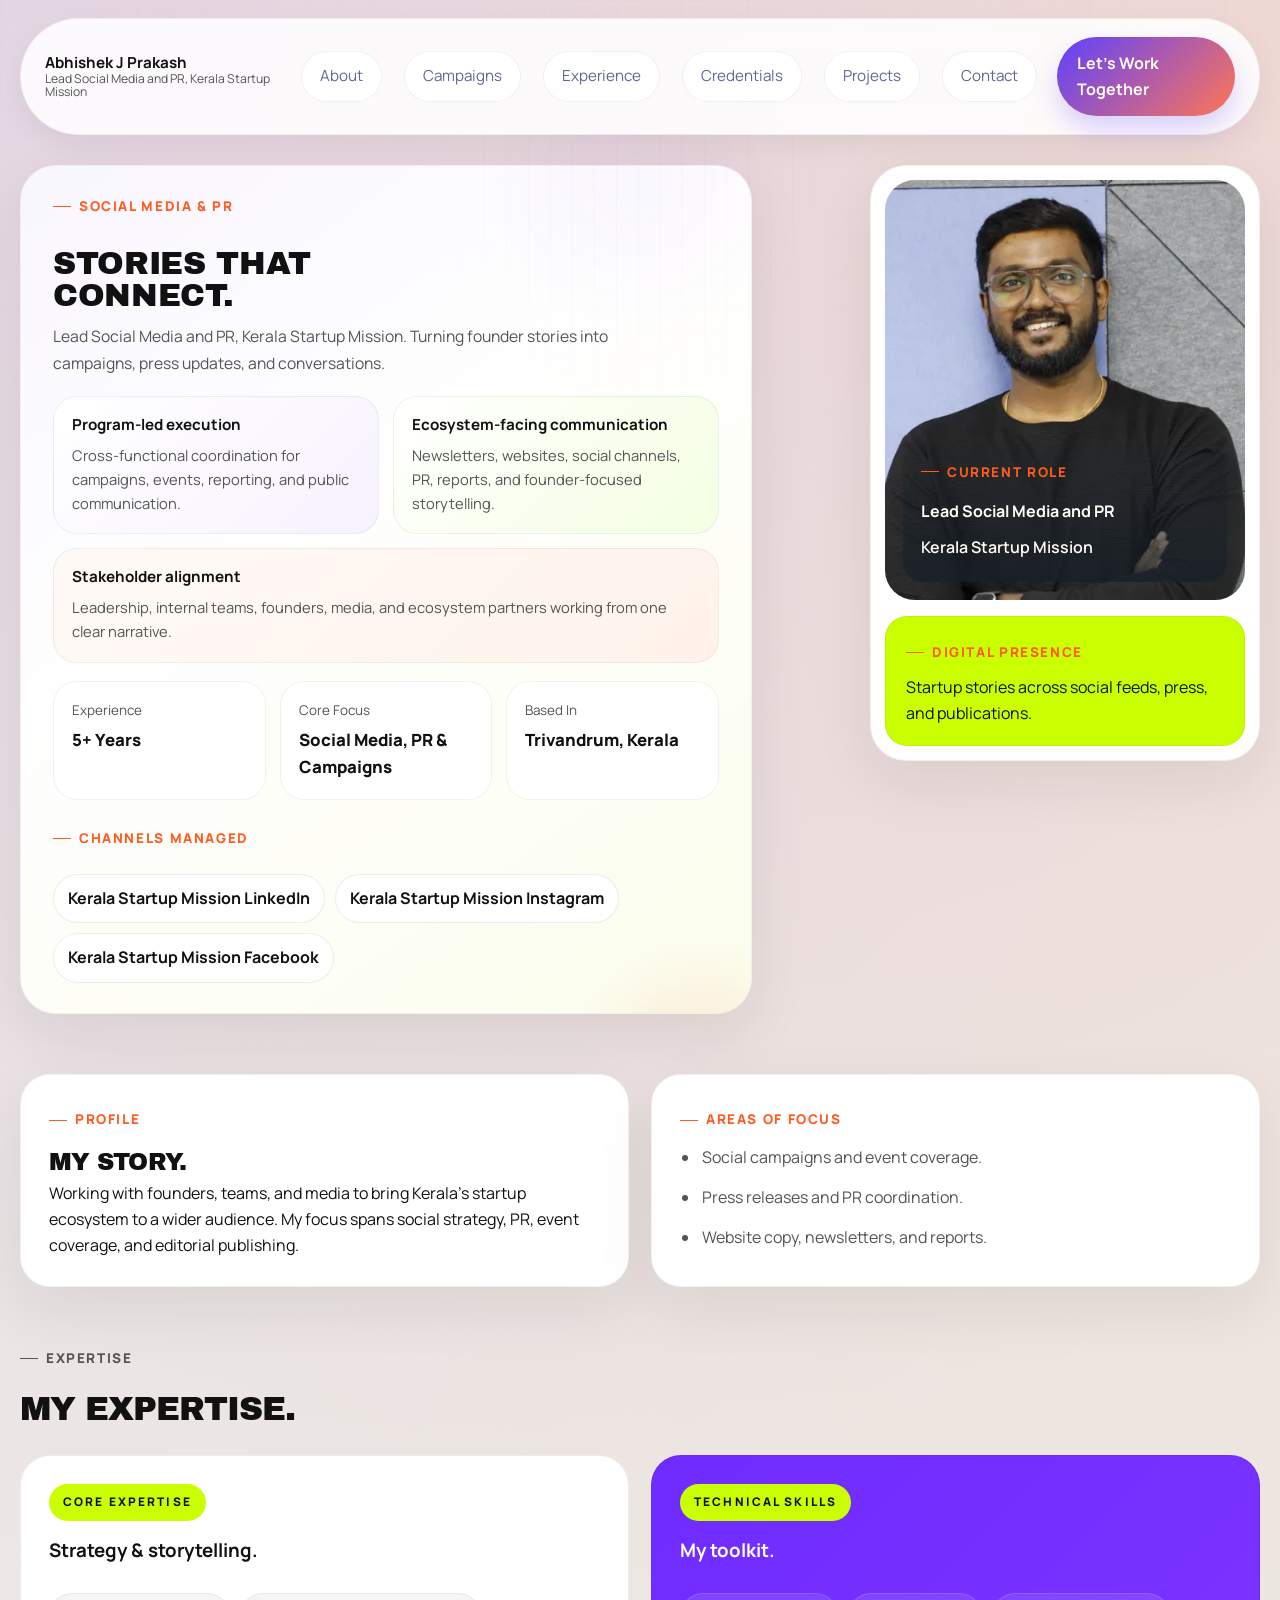
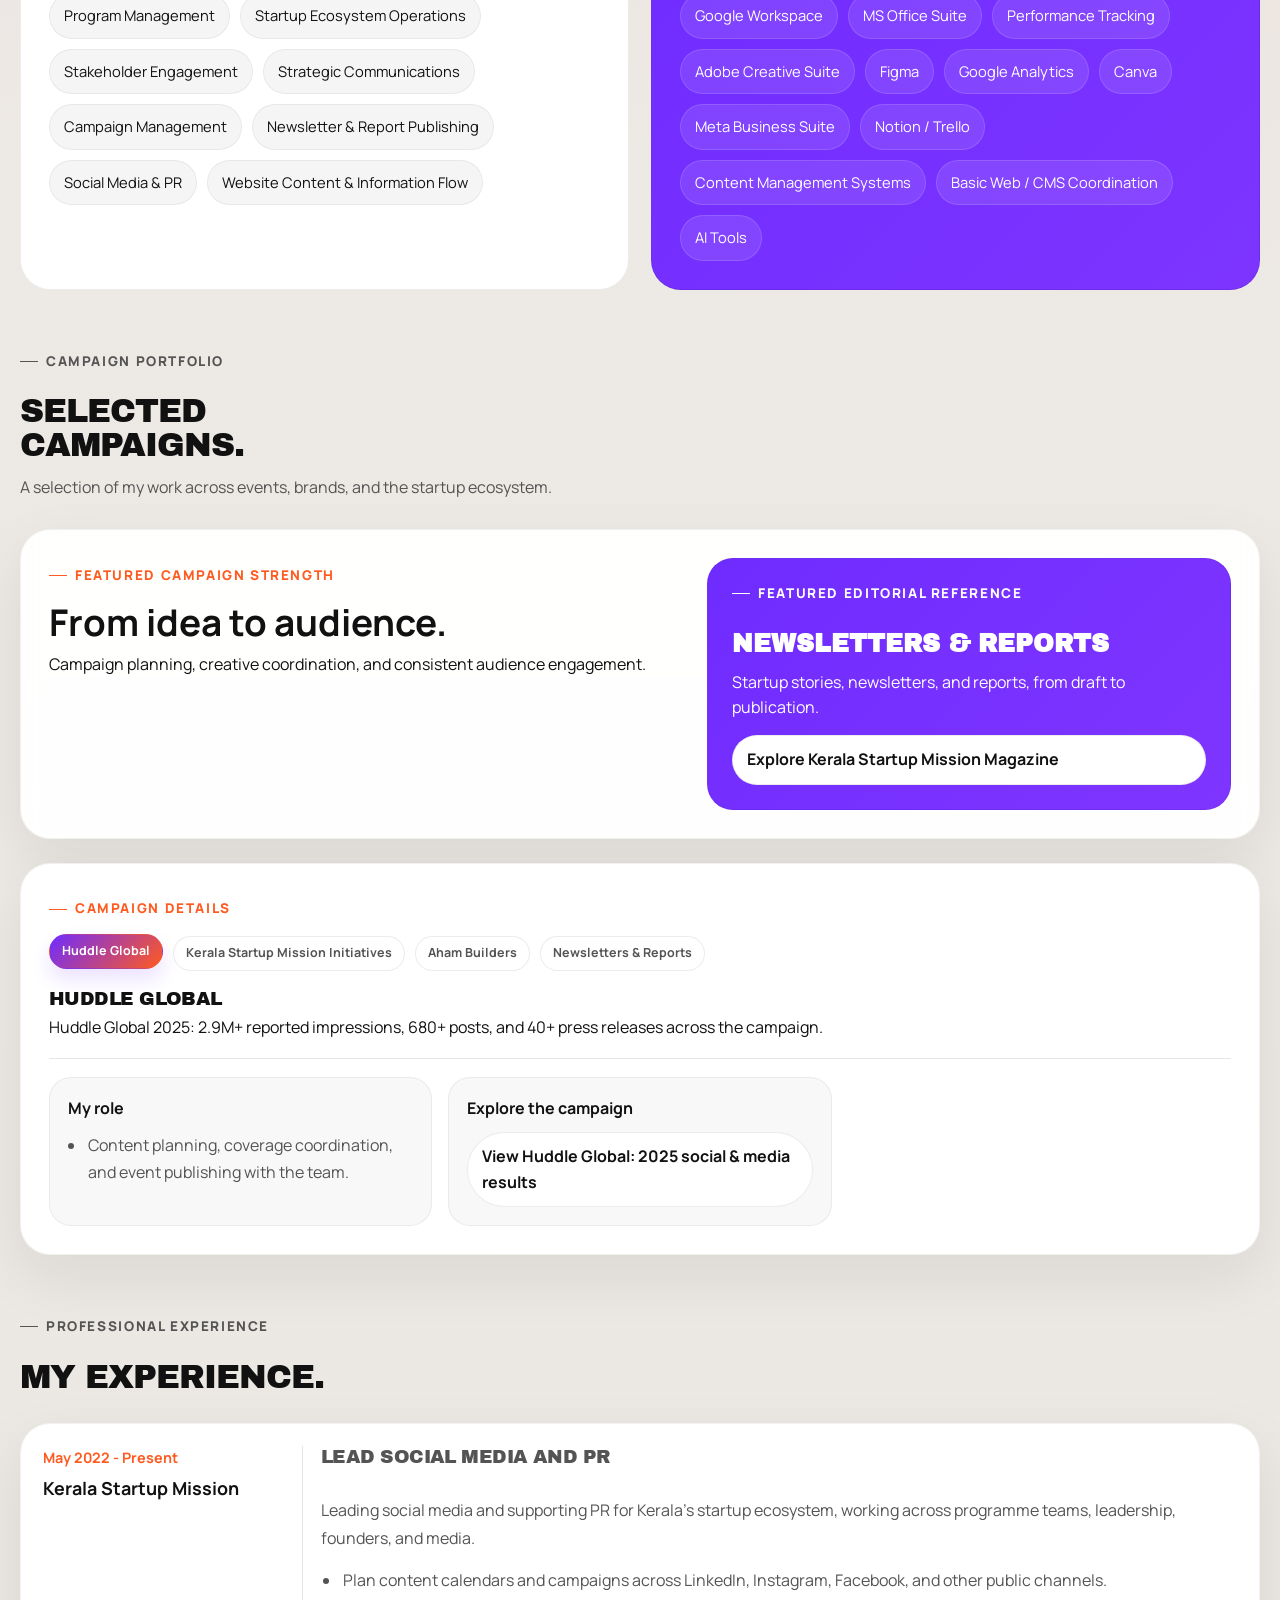
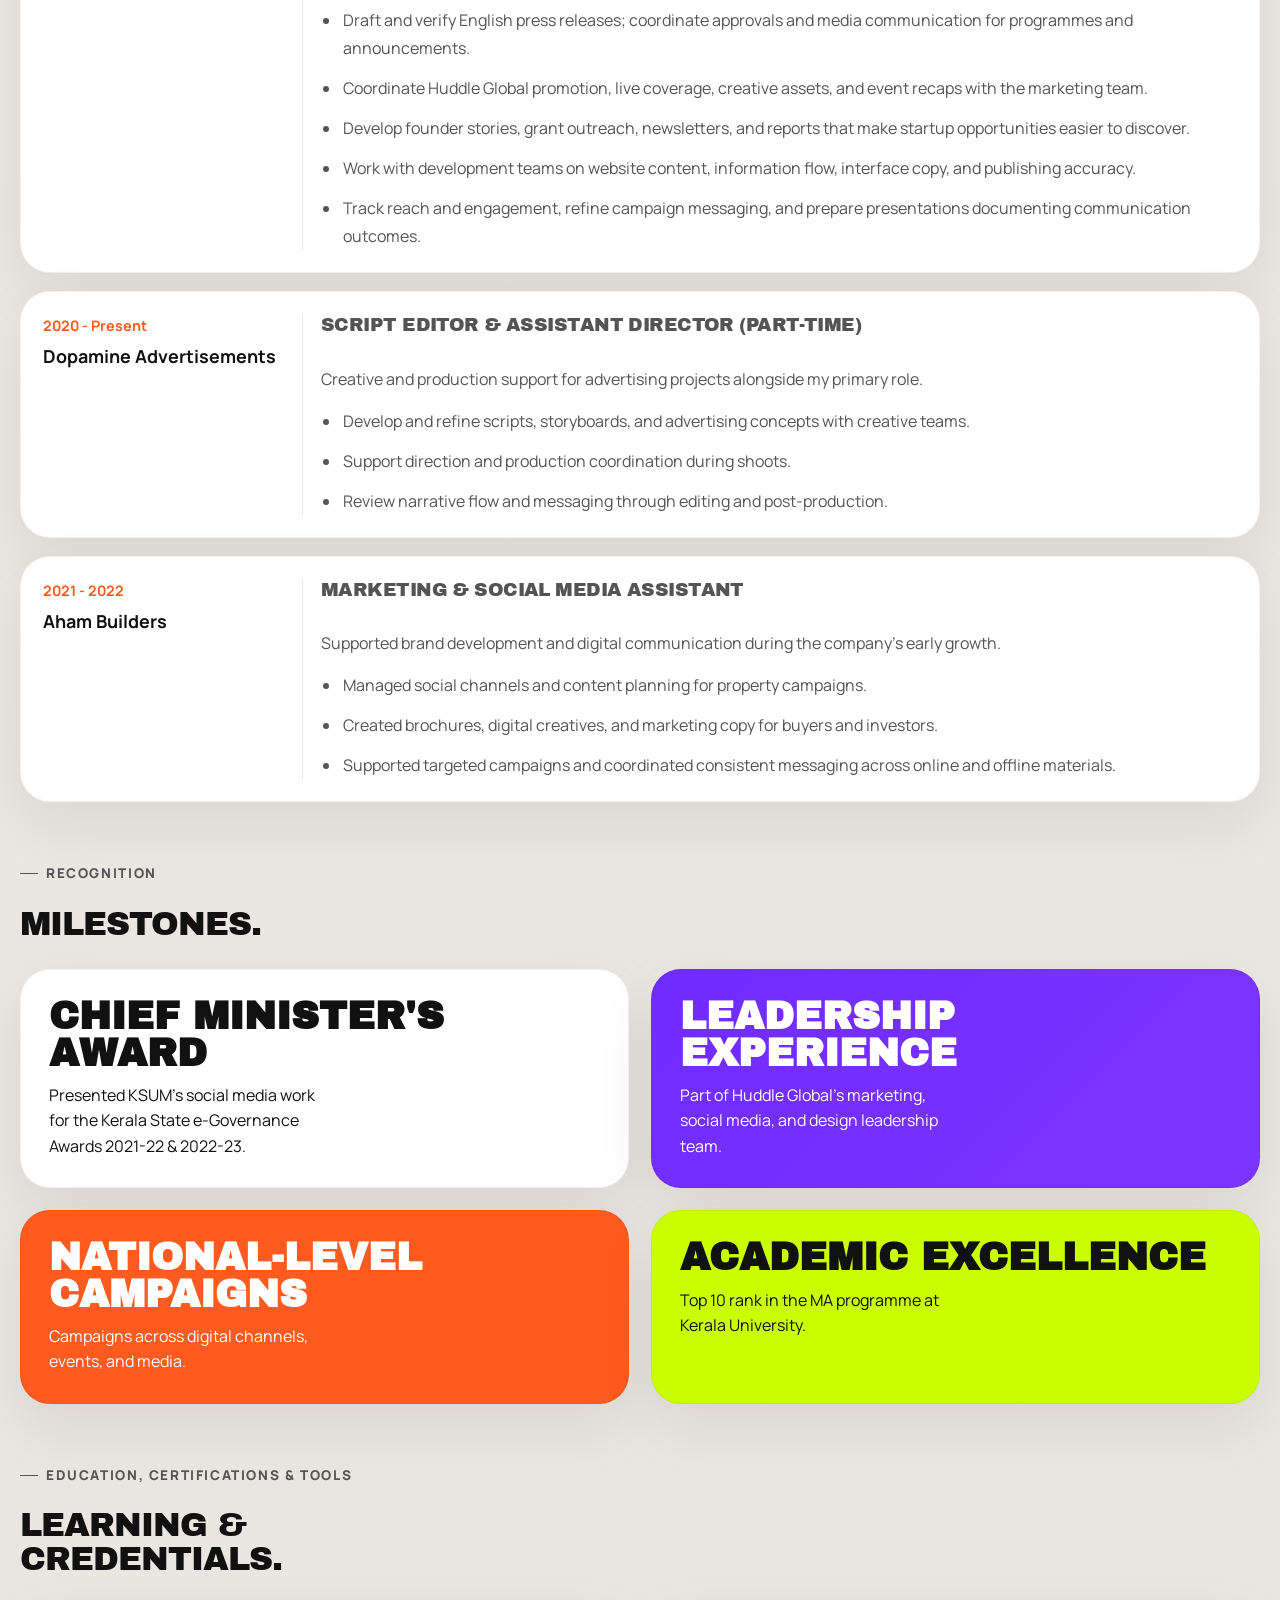
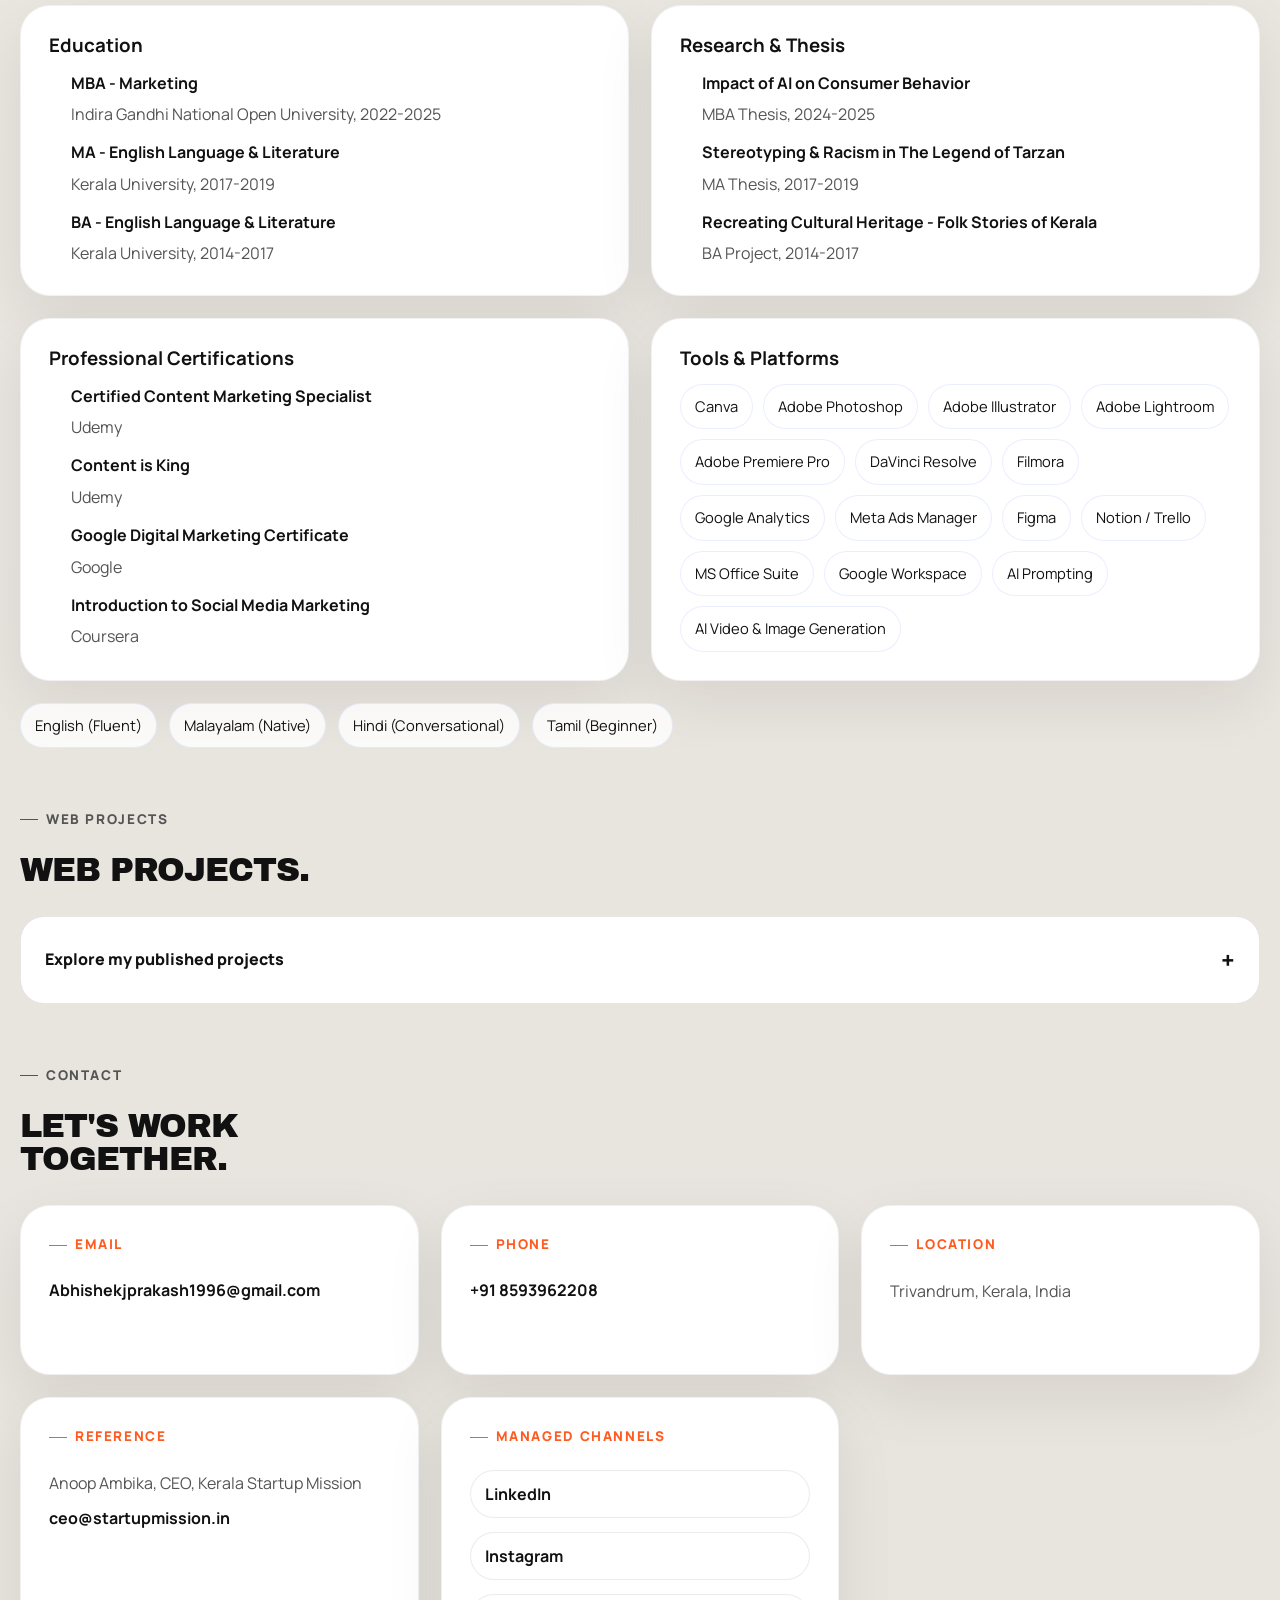
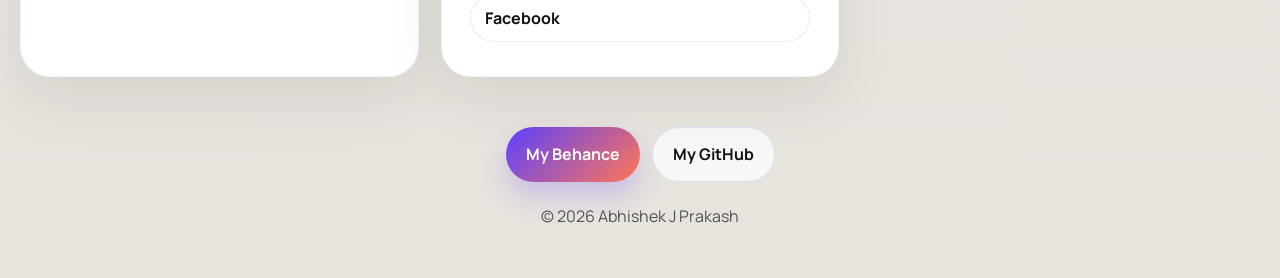
==== index.html @ e7fb078f "Update role to Lead Social Media and PR" ====
<!DOCTYPE html>
<html lang="en">
<head>
  <meta charset="UTF-8">
  <meta name="viewport" content="width=device-width, initial-scale=1.0">
  <title>Abhishek J Prakash | Social Media & PR</title>
  <meta
    name="description"
    content="Lead Social Media and PR, Kerala Startup Mission. Campaigns and editorial communication. Explore selected campaigns and web projects."
  >
  <link rel="preconnect" href="https://fonts.googleapis.com">
  <link rel="preconnect" href="https://fonts.gstatic.com" crossorigin>
  <link href="https://fonts.googleapis.com/css2?family=Archivo+Black&amp;family=Manrope:wght@400;600;700;800&amp;display=swap" rel="stylesheet">
  <link rel="stylesheet" href="styles.css?v=20261002a">
</head>
<body>
  <div class="page-shell">
    <header class="site-header">
      <a class="brand" href="#top">
        <span class="brand-copy">
          <strong>Abhishek J Prakash</strong>
          <span>Lead Social Media and PR, Kerala Startup Mission</span>
        </span>
      </a>

      <button class="menu-toggle" type="button" aria-expanded="false" aria-controls="primary-navigation">Menu <span aria-hidden="true">+</span></button>
      <nav id="primary-navigation" class="site-nav" aria-label="Primary">
        <a href="#about">About</a>
        <a href="#campaigns">Campaigns</a>
        <a href="#experience">Experience</a>
        <a href="#credentials">Credentials</a>
        <a href="#web-projects">Projects</a>
        <a href="#contact">Contact</a>
      </nav>

      <a class="header-cta" href="#contact">Let's Work Together</a>
    </header>

    <main id="top">
      <section class="hero section">
        <div class="hero-copy reveal">
          <div class="hero-badge-row">
            <p class="eyebrow">Social Media & PR</p>
          </div>

          <div class="hero-heading-block">
            <h1>Stories that connect.</h1>
            <p class="hero-text hero-lead">
              Lead Social Media and PR, Kerala Startup Mission.
              Turning founder stories into campaigns, press updates, and conversations.
            </p>
          </div>

          <div class="hero-points">
            <div>
              <strong>Program-led execution</strong>
              <span>Cross-functional coordination for campaigns, events, reporting, and public communication.</span>
            </div>
            <div>
              <strong>Ecosystem-facing communication</strong>
              <span>Newsletters, websites, social channels, PR, reports, and founder-focused storytelling.</span>
            </div>
            <div>
              <strong>Stakeholder alignment</strong>
              <span>Leadership, internal teams, founders, media, and ecosystem partners working from one clear narrative.</span>
            </div>
          </div>

          <dl class="hero-stats">
            <div>
              <dt>Experience</dt>
              <dd>5+ Years</dd>
            </div>
            <div>
              <dt>Core Focus</dt>
              <dd>Social Media, PR & Campaigns</dd>
            </div>
            <div>
              <dt>Based In</dt>
              <dd>Trivandrum, Kerala</dd>
            </div>
          </dl>

          <div class="hero-socials hero-socials-grid">
            <span class="mini-label">Channels Managed</span>
            <div class="social-pills">
              <a href="https://in.linkedin.com/company/kerala-startup-mission" target="_blank" rel="noreferrer">Kerala Startup Mission LinkedIn</a>
              <a href="https://www.instagram.com/keralastartupmission/" target="_blank" rel="noreferrer">Kerala Startup Mission Instagram</a>
              <a href="https://www.facebook.com/keralastartupmission/" target="_blank" rel="noreferrer">Kerala Startup Mission Facebook</a>
            </div>
          </div>
        </div>

        <div class="hero-visual reveal">
          <div class="portrait-panel">
            <div class="portrait-copy">
              <span class="mini-label">Current Role</span>
              <strong>Lead Social Media and PR</strong>
              <span class="portrait-summary">Kerala Startup Mission</span>
              <span class="portrait-detail">Leading social media, PR activities, campaigns, and editorial communication.</span>
            </div>
            <img src="assets/abhishek-hero.webp" width="480" height="502" decoding="async" fetchpriority="high" alt="Portrait of Abhishek J Prakash">
          </div>
          <div class="hero-side-note">
            <span class="mini-label">Digital Presence</span>
            <p>Startup stories across social feeds, press, and publications.</p>
          </div>
        </div>
      </section>

      <section id="about" class="section intro-grid">
        <article class="info-card reveal">
          <p class="eyebrow">Profile</p>
          <h2>My story.</h2>
          <p>
            Working with founders, teams, and media to bring Kerala's startup ecosystem to a wider audience.
            My focus spans social strategy, PR, event coverage, and editorial publishing.
          </p>
        </article>

        <article class="info-card reveal">
          <p class="eyebrow">Areas of Focus</p>
          <ul class="feature-list"><li>Social campaigns and event coverage.</li><li>Press releases and PR coordination.</li><li>Website copy, newsletters, and reports.</li></ul>
        </article>
      </section>

      <section class="section expertise">
        <div class="section-heading reveal">
          <p class="eyebrow">Expertise</p>
          <h2>My expertise.</h2>
        </div>

        <div class="tag-layout reveal">
          <article class="tag-card expertise-card expertise-card-primary">
            <span class="card-kicker">Core Expertise</span>
            <h3>Strategy & storytelling.</h3>
            <div class="tag-wrap">
              <span>Program Management</span>
              <span>Startup Ecosystem Operations</span>
              <span>Stakeholder Engagement</span>
              <span>Strategic Communications</span>
              <span>Campaign Management</span>
              <span>Newsletter & Report Publishing</span>
              <span>Social Media & PR</span>
              <span>Website Content & Information Flow</span>
            </div>
          </article>

          <article class="tag-card expertise-card expertise-card-secondary">
            <span class="card-kicker">Technical Skills</span>
            <h3>My toolkit.</h3>
            <div class="tag-wrap">
              <span>Google Workspace</span>
              <span>MS Office Suite</span>
              <span>Performance Tracking</span>
              <span>Adobe Creative Suite</span>
              <span>Figma</span>
              <span>Google Analytics</span>
              <span>Canva</span>
              <span>Meta Business Suite</span>
              <span>Notion / Trello</span>
              <span>Content Management Systems</span>
              <span>Basic Web / CMS Coordination</span>
              <span>AI Tools</span>
            </div>
          </article>
        </div>
      </section>

      <section id="campaigns" class="section campaigns">
        <div class="section-heading reveal">
          <p class="eyebrow">Campaign Portfolio</p>
          <h2>Selected campaigns.</h2>
          <p>
            A selection of my work across events, brands, and the startup ecosystem.
          </p>
        </div>

        <div class="campaign-spotlight reveal">
          <div class="spotlight-copy">
            <span class="mini-label">Featured Campaign Strength</span>
            <h3>From idea to audience.</h3>
            <p>
              Campaign planning, creative coordination, and consistent audience engagement.
            </p>
          </div>
          <div class="spotlight-panel">
            <span class="mini-label">Featured Editorial Reference</span>
            <h3>Newsletters & Reports</h3>
            <p>Startup stories, newsletters, and reports, from draft to publication.</p>
            <a class="inline-link" href="https://magazine.startupmission.in/" target="_blank" rel="noreferrer">Explore Kerala Startup Mission Magazine</a>
          </div>
        </div>

        <aside id="campaign-detail" class="campaign-detail reveal">
          <div class="campaign-detail-header">
            <p class="eyebrow">Campaign Details</p>
            <div id="campaign-detail-tabs" class="campaign-detail-tabs" aria-label="Campaign detail tabs"></div>
            <h3 id="campaign-title">Huddle Global 2022-2025</h3>
            <p id="campaign-summary"></p>
          </div>
          <div id="campaign-sections" class="campaign-sections"></div>
        </aside>
      </section>

      <section id="experience" class="section experience">
        <div class="section-heading reveal">
          <p class="eyebrow">Professional Experience</p>
          <h2>My experience.</h2>
        </div>

        <div class="timeline">
          <article class="timeline-item reveal">
            <div class="timeline-meta">
              <span>May 2022 - Present</span>
              <strong>Kerala Startup Mission</strong>
            </div>
            <div class="timeline-body">
              <h3>Lead Social Media and PR</h3>
              <p>Leading social media and supporting PR for Kerala's startup ecosystem, working across programme teams, leadership, founders, and media.</p>
              <ul class="feature-list">
                <li>Plan content calendars and campaigns across LinkedIn, Instagram, Facebook, and other public channels.</li>
                <li>Draft and verify English press releases; coordinate approvals and media communication for programmes and announcements.</li>
                <li>Coordinate Huddle Global promotion, live coverage, creative assets, and event recaps with the marketing team.</li>
                <li>Develop founder stories, grant outreach, newsletters, and reports that make startup opportunities easier to discover.</li>
                <li>Work with development teams on website content, information flow, interface copy, and publishing accuracy.</li>
                <li>Track reach and engagement, refine campaign messaging, and prepare presentations documenting communication outcomes.</li>
              </ul>
            </div>
          </article>

          <article class="timeline-item reveal">
            <div class="timeline-meta">
              <span>2020 - Present</span>
              <strong>Dopamine Advertisements</strong>
            </div>
            <div class="timeline-body">
              <h3>Script Editor & Assistant Director (Part-time)</h3>
              <p>Creative and production support for advertising projects alongside my primary role.</p>
              <ul class="feature-list">
                <li>Develop and refine scripts, storyboards, and advertising concepts with creative teams.</li>
                <li>Support direction and production coordination during shoots.</li>
                <li>Review narrative flow and messaging through editing and post-production.</li>
              </ul>
            </div>
          </article>

          <article class="timeline-item reveal">
            <div class="timeline-meta">
              <span>2021 - 2022</span>
              <strong>Aham Builders</strong>
            </div>
            <div class="timeline-body">
              <h3>Marketing & Social Media Assistant</h3>
              <p>Supported brand development and digital communication during the company's early growth.</p>
              <ul class="feature-list">
                <li>Managed social channels and content planning for property campaigns.</li>
                <li>Created brochures, digital creatives, and marketing copy for buyers and investors.</li>
                <li>Supported targeted campaigns and coordinated consistent messaging across online and offline materials.</li>
              </ul>
            </div>
          </article>
        </div>
      </section>

      <section class="section achievements">
        <div class="section-heading reveal">
          <p class="eyebrow">Recognition</p>
          <h2>Milestones.</h2>
        </div>

        <div class="achievement-grid reveal">
          <article class="achievement-card">
            <h3>Chief Minister's Award</h3>
            <p>Presented KSUM's social media work for the Kerala State e-Governance Awards 2021-22 & 2022-23.</p>
          </article>
          <article class="achievement-card">
            <h3>Leadership Experience</h3>
            <p>Part of Huddle Global's marketing, social media, and design leadership team.</p>
          </article>
          <article class="achievement-card">
            <h3>National-Level Campaigns</h3>
            <p>Campaigns across digital channels, events, and media.</p>
          </article>
          <article class="achievement-card">
            <h3>Academic Excellence</h3>
            <p>Top 10 rank in the MA programme at Kerala University.</p>
          </article>
        </div>
      </section>

      <section id="credentials" class="section credentials">
        <div class="section-heading reveal">
          <p class="eyebrow">Education, Certifications & Tools</p>
          <h2>Learning & credentials.</h2>
        </div>

        <div class="credentials-grid">
          <article class="info-card reveal">
            <h3>Education</h3>
            <ul class="stack-list">
              <li><strong>MBA - Marketing</strong><span>Indira Gandhi National Open University, 2022-2025</span></li>
              <li><strong>MA - English Language & Literature</strong><span>Kerala University, 2017-2019</span></li>
              <li><strong>BA - English Language & Literature</strong><span>Kerala University, 2014-2017</span></li>
            </ul>
          </article>

          <article class="info-card reveal">
            <h3>Research & Thesis</h3>
            <ul class="stack-list">
              <li><strong>Impact of AI on Consumer Behavior</strong><span>MBA Thesis, 2024-2025</span></li>
              <li><strong>Stereotyping & Racism in The Legend of Tarzan</strong><span>MA Thesis, 2017-2019</span></li>
              <li><strong>Recreating Cultural Heritage - Folk Stories of Kerala</strong><span>BA Project, 2014-2017</span></li>
            </ul>
          </article>

          <article class="info-card reveal">
            <h3>Professional Certifications</h3>
            <ul class="stack-list">
              <li><strong>Certified Content Marketing Specialist</strong><span>Udemy</span></li>
              <li><strong>Content is King</strong><span>Udemy</span></li>
              <li><strong>Google Digital Marketing Certificate</strong><span>Google</span></li>
              <li><strong>Introduction to Social Media Marketing</strong><span>Coursera</span></li>
            </ul>
          </article>

          <article class="info-card reveal">
            <h3>Tools & Platforms</h3>
            <div class="tag-wrap">
              <span>Canva</span>
              <span>Adobe Photoshop</span>
              <span>Adobe Illustrator</span>
              <span>Adobe Lightroom</span>
              <span>Adobe Premiere Pro</span>
              <span>DaVinci Resolve</span>
              <span>Filmora</span>
              <span>Google Analytics</span>
              <span>Meta Ads Manager</span>
              <span>Figma</span>
              <span>Notion / Trello</span>
              <span>MS Office Suite</span>
              <span>Google Workspace</span>
              <span>AI Prompting</span>
              <span>AI Video & Image Generation</span>
            </div>
          </article>
        </div>

        <div class="language-strip reveal">
          <span>English (Fluent)</span>
          <span>Malayalam (Native)</span>
          <span>Hindi (Conversational)</span>
          <span>Tamil (Beginner)</span>
        </div>
      </section>

      <section id="web-projects" class="section">
        <div class="section-heading"><p class="eyebrow">Web projects</p><h2>Web projects.</h2></div>
        <details class="project-dropdown"><summary>Explore my published projects <span aria-hidden="true">+</span></summary>
          <div class="project-list"><a href="https://abhiz1996.github.io/KSUM-LINKHUB/" target="_blank" rel="noreferrer">KSUM LinkHub<span aria-hidden="true">↗</span></a>
<a href="https://ksum-qr-creator.vercel.app" target="_blank" rel="noreferrer">KSUM QR Creator<span aria-hidden="true">↗</span></a>
<a href="https://abhiz1996.github.io/Media-box/" target="_blank" rel="noreferrer">Media Box<span aria-hidden="true">↗</span></a>
<a href="https://abhiz1996.github.io/Media-Hub/" target="_blank" rel="noreferrer">Media Hub<span aria-hidden="true">↗</span></a>
</div>
        </details>
      </section>
      <section id="contact" class="section contact">
        <div class="section-heading reveal">
          <p class="eyebrow">Contact</p>
          <h2>Let's work together.</h2>
        </div>

        <div class="contact-grid reveal">
          <article class="contact-card">
            <span class="mini-label">Email</span>
            <a href="mailto:Abhishekjprakash1996@gmail.com">Abhishekjprakash1996@gmail.com</a>
          </article>
          <article class="contact-card">
            <span class="mini-label">Phone</span>
            <a href="tel:+918593962208">+91 8593962208</a>
          </article>
          <article class="contact-card">
            <span class="mini-label">Location</span>
            <p>Trivandrum, Kerala, India</p>
          </article>
          <article class="contact-card">
            <span class="mini-label">Reference</span>
            <p>Anoop Ambika, CEO, Kerala Startup Mission</p>
            <a href="mailto:ceo@startupmission.in">ceo@startupmission.in</a>
          </article>
          <article class="contact-card">
            <span class="mini-label">Managed Channels</span>
            <div class="social-pills social-pills-stacked">
              <a href="https://in.linkedin.com/company/kerala-startup-mission" target="_blank" rel="noreferrer">LinkedIn</a>
              <a href="https://www.instagram.com/keralastartupmission/" target="_blank" rel="noreferrer">Instagram</a>
              <a href="https://www.facebook.com/keralastartupmission/" target="_blank" rel="noreferrer">Facebook</a>
            </div>
          </article>
        </div>
      </section>
    </main>

    <footer class="site-footer">
      <div class="footer-links"><a class="button button-primary" href="https://www.behance.net/abhishejprakas" target="_blank" rel="noreferrer">My Behance</a><a class="button button-secondary" href="https://github.com/Abhiz1996" target="_blank" rel="noreferrer">My GitHub</a></div>
      <p>&copy; 2026 Abhishek J Prakash</p>
    </footer>
  </div>

  <script src="script.js?v=20261002a"></script>
</body>
</html>
---- styles.css ----
:root {
  --bg: #e9e5e1;
  --paper: rgba(255, 255, 255, 0.96);
  --paper-strong: #ffffff;
  --ink: #111111;
  --muted: #545454;
  --line: rgba(17, 17, 17, 0.1);
  --accent: #6f2cff;
  --accent-deep: #ff5a1f;
  --accent-soft: rgba(111, 44, 255, 0.12);
  --sage: #cbff00;
  --shadow: 0 22px 60px rgba(31, 24, 15, 0.08);
  --radius-xl: 36px;
  --radius-lg: 26px;
  --radius-md: 18px;
  --container: min(1240px, calc(100vw - 40px));
  --pointer-x: 50vw;
  --pointer-y: 20vh;
  --grid-opacity: 0.18;
}

.campaign-page-links { display: grid; grid-template-columns: repeat(2, minmax(0, 1fr)); gap: 22px; margin-bottom: 26px; }
.campaign-page-card { display: flex; flex-direction: column; align-items: flex-start; gap: 16px; background: #fff; padding: clamp(22px, 3vw, 36px); border-radius: 28px; border: 2px solid var(--accent); }
.campaign-page-card:nth-child(2) { border-color: #91b900; background: #f7ffe4; }
.campaign-page-card h3 { font-family: "Archivo Black", sans-serif; font-size: clamp(1.3rem, 2.4vw, 1.9rem); line-height: 1.2; margin: 0; }
.campaign-page-card .button { margin-top: auto; gap: 8px; flex-wrap: wrap; background: #5720c5; color: #fff; }
.new-tab-note { font-size: .75rem; font-weight: 500; }
.initiative-posts { grid-template-columns: repeat(2, minmax(0, 1fr)); }
.case-hero .initiative-cover { height: auto; object-fit: contain; background: #fff; border: 1px solid var(--line); }
.evidence-card { display: grid; align-content: start; gap: 16px; }
.evidence-card img { width: 100%; border-radius: 12px; }
.evidence-card h3 { margin: 0; }
@media (max-width: 760px) { .campaign-page-links, .initiative-posts { grid-template-columns: 1fr; } }
.report-table-wrap { overflow-x: auto; background: #fff; border-radius: 20px; border: 1px solid var(--line); }
.report-table { width: 100%; border-collapse: collapse; text-align: left; min-width: 650px; }
.report-table caption { text-align: left; padding: 20px; font-weight: 800; }
.report-table th, .report-table td { padding: 18px; border-top: 1px solid var(--line); vertical-align: top; }
.report-table thead { background: #5720c5; color: #fff; }
.report-table tbody th { max-width: 220px; }
.report-note { color: var(--muted); font-size: .85rem; margin: 16px 0 24px; max-width: 90ch; }
.media-metrics { grid-template-columns: repeat(auto-fit, minmax(200px, 1fr)); }
.media-metrics article { background: #fff; border: 1px solid var(--line); }
.media-metrics strong { color: #5720c5; }
.footer-links { display: flex; flex-wrap: wrap; justify-content: center; gap: 12px; margin-bottom: 22px; }
.project-dropdown { background: #fff; border: 1px solid var(--line); border-radius: 24px; overflow: hidden; }
.project-dropdown summary { padding: 24px; cursor: pointer; font-weight: 800; display: flex; align-items: center; justify-content: space-between; gap: 16px; list-style: none; }
.project-dropdown summary::-webkit-details-marker { display: none; }
.project-dropdown summary span { font-size: 1.5rem; transition: transform 180ms ease; }
.project-dropdown[open] summary span { transform: rotate(45deg); }
.project-dropdown[open] summary { border-bottom: 1px solid var(--line); }
.project-list { display: grid; grid-template-columns: repeat(2, minmax(0, 1fr)); padding: 14px; gap: 8px; }
.project-list a { display: flex; justify-content: space-between; gap: 14px; padding: 18px; border-radius: 12px; background: #f3f0fa; font-weight: 700; }
.project-list a:hover { background: var(--sage); }
a:focus-visible, button:focus-visible, summary:focus-visible { outline: 3px solid var(--accent); outline-offset: 4px; }
.case-hero { display: grid; grid-template-columns: 1fr 1fr; align-items: center; gap: 40px; }
.case-hero h1 { font-family: "Archivo Black", sans-serif; font-size: clamp(2.2rem, 5vw, 4.5rem); line-height: 1.05; margin: 18px 0; }
.case-hero img { width: 100%; height: 350px; object-fit: cover; border-radius: 28px; }
.case-grid, .case-metrics { display: grid; grid-template-columns: repeat(3, minmax(0, 1fr)); gap: 18px; }
.case-metrics { margin-bottom: 22px; }
.case-metrics article { display: grid; padding: 30px; border-radius: 24px; background: var(--sage); }
.case-metrics strong { font-family: "Archivo Black", sans-serif; font-size: clamp(2rem, 4vw, 3.5rem); }
.case-metrics span { font-weight: 700; }
.slide-preview { width: 100%; }
.source-note { padding: 20px; text-decoration: underline; }
.post-card { display: flex; flex-direction: column; gap: 16px; min-width: 0; }
.post-card .card-kicker { padding: 0; color: #5620bf; font-size: .65rem; }
.post-card .campaign-link { margin-top: auto; }
.post-card small { color: var(--muted); }
.film-link { display: grid; padding: 28px; border-radius: 24px; background: #6020ce; color: #fff; gap: 16px; font-weight: 700; }
.film-link span { font-family: "Archivo Black", sans-serif; font-size: 2.4rem; color: var(--sage); }
@media (max-width: 760px) {
  .case-hero, .case-grid, .case-metrics, .project-list { grid-template-columns: 1fr; }
  .case-hero { gap: 24px; }
  .case-hero img { height: 240px; }
  .site-nav { gap: 8px; }
}
@media (prefers-reduced-motion: reduce) {
  html { scroll-behavior: auto; }
  *, *::before, *::after { transition: none !important; animation: none !important; }
}

* {
  box-sizing: border-box;
}

html {
  scroll-behavior: smooth;
}

body {
  margin: 0;
  color: var(--ink);
  font-family: "Manrope", sans-serif;
  line-height: 1.6;
  -webkit-font-smoothing: antialiased;
  text-rendering: optimizeLegibility;
  background:
    radial-gradient(circle at top left, rgba(111, 44, 255, 0.09), transparent 26%),
    radial-gradient(circle at top right, rgba(255, 90, 31, 0.1), transparent 28%),
    linear-gradient(180deg, #efebe7 0%, #e7e3dd 100%);
}

p,
ul,
ol,
dl {
  margin: 0;
}

img {
  display: block;
  max-width: 100%;
}

a {
  color: inherit;
  text-decoration: none;
}

.page-shell {
  position: relative;
}

.page-shell::before {
  content: "";
  position: fixed;
  inset: 0;
  pointer-events: none;
  background:
    linear-gradient(90deg, rgba(17, 17, 17, 0.03) 1px, transparent 1px),
    linear-gradient(rgba(17, 17, 17, 0.03) 1px, transparent 1px);
  background-size: 34px 34px;
  mask-image: linear-gradient(180deg, rgba(0, 0, 0, 0.22), transparent 84%);
}

.page-shell::after {
  content: "";
  position: fixed;
  inset: 0;
  pointer-events: none;
  background:
    linear-gradient(90deg, rgba(111, 44, 255, 0.16) 1px, transparent 1px),
    linear-gradient(rgba(203, 255, 0, 0.16) 1px, transparent 1px),
    radial-gradient(circle at var(--pointer-x) var(--pointer-y), rgba(111, 44, 255, 0.16), transparent 180px);
  background-size: 22px 22px, 22px 22px, auto;
  mask-image: radial-gradient(circle at var(--pointer-x) var(--pointer-y), rgba(0, 0, 0, 0.96) 0, rgba(0, 0, 0, 0.88) 110px, transparent 230px);
  opacity: var(--grid-opacity);
  transition: mask-image 120ms linear;
}

.site-header,
.section,
.site-footer {
  width: var(--container);
  margin: 0 auto;
}

.site-header {
  position: sticky;
  top: 0;
  z-index: 20;
  display: flex;
  align-items: center;
  justify-content: space-between;
  gap: 20px;
  padding: 18px 24px;
  margin-top: 18px;
  background: rgba(255, 255, 255, 0.88);
  backdrop-filter: blur(14px);
  border: 1px solid rgba(17, 17, 17, 0.06);
  border-radius: 999px;
  box-shadow: 0 10px 30px rgba(17, 17, 17, 0.06);
}

.brand {
  display: inline-flex;
  align-items: center;
  gap: 14px;
}

.brand-mark {
  width: 44px;
  height: 44px;
  display: grid;
  place-items: center;
  border-radius: 50%;
  background: linear-gradient(135deg, #4b59ff, #ff7c55);
  color: #fffaf2;
  font-weight: 800;
  letter-spacing: 0.08em;
}

.brand-copy {
  display: flex;
  flex-direction: column;
  line-height: 1.1;
}

.brand-copy strong {
  font-size: 0.95rem;
}

.brand-copy span {
  color: var(--muted);
  font-size: 0.76rem;
  max-width: 48ch;
}

.site-nav {
  display: flex;
  gap: 22px;
  font-size: 0.95rem;
}

.site-nav a {
  color: #5f6893;
  position: relative;
  padding: 12px 18px;
  border-radius: 999px;
  background: rgba(255, 255, 255, 0.82);
  border: 1px solid rgba(17, 17, 17, 0.06);
  transition: transform 180ms ease, box-shadow 180ms ease, color 180ms ease, background 180ms ease;
}

.site-nav a::after {
  content: "";
  position: absolute;
  inset: auto 14px 6px 14px;
  height: 2px;
  transform: scaleX(0);
  transform-origin: center;
  background: linear-gradient(90deg, var(--accent), var(--accent-deep));
  transition: transform 180ms ease;
}

.site-nav a:hover::after,
.site-nav a.is-active::after {
  transform: scaleX(1);
}

.site-nav a.is-active,
.site-nav a:hover {
  color: var(--ink);
  background: #ffffff;
  transform: translateY(-3px) scale(1.03);
  box-shadow: 0 14px 26px rgba(17, 17, 17, 0.08);
}

.header-cta,
.button {
  display: inline-flex;
  align-items: center;
  justify-content: center;
  padding: 14px 20px;
  border-radius: 999px;
  font-weight: 700;
  transition: transform 180ms ease, box-shadow 180ms ease, background 180ms ease;
}

.header-cta,
.button-primary {
  color: #fffaf2;
  background: linear-gradient(135deg, #5d41ff, #ff7654);
  box-shadow: 0 14px 26px rgba(93, 65, 255, 0.22);
}

.button-secondary {
  color: var(--ink);
  background: rgba(255, 255, 255, 0.72);
  border: 1px solid rgba(52, 93, 255, 0.14);
}

.button-ghost {
  color: var(--accent);
  background: rgba(52, 93, 255, 0.08);
  border: 1px solid rgba(52, 93, 255, 0.16);
}

.header-cta:hover,
.button:hover {
  transform: translateY(-2px);
}

.section {
  padding: 30px 0;
}

.hero {
  display: grid;
  grid-template-columns: minmax(0, 1.08fr) minmax(320px, 0.72fr);
  gap: 20px;
  align-items: start;
  min-height: auto;
}

.hero-copy,
.hero-visual,
.info-card,
.campaign-spotlight,
.campaign-card,
.campaign-detail,
.timeline-item,
.achievement-card,
.contact-card {
  background: var(--paper);
  backdrop-filter: blur(10px);
  border: 1px solid rgba(17, 17, 17, 0.06);
  box-shadow: var(--shadow);
}

.hero-copy {
  display: grid;
  gap: 18px;
  align-content: start;
  padding: 30px 32px;
  border-radius: var(--radius-xl);
  position: relative;
  overflow: hidden;
}

.hero-copy::after {
  content: "";
  position: absolute;
  inset: auto -14% -26% auto;
  width: 300px;
  height: 300px;
  border-radius: 50%;
  background: radial-gradient(circle, rgba(255, 122, 89, 0.18), transparent 68%);
}

.hero-copy::before {
  content: "";
  position: absolute;
  inset: 0;
  background: linear-gradient(145deg, rgba(111, 44, 255, 0.04), transparent 40%, rgba(203, 255, 0, 0.07));
  pointer-events: none;
}

.hero-copy > * {
  position: relative;
  z-index: 1;
}

.hero h1,
.section-heading h2,
.campaign-detail h3,
.timeline-body h3,
.info-card h2 {
  margin: 0;
  font-family: "Archivo Black", sans-serif;
  font-weight: 400;
  letter-spacing: -0.03em;
  text-transform: uppercase;
}

.hero h1 {
  font-size: clamp(1.55rem, 2.5vw, 2.4rem);
  line-height: 1.02;
  max-width: 18ch;
  letter-spacing: -0.01em;
}

.hero-badge-row {
  display: flex;
  flex-wrap: wrap;
  align-items: center;
  gap: 14px;
}

.hero-status {
  padding: 10px 14px;
  border-radius: 999px;
  background: rgba(111, 44, 255, 0.08);
  border: 1px solid rgba(111, 44, 255, 0.18);
  color: var(--accent);
  font-size: 0.84rem;
  font-weight: 800;
}

.hero-heading-block {
  display: grid;
  gap: 10px;
  max-width: 690px;
}

.hero-lead {
  font-size: 0.98rem;
  max-width: 54ch;
}

.hero-points {
  display: grid;
  grid-template-columns: repeat(2, minmax(0, 1fr));
  gap: 14px;
}

.hero-points div {
  display: grid;
  gap: 8px;
  padding: 18px;
  border-radius: 24px;
  background: #ffffff;
  border: 1px solid rgba(17, 17, 17, 0.06);
}

.hero-points div:nth-child(1) {
  background: linear-gradient(135deg, #ffffff, #f7f2ff);
}

.hero-points div:nth-child(2) {
  background: linear-gradient(135deg, #ffffff, #f4ffe2);
}

.hero-points div:nth-child(3) {
  background: linear-gradient(135deg, #fffaf7, #fff2eb);
}

.hero-points strong {
  font-size: 0.95rem;
  line-height: 1.3;
}

.hero-points span {
  color: var(--muted);
  font-size: 0.92rem;
  line-height: 1.65;
}

.hero-points div:last-child {
  grid-column: 1 / -1;
}

.hero-text,
.section-heading p,
.campaign-card p,
.timeline-body,
.achievement-card p,
.contact-card p,
.stack-list span,
.feature-list li {
  color: var(--muted);
  line-height: 1.75;
}

.hero-text {
  max-width: 62ch;
}

.eyebrow,
.mini-label {
  display: inline-flex;
  align-items: center;
  gap: 8px;
  margin: 0 0 12px;
  color: var(--accent-deep);
  font-size: 0.84rem;
  font-weight: 800;
  text-transform: uppercase;
  letter-spacing: 0.12em;
}

.eyebrow::before,
.mini-label::before {
  content: "";
  width: 18px;
  height: 1px;
  background: currentColor;
}

.hero-actions {
  display: flex;
  flex-wrap: wrap;
  gap: 14px;
  margin: 12px 0 12px;
}

.hero-stats {
  display: grid;
  grid-template-columns: repeat(3, minmax(0, 1fr));
  gap: 14px;
  margin: 0;
}

.hero-stats div {
  padding: 18px;
  border-radius: 24px;
  background: #ffffff;
  border: 1px solid rgba(17, 17, 17, 0.06);
}

.hero-stats dt,
.hero-stats span {
  color: var(--muted);
  font-size: 0.84rem;
}

.hero-stats dd {
  margin: 6px 0 0;
  font-size: 1.05rem;
  font-weight: 800;
}

.hero-socials {
  display: grid;
  gap: 12px;
  margin-top: 10px;
}

.social-pills {
  display: flex;
  flex-wrap: wrap;
  gap: 10px;
}

.social-pills a,
.campaign-link,
.inline-link {
  display: inline-flex;
  align-items: center;
  gap: 8px;
  padding: 11px 14px;
  border-radius: 999px;
  background: #ffffff;
  border: 1px solid rgba(17, 17, 17, 0.08);
  color: var(--ink);
  font-weight: 700;
  transition: transform 180ms ease, box-shadow 180ms ease, border-color 180ms ease;
}

.social-pills a:hover,
.campaign-link:hover,
.inline-link:hover {
  transform: translateY(-2px);
  border-color: rgba(15, 118, 110, 0.22);
  box-shadow: 0 16px 28px rgba(15, 118, 110, 0.12);
}

.hero-visual {
  display: grid;
  gap: 16px;
  max-width: 390px;
  justify-self: end;
  align-content: start;
  padding: 14px;
  border-radius: var(--radius-xl);
}

.portrait-panel {
  position: relative;
  overflow: hidden;
  border-radius: 30px;
  background: linear-gradient(180deg, rgba(24, 32, 40, 0.06), rgba(24, 32, 40, 0.18));
}

.portrait-panel img {
  width: 100%;
  height: min(48vh, 420px);
  object-fit: cover;
  object-position: center 14%;
  transition: transform 260ms ease;
}

.portrait-copy {
  position: absolute;
  left: 18px;
  right: 18px;
  bottom: 18px;
  z-index: 1;
  display: grid;
  gap: 8px;
  padding: 18px 18px 16px;
  border-radius: 20px;
  color: #fffdf8;
  background: linear-gradient(180deg, rgba(24, 32, 40, 0.12), rgba(24, 32, 40, 0.82));
  max-height: 154px;
  overflow: hidden;
  transition: max-height 260ms ease, transform 260ms ease, background 260ms ease;
}

.hero-side-note {
  padding: 18px 20px;
  border-radius: 22px;
  background: linear-gradient(135deg, #c9ff00, #c9ff00);
  border: 1px solid rgba(17, 17, 17, 0.06);
  max-width: 100%;
}

.portrait-copy strong,
.spotlight-copy h3,
.tag-card h3,
.achievement-card h3,
.info-card h3,
.contact-card a {
  display: block;
  margin-bottom: 6px;
}

.portrait-copy span,
.portrait-copy strong {
  line-height: 1.35;
}

.portrait-summary {
  font-weight: 600;
  max-width: 24ch;
}

.portrait-detail {
  opacity: 0;
  transform: translateY(8px);
  max-height: 0;
  overflow: hidden;
  transition: opacity 220ms ease, transform 220ms ease, max-height 220ms ease;
}

.portrait-panel:hover img {
  transform: scale(1.03);
}

.portrait-panel:hover .portrait-copy {
  max-height: 240px;
  transform: translateY(-4px);
  background: linear-gradient(180deg, rgba(24, 32, 40, 0.18), rgba(24, 32, 40, 0.9));
}

.portrait-panel:hover .portrait-detail {
  opacity: 1;
  transform: translateY(0);
  max-height: 120px;
}

.section-heading {
  display: grid;
  gap: 10px;
  max-width: 760px;
  margin-bottom: 28px;
}

.section-heading h2 {
  line-height: 1.08;
}

.section-heading p {
  max-width: 60ch;
}

.intro-grid,
.tag-layout,
.campaign-grid,
.achievement-grid,
.credentials-grid,
.contact-grid {
  display: grid;
  gap: 22px;
}

.intro-grid,
.tag-layout {
  grid-template-columns: repeat(2, minmax(0, 1fr));
}

.info-card,
.tag-card,
.campaign-detail,
.campaign-spotlight,
.contact-card {
  padding: 28px;
  border-radius: var(--radius-lg);
}

.feature-list,
.stack-list {
  display: grid;
  gap: 12px;
  padding-left: 20px;
}

.feature-list li,
.stack-list li,
.campaign-section-block li {
  padding-left: 2px;
}

.tag-card {
  padding: 28px;
  border-radius: var(--radius-lg);
  background: #ffffff;
  border: 1px solid rgba(17, 17, 17, 0.08);
}

.expertise-card {
  display: grid;
  align-content: start;
  gap: 18px;
  min-height: 100%;
}

.expertise-card-primary {
  background: #ffffff;
}

.expertise-card-secondary {
  background: linear-gradient(135deg, #6f2cff, #7d34ff);
  color: #ffffff;
}

.expertise-card-secondary h3 {
  color: #ffffff;
}

.card-kicker {
  display: inline-flex;
  width: fit-content;
  align-items: center;
  padding: 9px 14px;
  border-radius: 999px;
  font-size: 0.74rem;
  font-weight: 800;
  letter-spacing: 0.18em;
  text-transform: uppercase;
}

.expertise-card-primary .card-kicker {
  background: #c9ff00;
}

.expertise-card-secondary .card-kicker {
  color: #111111;
  background: #c9ff00;
}

.tag-card h3,
.info-card h3,
.achievement-card h3,
.timeline-body h3 {
  margin: 0 0 14px;
  line-height: 1.2;
}

.tag-wrap {
  display: flex;
  flex-wrap: wrap;
  gap: 10px;
}

.tag-wrap span,
.language-strip span {
  display: inline-flex;
  align-items: center;
  padding: 10px 14px;
  border-radius: 999px;
  background: rgba(255, 255, 255, 0.8);
  border: 1px solid rgba(52, 93, 255, 0.1);
  color: var(--ink);
  font-size: 0.92rem;
}

.expertise-card-primary .tag-wrap span {
  background: rgba(17, 17, 17, 0.04);
  border-color: rgba(17, 17, 17, 0.06);
}

.expertise-card-secondary .tag-wrap span {
  color: #ffffff;
  background: rgba(255, 255, 255, 0.1);
  border-color: rgba(255, 255, 255, 0.14);
}

.campaign-spotlight {
  display: grid;
  grid-template-columns: 1.1fr 0.9fr;
  gap: 18px;
  margin-bottom: 24px;
}

.spotlight-copy h3 {
  margin: 6px 0 10px;
  font-size: clamp(1.5rem, 3vw, 2.3rem);
  line-height: 1.02;
}

.spotlight-panel {
  display: grid;
  align-content: start;
  gap: 14px;
  padding: 24px;
  border-radius: var(--radius-lg);
  background: linear-gradient(135deg, #6f2cff, #7f35ff);
  color: #ffffff;
  border: 1px solid rgba(17, 17, 17, 0.06);
}

.spotlight-panel h3 {
  margin: 0;
  font-family: "Archivo Black", sans-serif;
  font-size: 1.55rem;
  line-height: 1.02;
  text-transform: uppercase;
}

.spotlight-panel p,
.spotlight-panel .mini-label {
  color: #ffffff;
}

.campaign-detail {
  min-height: 280px;
  border-radius: 30px;
}

.campaign-detail-header {
  padding-bottom: 18px;
  margin-bottom: 18px;
  border-bottom: 1px solid var(--line);
}

.campaign-detail-tabs {
  display: flex;
  flex-wrap: wrap;
  gap: 10px;
  margin: 4px 0 14px;
}

.campaign-detail-tab {
  padding: 9px 12px;
  border: 1px solid rgba(17, 17, 17, 0.08);
  border-radius: 999px;
  background: #ffffff;
  color: var(--muted);
  font: inherit;
  font-size: 0.78rem;
  font-weight: 700;
  line-height: 1.2;
  cursor: pointer;
  transition: transform 180ms ease, border-color 180ms ease, box-shadow 180ms ease, background 180ms ease, color 180ms ease;
}

.campaign-detail-tab:hover,
.campaign-detail-tab.is-selected {
  color: #111111;
  background: linear-gradient(135deg, #6f2cff, #ff5a1f);
  border-color: transparent;
  box-shadow: 0 10px 20px rgba(111, 44, 255, 0.14);
  transform: translateY(-2px);
}

.campaign-detail-tab.is-selected {
  color: #ffffff;
}

.campaign-sections {
  display: grid;
  grid-template-columns: repeat(3, minmax(0, 1fr));
  gap: 16px;
}

.campaign-section-block {
  padding: 18px;
  border-radius: 22px;
  background: #f8f8f8;
  border: 1px solid rgba(17, 17, 17, 0.06);
}

.campaign-section-block h4 {
  margin: 0 0 10px;
  font-size: 1rem;
}

.campaign-section-block ul {
  display: grid;
  gap: 10px;
  padding-left: 18px;
}

.campaign-section-block li {
  color: var(--muted);
  line-height: 1.7;
}

.campaign-links {
  display: flex;
  flex-direction: column;
  gap: 10px;
}

.timeline {
  display: grid;
  gap: 18px;
}

.timeline-item {
  display: grid;
  grid-template-columns: 260px 1fr;
  gap: 18px;
  padding: 22px;
  border-radius: var(--radius-lg);
}

.timeline-meta {
  padding-right: 18px;
  border-right: 1px solid var(--line);
}

.timeline-meta span {
  display: block;
  margin-bottom: 8px;
  color: var(--accent-deep);
  font-size: 0.9rem;
  font-weight: 700;
}

.timeline-meta strong {
  display: block;
  line-height: 1.3;
  font-size: 1.12rem;
}

.timeline-body {
  display: grid;
  gap: 14px;
}

.achievement-grid {
  grid-template-columns: repeat(2, minmax(0, 1fr));
}

.achievement-card {
  display: grid;
  align-content: start;
  gap: 12px;
  padding: 28px;
  border-radius: var(--radius-lg);
  transition: transform 180ms ease, box-shadow 180ms ease;
}

.achievement-card h3 {
  margin: 0;
  font-family: "Archivo Black", sans-serif;
  font-size: clamp(1.6rem, 3vw, 2.7rem);
  line-height: 0.94;
  text-transform: uppercase;
}

.achievement-card p {
  max-width: 28ch;
  font-size: 1rem;
  line-height: 1.6;
}

.achievement-card:nth-child(1) {
  background: #ffffff;
}

.achievement-card:nth-child(2) {
  background: linear-gradient(135deg, #6f2cff, #7d34ff);
  color: #ffffff;
}

.achievement-card:nth-child(2) p,
.achievement-card:nth-child(2) h3 {
  color: #ffffff;
}

.achievement-card:nth-child(3) {
  background: #ff5a1f;
  color: #ffffff;
}

.achievement-card:nth-child(3) p,
.achievement-card:nth-child(3) h3 {
  color: #ffffff;
}

.achievement-card:nth-child(4) {
  background: #c9ff00;
}

.achievement-card:nth-child(4) p,
.achievement-card:nth-child(4) h3,
.achievement-card:nth-child(1) p,
.achievement-card:nth-child(1) h3 {
  color: #111111;
}

.achievement-card:hover,
.timeline-item:hover,
.info-card:hover,
.tag-card:hover,
.contact-card:hover,
.spotlight-panel:hover {
  transform: translateY(-4px);
  box-shadow: 0 28px 48px rgba(52, 93, 255, 0.12);
}

.credentials-grid {
  grid-template-columns: repeat(2, minmax(0, 1fr));
}

.stack-list li {
  display: flex;
  flex-direction: column;
  gap: 4px;
}

.language-strip {
  display: flex;
  flex-wrap: wrap;
  gap: 12px;
  margin-top: 22px;
}

.contact-grid {
  grid-template-columns: repeat(3, minmax(0, 1fr));
}

.contact-card {
  display: flex;
  flex-direction: column;
  gap: 10px;
  justify-content: flex-start;
  min-height: 170px;
}

.contact-card a {
  font-weight: 700;
  line-height: 1.5;
  overflow-wrap: anywhere;
}

.contact-card p {
  line-height: 1.65;
}

.social-pills-stacked {
  align-items: flex-start;
  gap: 8px;
}

.social-pills-stacked a {
  width: 100%;
  justify-content: center;
}

.site-footer {
  padding: 20px 0 48px;
  color: var(--muted);
  text-align: center;
}

.info-card,
.tag-card,
.campaign-detail,
.campaign-spotlight,
.contact-card,
.timeline-item,
.achievement-card {
  border-radius: 30px;
}

.timeline-item,
.info-card,
.contact-card,
.campaign-detail {
  background: #ffffff;
}

.section-heading h2 {
  font-size: clamp(1.5rem, 2.6vw, 2.3rem);
  line-height: 1.02;
  max-width: 18ch;
}

.reveal {
  opacity: 0;
  transform: translateY(22px);
  transition: opacity 500ms ease, transform 500ms ease;
}

.reveal.is-visible {
  opacity: 1;
  transform: translateY(0);
}

@media (max-width: 1100px) {
  .site-header {
    border-radius: 28px;
    display: grid;
    grid-template-columns: 1fr;
    justify-items: start;
  }

  .site-nav,
  .hero-stats,
  .hero-points,
  .achievement-grid,
  .contact-grid {
    grid-template-columns: repeat(2, minmax(0, 1fr));
  }

  .site-nav {
    display: flex;
    flex-wrap: wrap;
  }

  .hero,
  .campaign-spotlight,
  .timeline-item,
  .intro-grid,
  .tag-layout,
  .credentials-grid,
  .campaign-sections,
  .hero-points {
    grid-template-columns: 1fr;
  }

  .hero {
    grid-template-columns: 1fr;
  }

  .hero-copy {
    order: 2;
  }

  .hero-visual {
    order: 1;
    justify-self: center;
    max-width: 340px;
  }

  .hero-points div:last-child {
    grid-column: auto;
  }

  .timeline-meta {
    border-right: 0;
    border-bottom: 1px solid var(--line);
    padding-right: 0;
    padding-bottom: 14px;
  }
}

@media (max-width: 760px) {
  :root {
    --container: min(100vw - 24px, 1000px);
  }

  .section {
    padding: 34px 0;
  }

  .site-header {
    margin-top: 12px;
    padding: 18px;
  }

  .brand {
    align-items: flex-start;
  }

  .header-cta {
    width: 100%;
  }

  .hero-copy,
  .hero-visual,
  .info-card,
  .tag-card,
  .campaign-spotlight,
  .campaign-detail,
  .timeline-item,
  .achievement-card,
  .contact-card {
    padding: 22px;
  }

  .hero h1 {
    font-size: 1.45rem;
    max-width: 100%;
  }

  .portrait-panel img {
    height: 320px;
  }

  .hero-stats,
  .achievement-grid,
  .credentials-grid,
  .contact-grid {
    grid-template-columns: 1fr;
  }

  .hero-visual {
    max-width: 280px;
    justify-self: center;
  }
}

@media (prefers-reduced-motion: reduce) {
  html {
    scroll-behavior: auto;
  }

  *,
  *::before,
  *::after {
    animation: none !important;
    transition: none !important;
  }

  .reveal {
    opacity: 1;
    transform: none;
  }
}

/* Compact, non-sticky navigation and lightweight rendering on touch screens. */
.menu-toggle { display: none; }
.reveal { opacity: 1; transform: none; }
.initiative-intro { padding: 32px; border-radius: 28px; background: var(--sage); }
.initiative-intro strong { display: block; margin: 20px 0; font-family: "Archivo Black", sans-serif; font-size: clamp(2rem, 4vw, 3.6rem); line-height: 1.1; }
[id] { scroll-margin-top: 24px; }
@media (max-width: 1100px) {
  html { scroll-behavior: auto; }
  .site-header { position: static; top: auto; grid-template-columns: minmax(0, 1fr) auto; align-items: center; gap: 12px; padding: 16px; border-radius: 20px; backdrop-filter: none; }
  .brand { min-width: 0; }
  .brand-copy strong { font-size: 1rem; }
  .brand-copy span { font-size: .72rem; line-height: 1.4; margin-top: 5px; }
  .has-mobile-menu .menu-toggle { display: inline-flex; align-items: center; gap: 8px; min-height: 44px; padding: 10px 12px; border: 1px solid var(--line); border-radius: 12px; background: #fff; color: var(--ink); font: inherit; font-size: .85rem; cursor: pointer; }
  .site-nav { grid-column: 1 / -1; width: 100%; display: grid; grid-template-columns: repeat(2, minmax(0, 1fr)); gap: 8px; }
  .site-nav a { min-height: 44px; padding: 10px; text-align: center; font-size: .85rem; border-radius: 12px; }
  .header-cta { grid-column: 1 / -1; width: 100%; }
  .has-mobile-menu:not(.nav-open) .site-nav, .has-mobile-menu:not(.nav-open) .header-cta { display: none; }
  .page-shell::before, .page-shell::after { display: none; }
  .hero-copy, .hero-visual, .info-card, .campaign-spotlight, .campaign-detail, .timeline-item, .achievement-card, .contact-card { backdrop-filter: none; box-shadow: none; }
  .reveal, .reveal.is-visible { opacity: 1; transform: none; transition: none; }
  .hero-copy { order: 2; }
  .hero-visual { order: 1; width: 100%; max-width: none; justify-self: stretch; padding: 16px; border-radius: 22px; }
  .hero { gap: 16px; padding-top: 16px; }
  .portrait-panel { display: grid; grid-template-columns: minmax(100px, .8fr) minmax(0, 1.4fr); align-items: center; gap: 18px; overflow: visible; background: transparent; border-radius: 0; }
  .portrait-panel img { order: 1; width: 100%; height: auto; aspect-ratio: 3 / 4; object-fit: cover; object-position: center top; border-radius: 16px; }
  .portrait-copy, .portrait-panel:hover .portrait-copy { order: 2; position: static; padding: 0; max-height: none; overflow: visible; background: transparent; color: var(--ink); border-radius: 0; transform: none; gap: 8px; }
  .portrait-copy .mini-label { font-size: .65rem; letter-spacing: .1em; color: #5720c5; }
  .portrait-copy strong { font-size: clamp(1rem, 3.6vw, 1.3rem); line-height: 1.25; margin: 0; }
  .portrait-summary { max-width: none; font-size: .85rem; }
  .portrait-detail, .portrait-panel:hover .portrait-detail { opacity: 1; transform: none; max-height: none; overflow: visible; font-size: .78rem; line-height: 1.5; color: var(--muted); }
  .portrait-panel:hover img { transform: none; }
  .hero-side-note { display: none; }
  .hero p, .portrait-copy { text-align: left; }
  .hero-socials .social-pills a { font-size: .82rem; line-height: 1.4; }
  .case-hero, .case-grid { grid-template-columns: 1fr; }
  .case-hero img { height: auto; max-height: 360px; }
  .campaign-detail-tab { min-height: 44px; }
}
@media (max-width: 480px) {
  .hero-visual { padding: 14px; }
  .portrait-panel { gap: 12px; grid-template-columns: minmax(90px, .75fr) minmax(0, 1.4fr); }
  .hero-copy, .info-card, .tag-card, .campaign-detail, .timeline-item, .achievement-card, .contact-card { padding: 18px; border-radius: 20px; }
  .section { padding: 24px 0; }
  .case-metrics strong { font-size: 2rem; overflow-wrap: anywhere; }
  .social-pills a, .campaign-link { overflow-wrap: anywhere; }
  .hero h1 { font-size: clamp(1.35rem, 6vw, 1.7rem); line-height: 1.15; }
}
@media (hover: none) {
  .portrait-detail { opacity: 1; transform: none; max-height: none; }
  .achievement-card:hover, .timeline-item:hover, .info-card:hover, .tag-card:hover, .contact-card:hover { transform: none; box-shadow: none; }
}
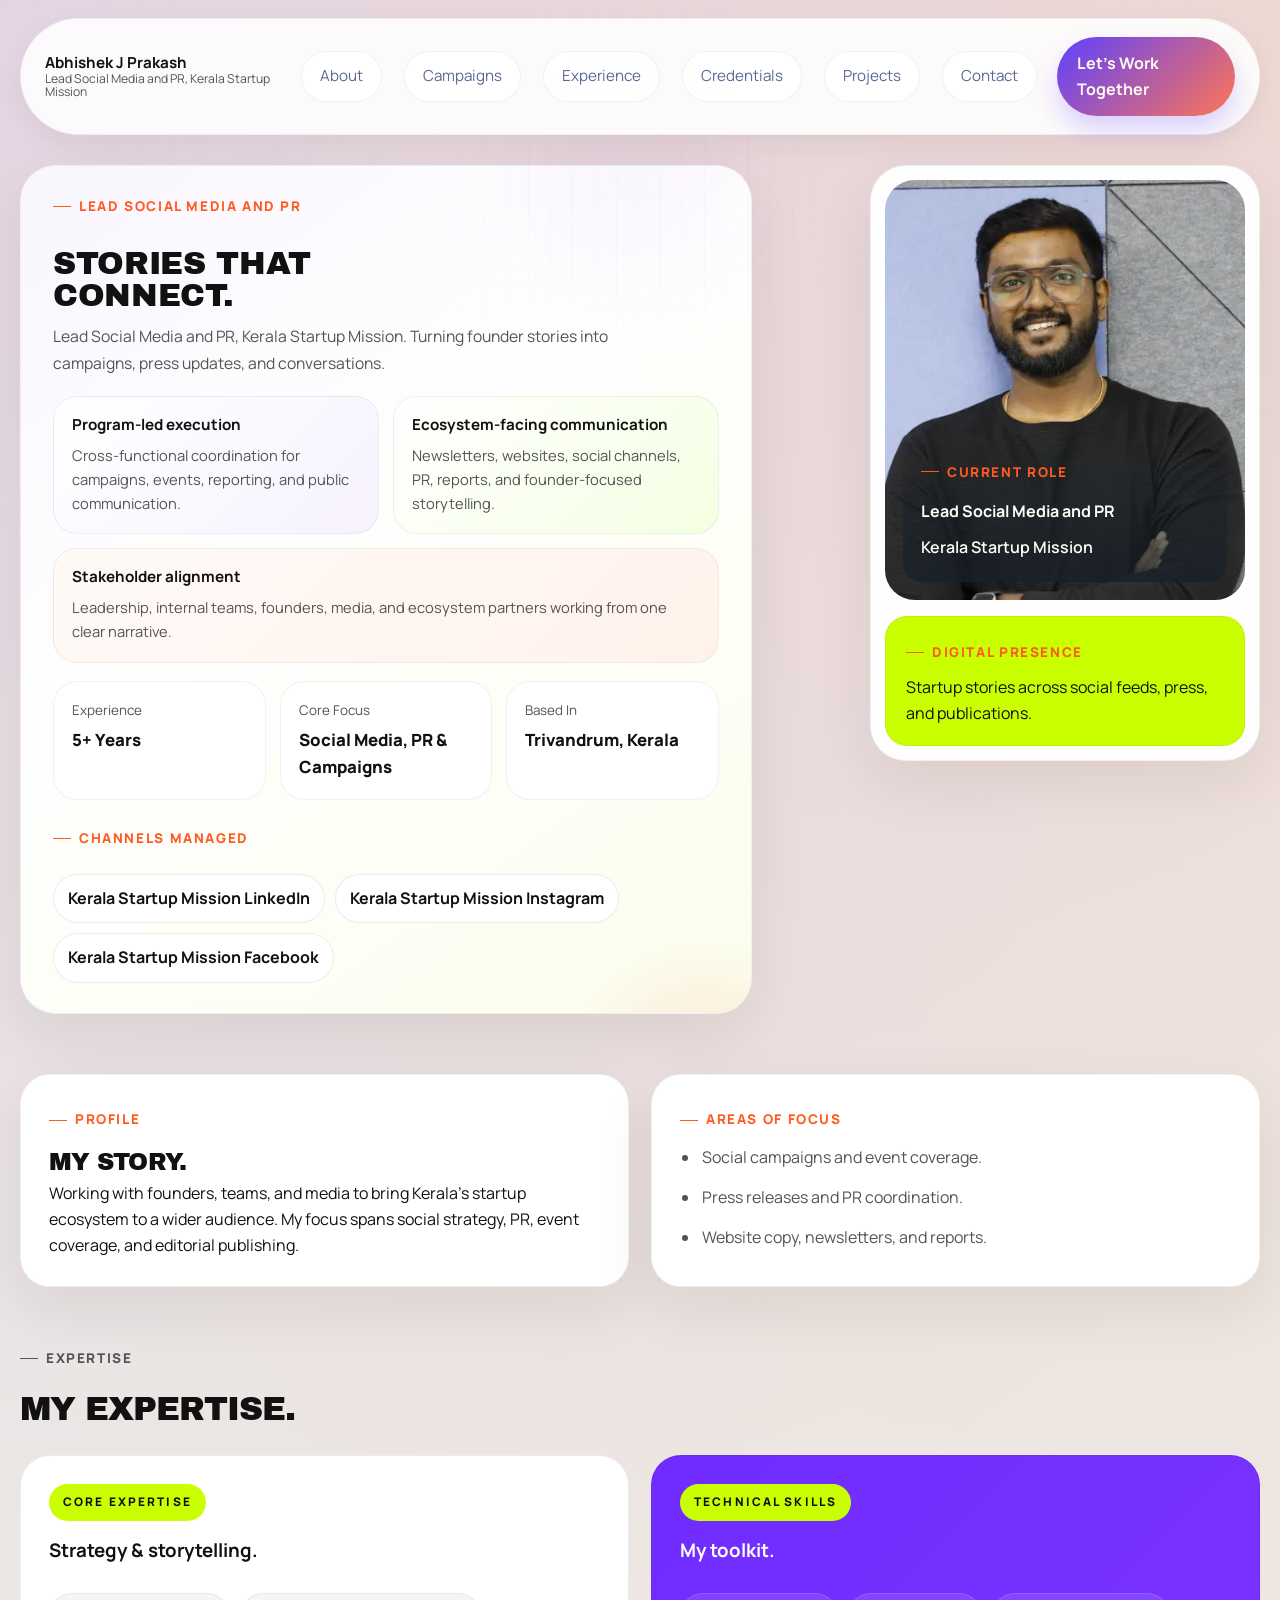
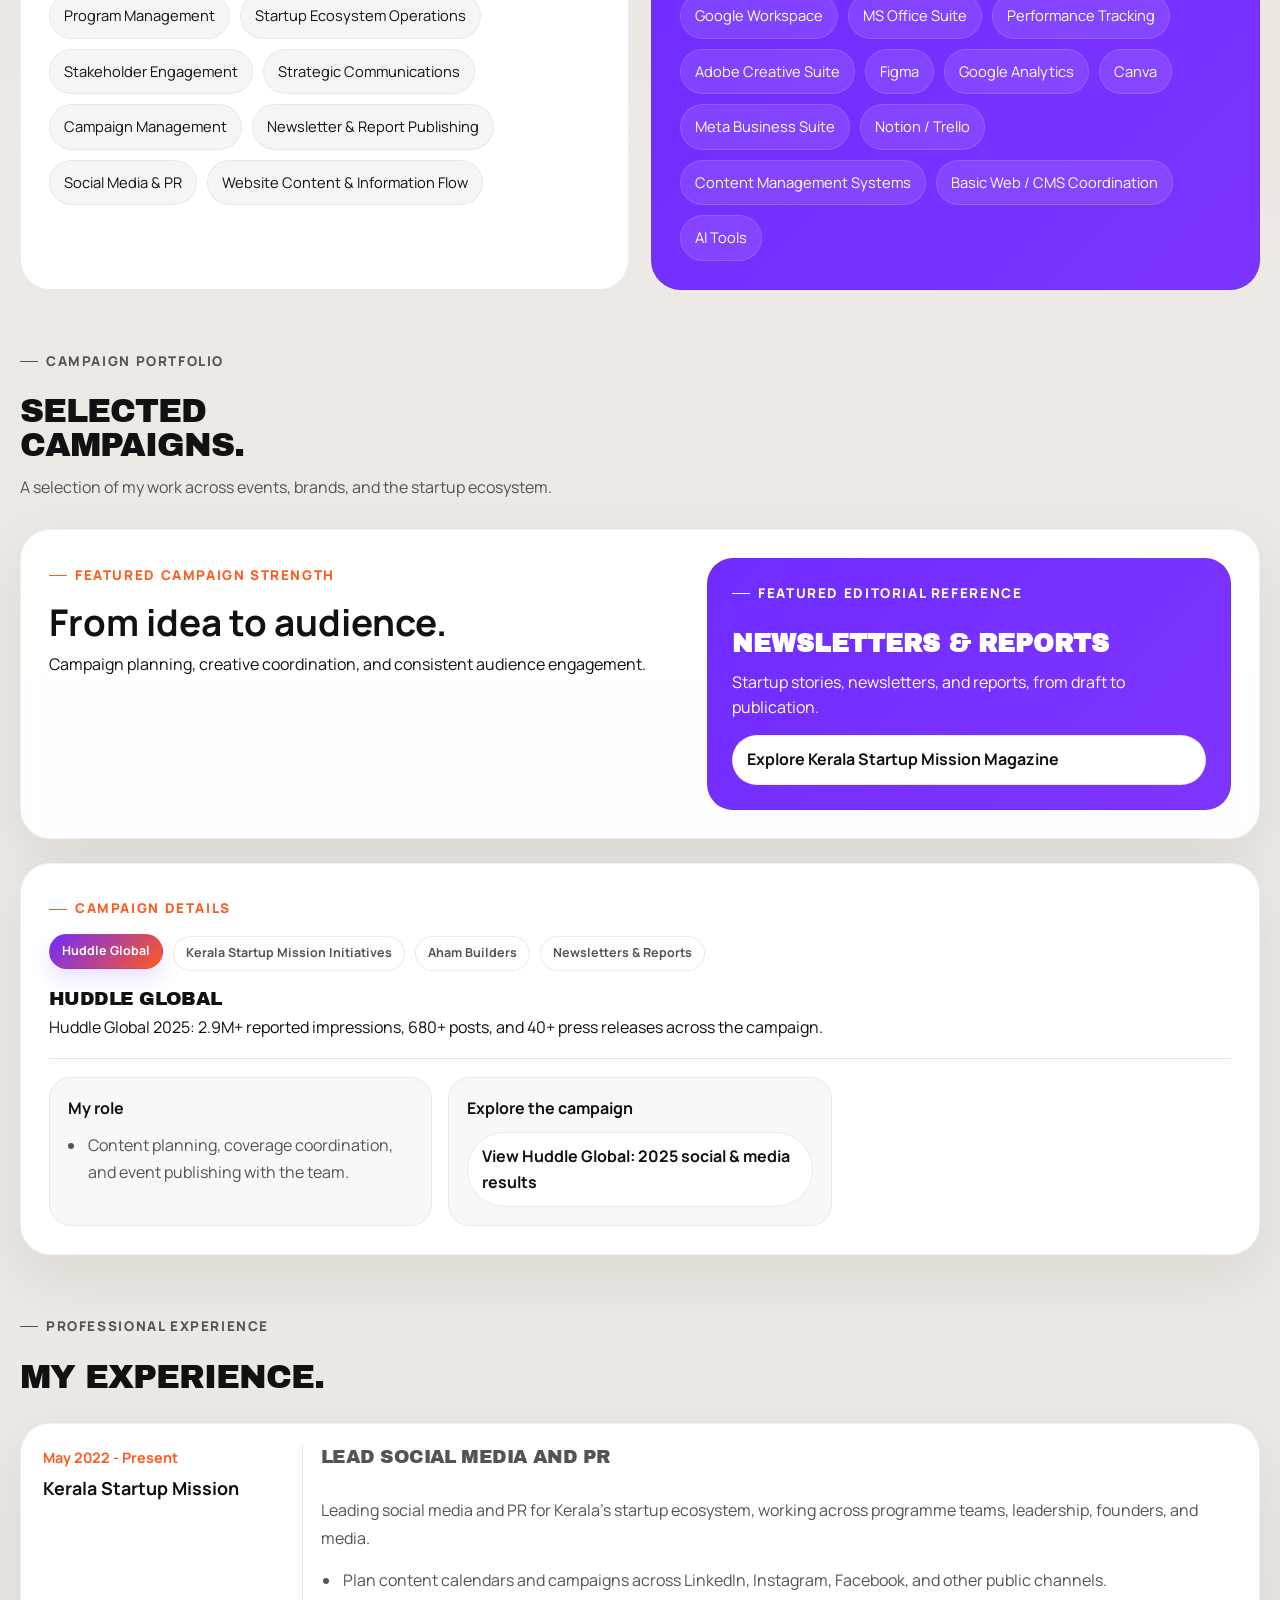
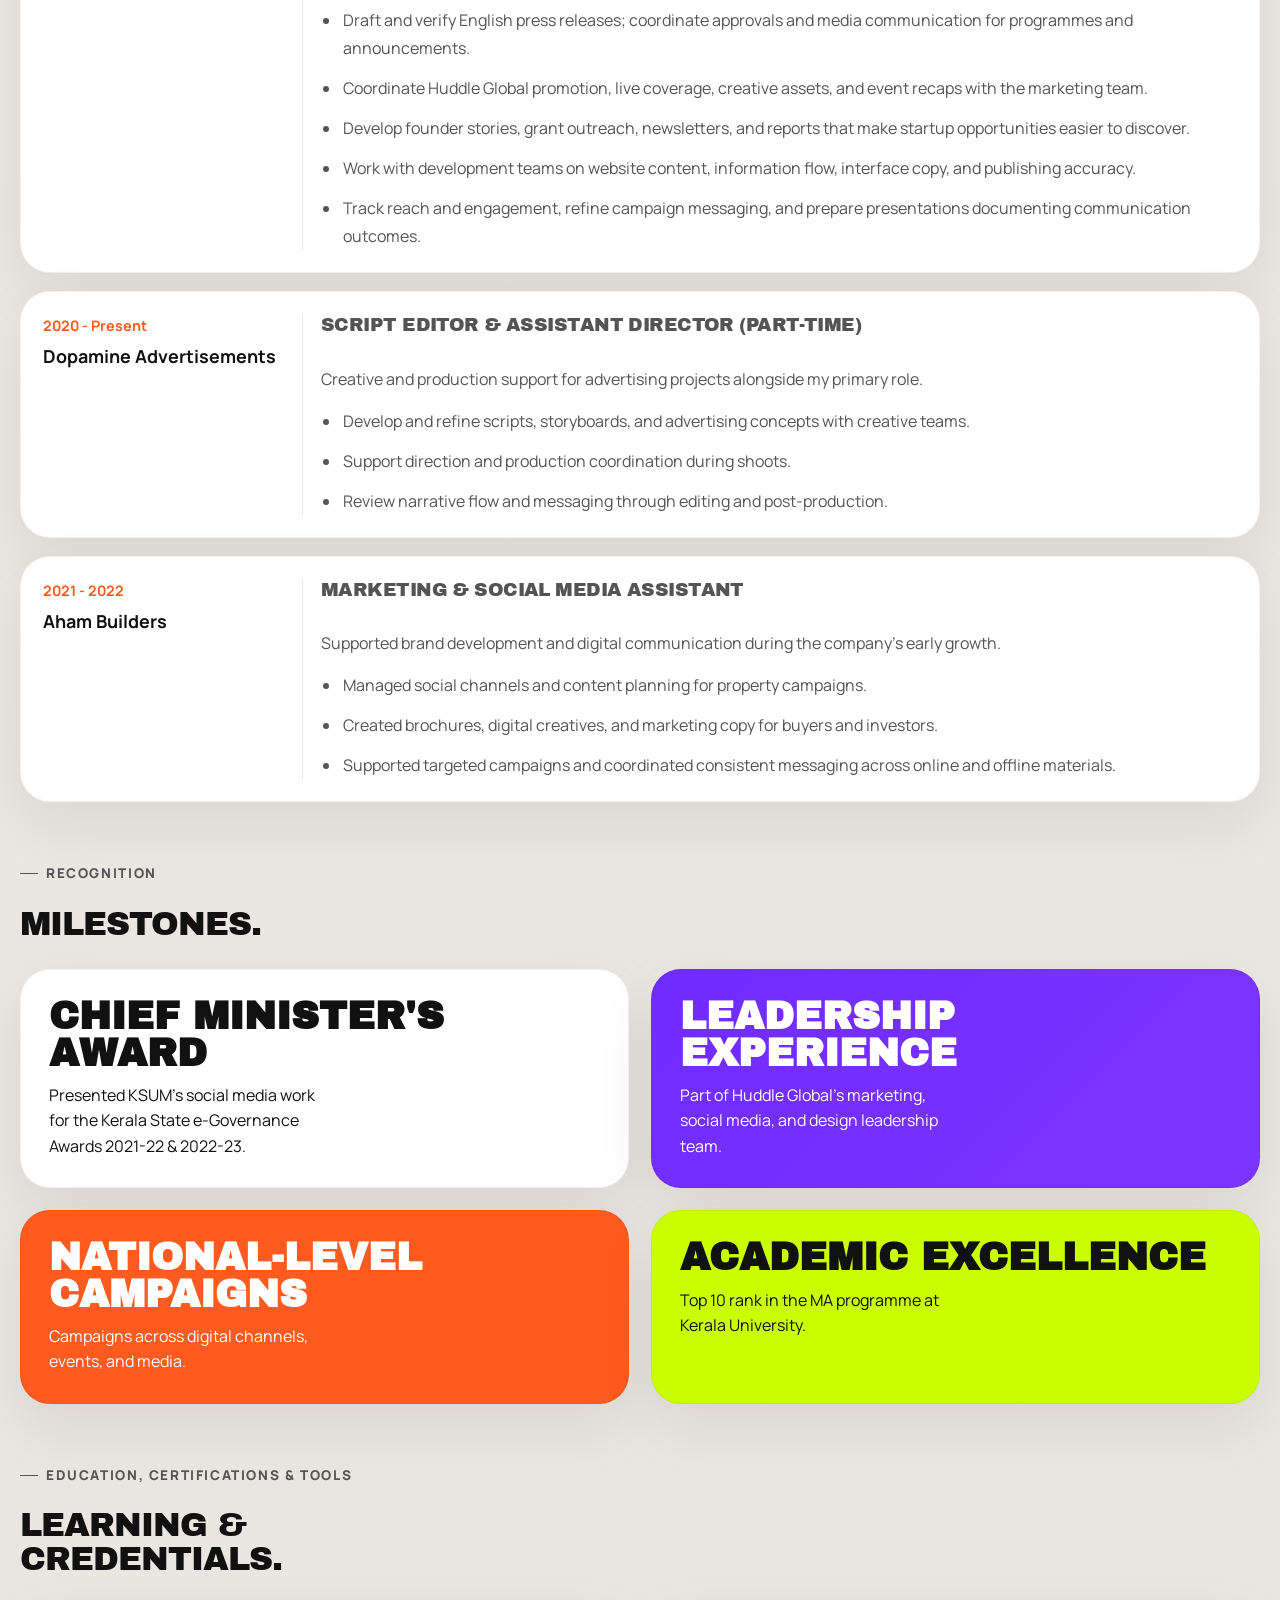
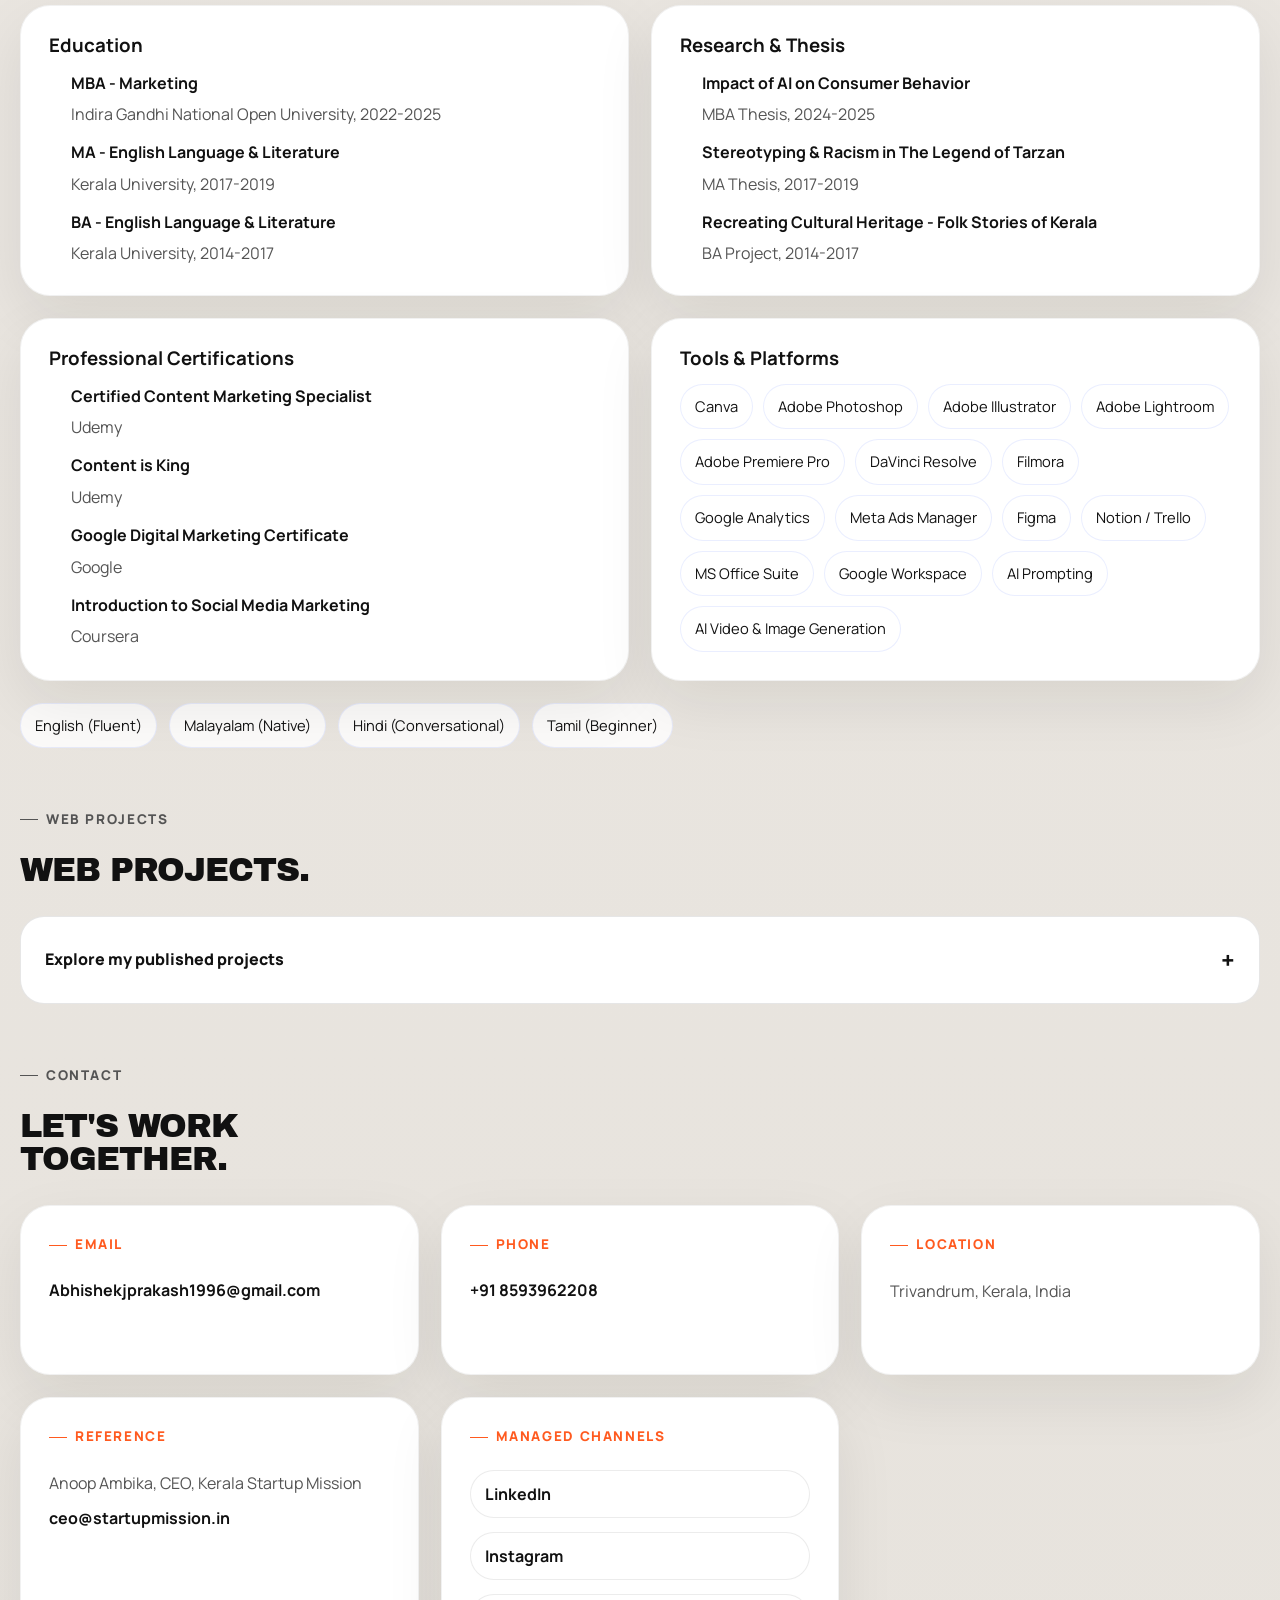
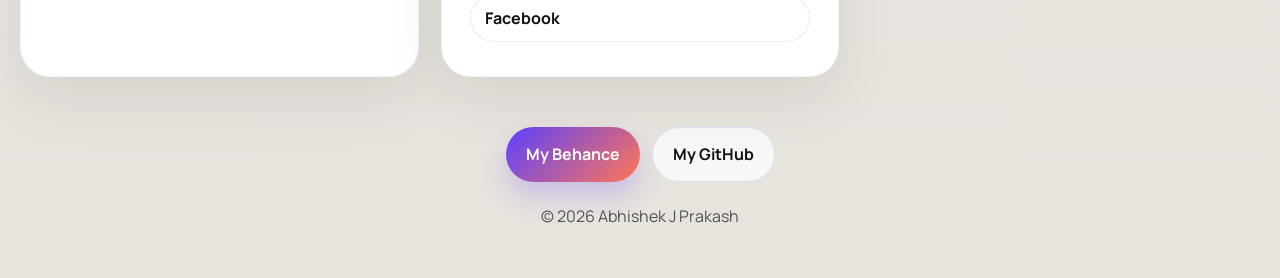
==== commit 776bb026: "Align role descriptions across portfolio pages" ====
--- a/index.html
+++ b/index.html
@@ -3,7 +3,7 @@
 <head>
   <meta charset="UTF-8">
   <meta name="viewport" content="width=device-width, initial-scale=1.0">
-  <title>Abhishek J Prakash | Social Media & PR</title>
+  <title>Abhishek J Prakash | Lead Social Media and PR</title>
   <meta
     name="description"
     content="Lead Social Media and PR, Kerala Startup Mission. Campaigns and editorial communication. Explore selected campaigns and web projects."
@@ -40,7 +40,7 @@
       <section class="hero section">
         <div class="hero-copy reveal">
           <div class="hero-badge-row">
-            <p class="eyebrow">Social Media & PR</p>
+            <p class="eyebrow">Lead Social Media and PR</p>
           </div>
 
           <div class="hero-heading-block">
@@ -217,7 +217,7 @@
             </div>
             <div class="timeline-body">
               <h3>Lead Social Media and PR</h3>
-              <p>Leading social media and supporting PR for Kerala's startup ecosystem, working across programme teams, leadership, founders, and media.</p>
+              <p>Leading social media and PR for Kerala's startup ecosystem, working across programme teams, leadership, founders, and media.</p>
               <ul class="feature-list">
                 <li>Plan content calendars and campaigns across LinkedIn, Instagram, Facebook, and other public channels.</li>
                 <li>Draft and verify English press releases; coordinate approvals and media communication for programmes and announcements.</li>
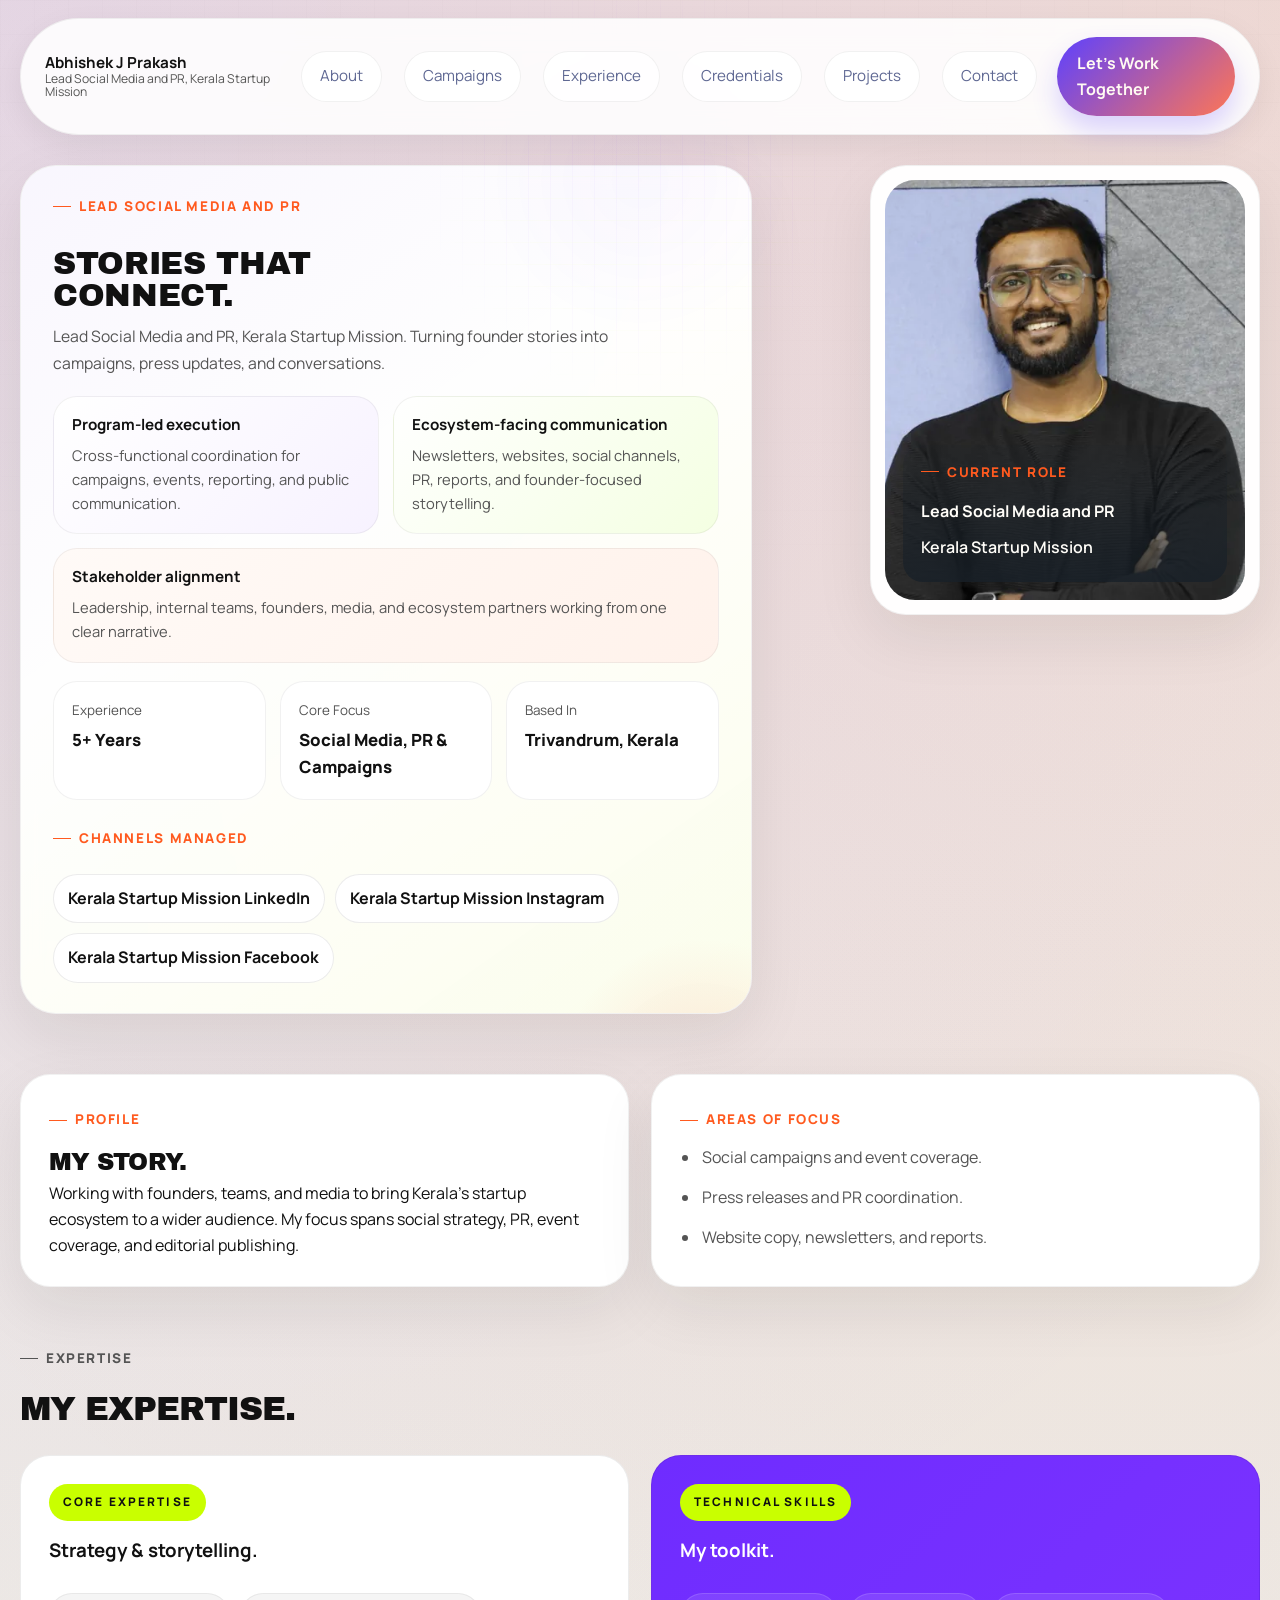
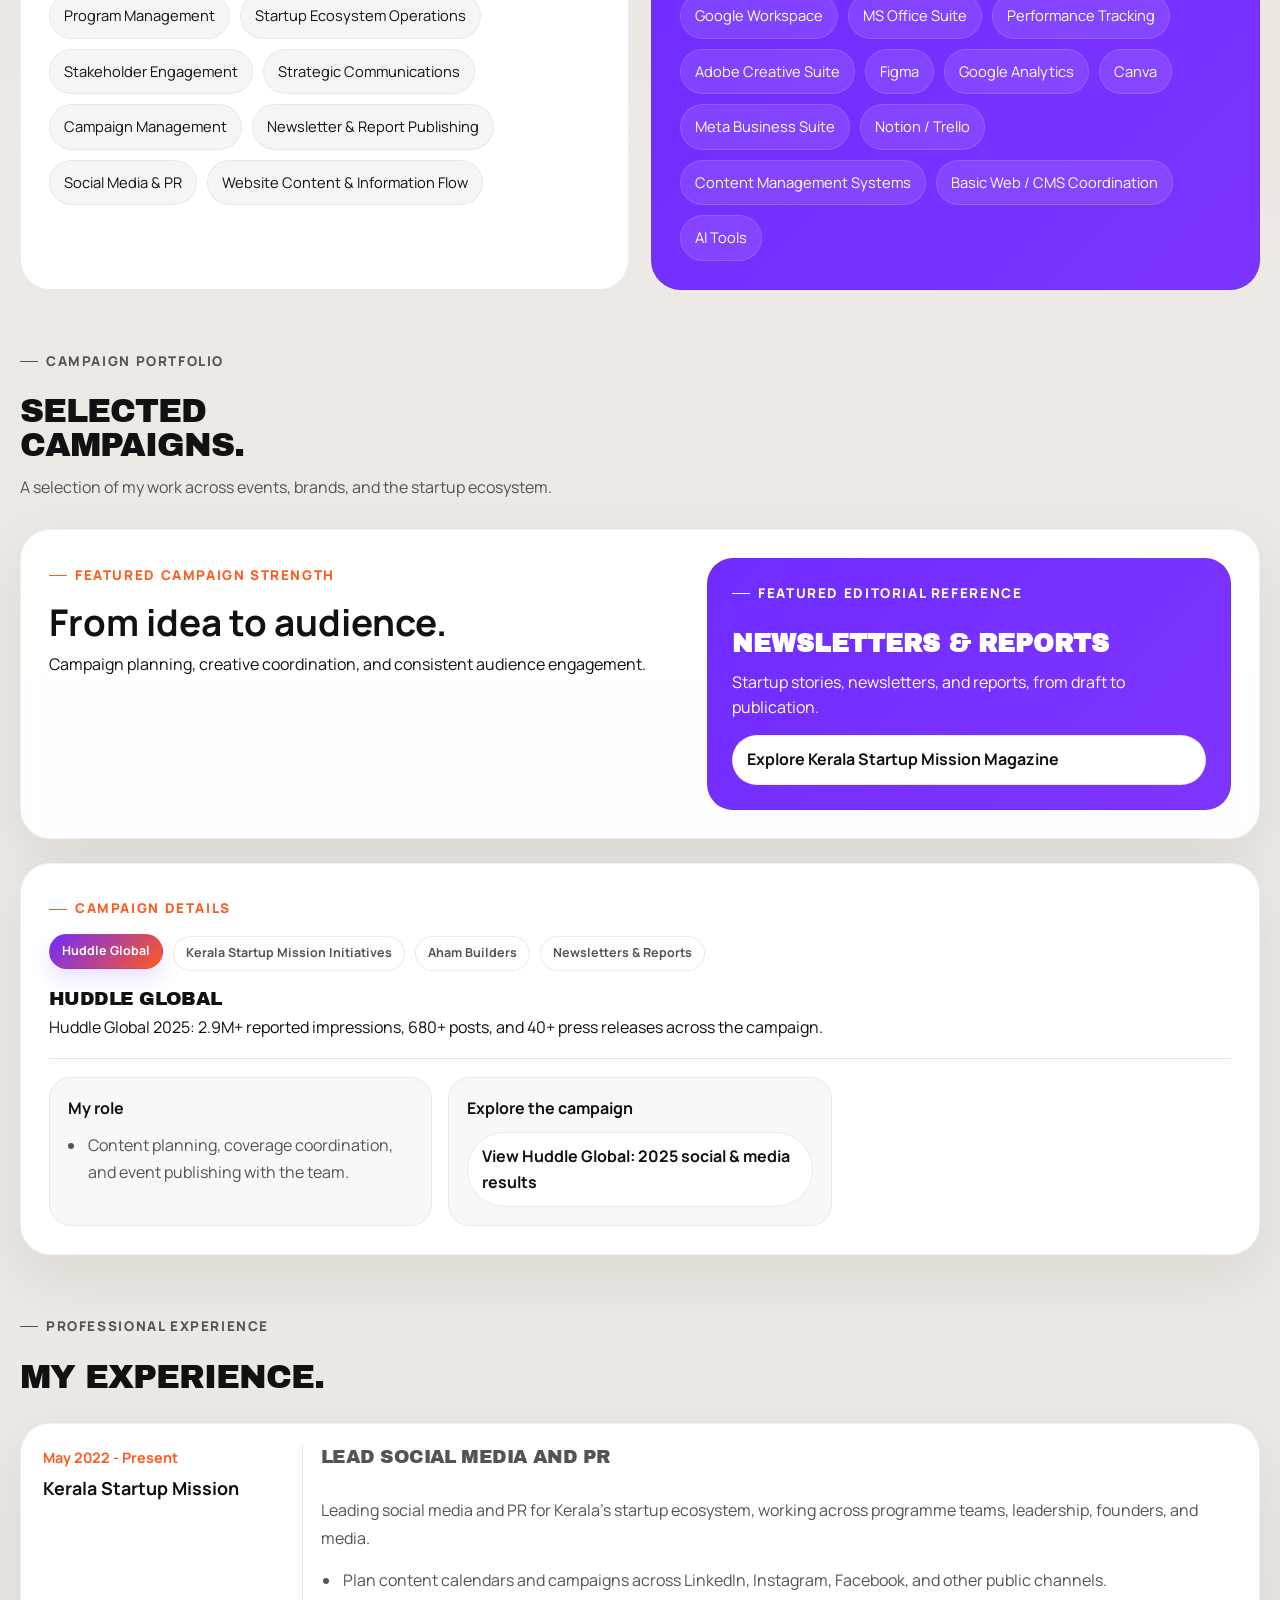
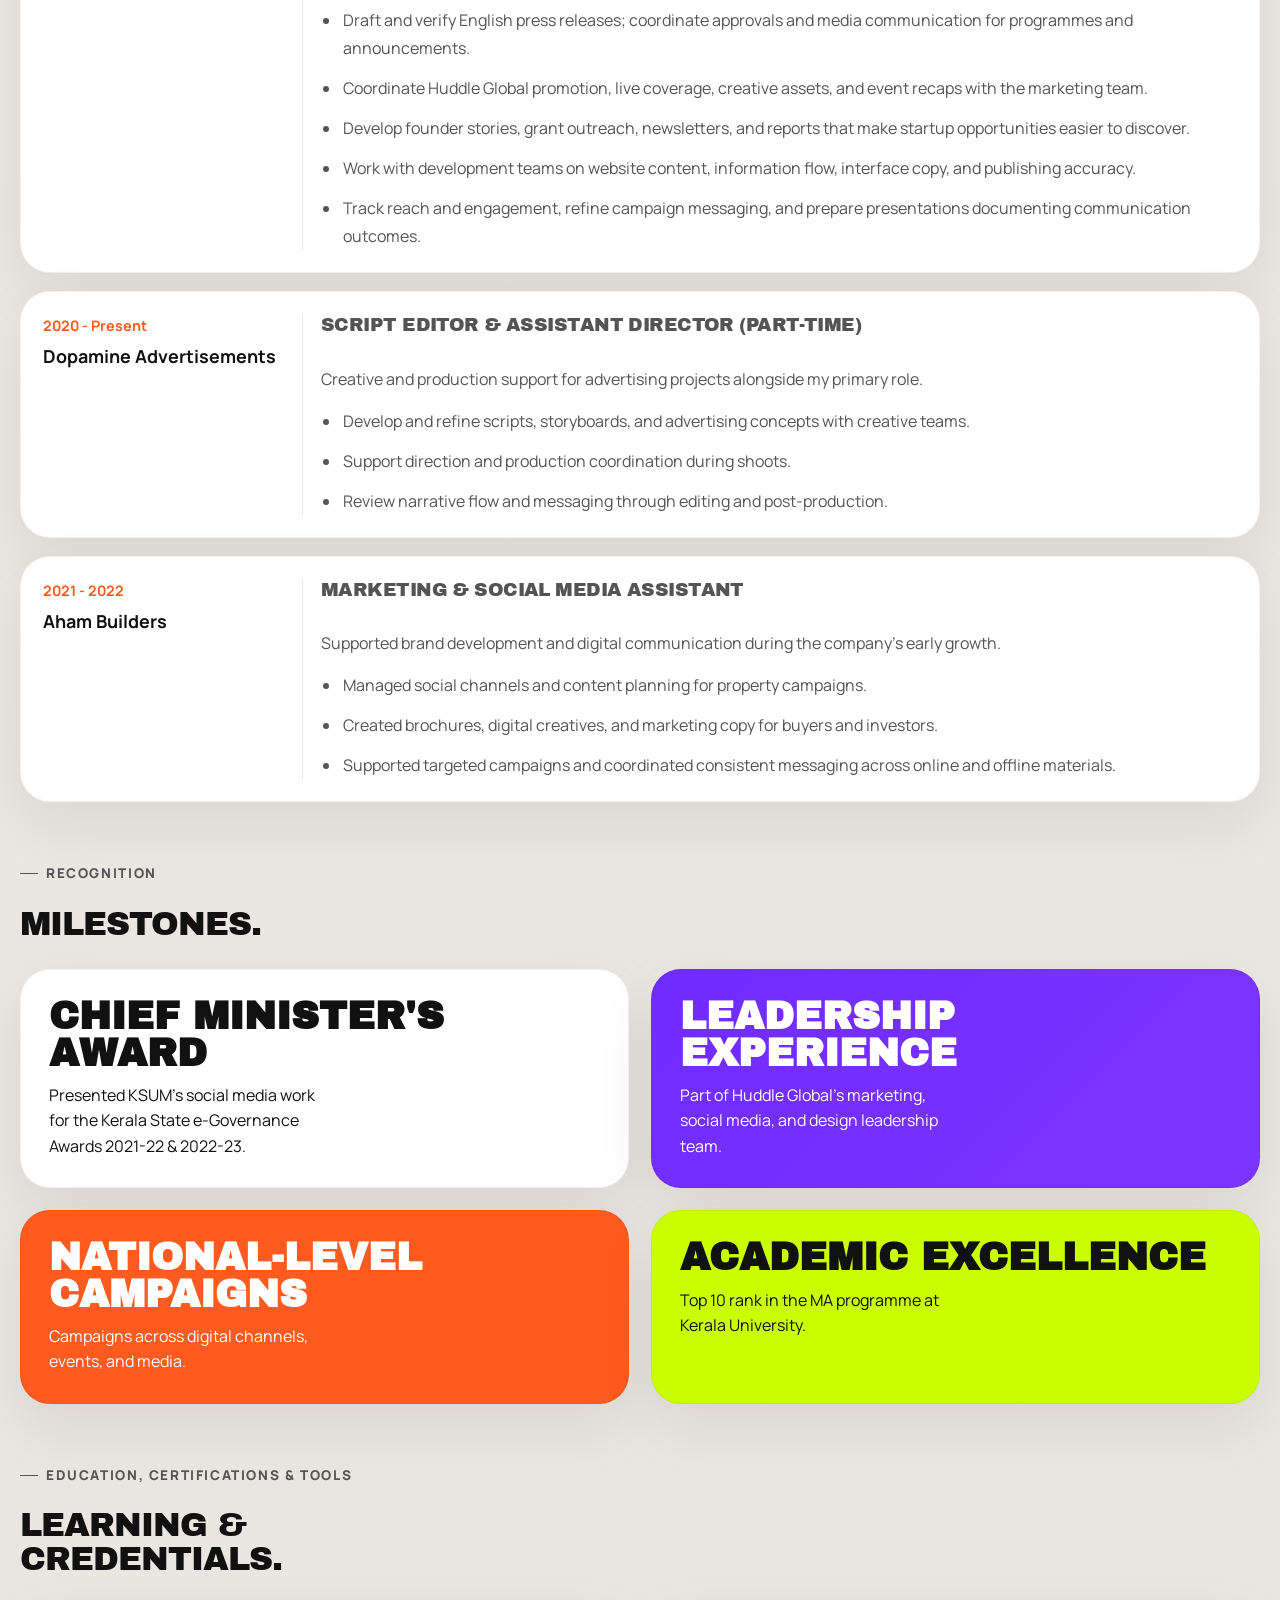
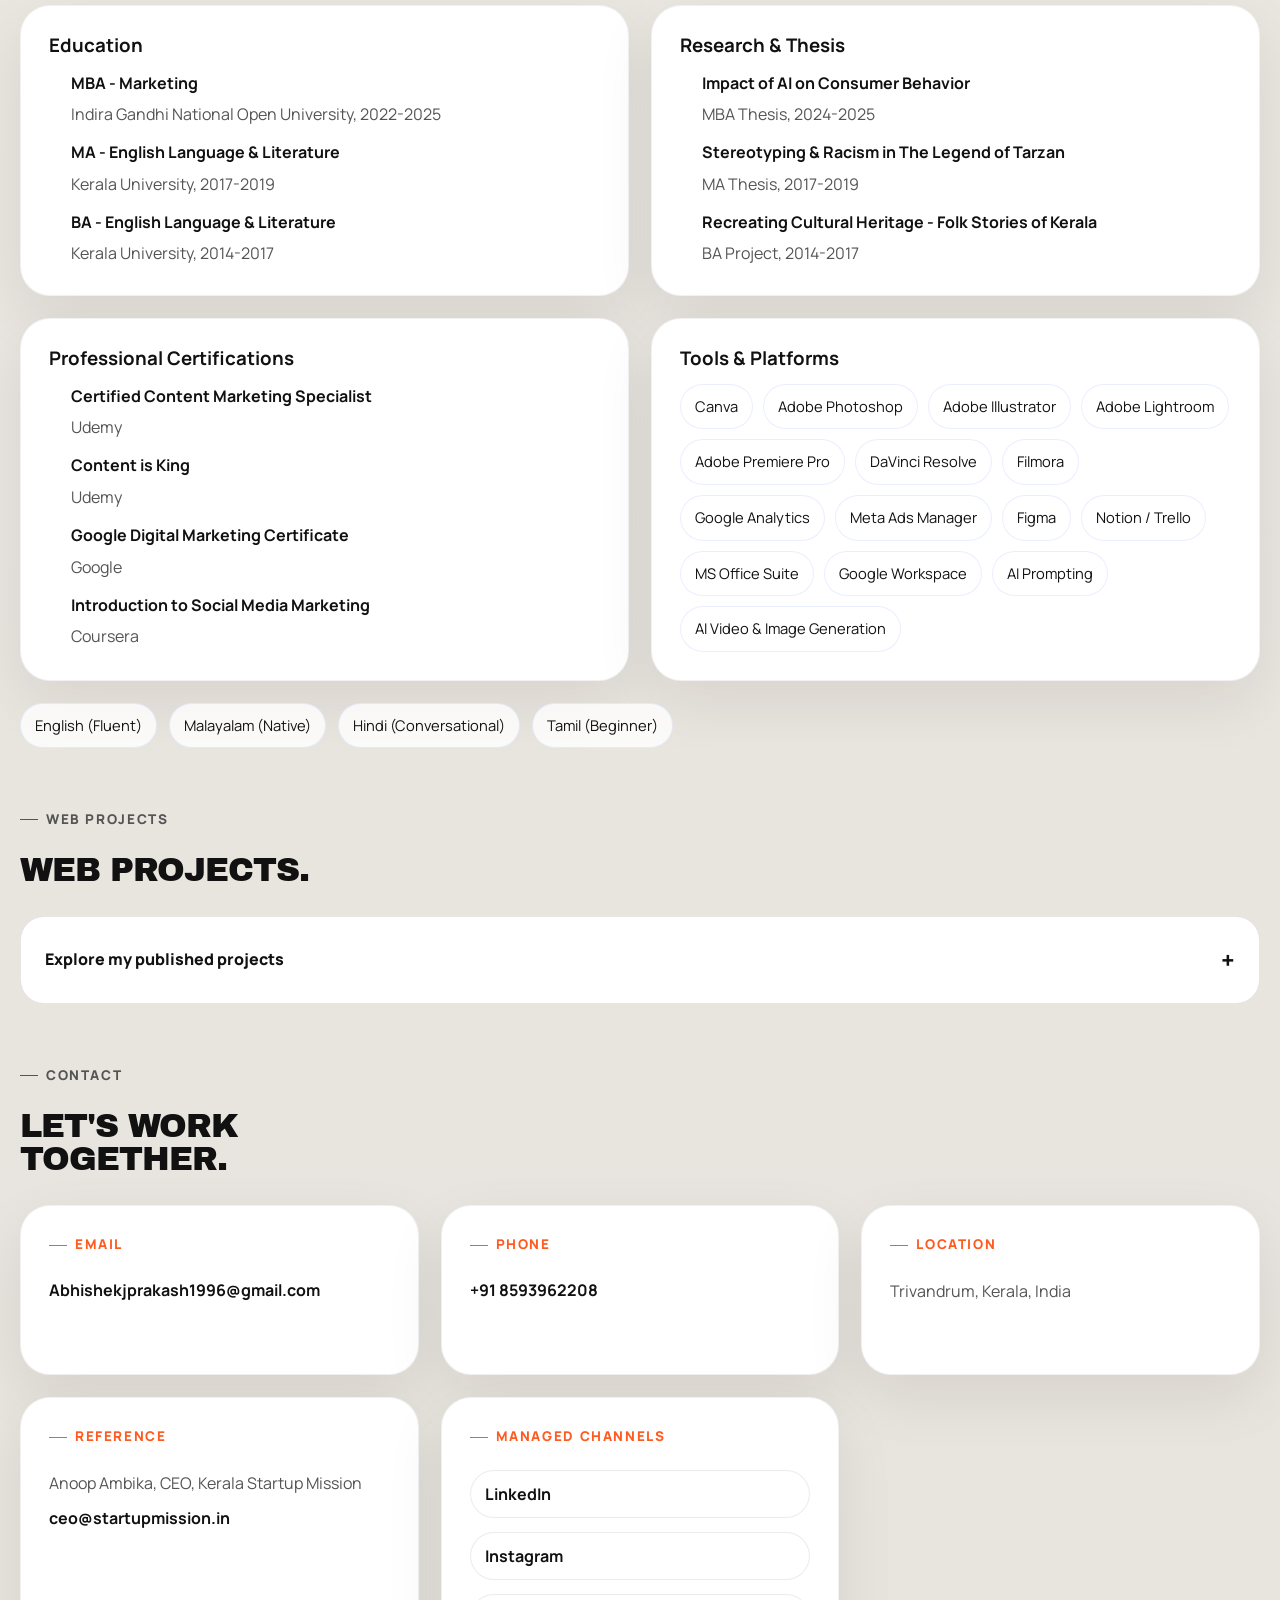
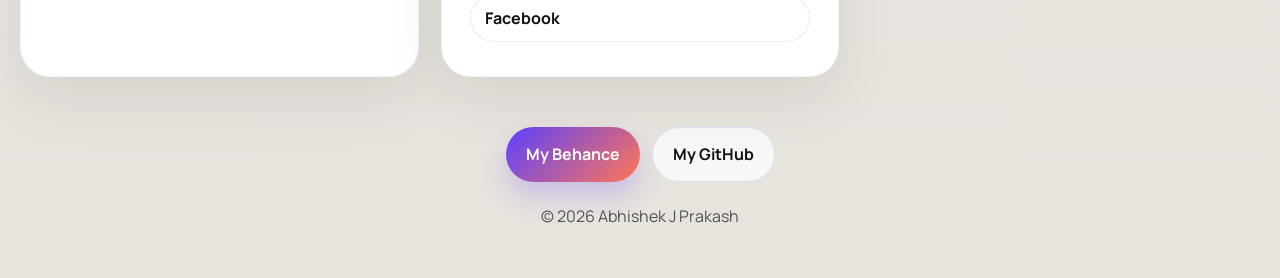
==== commit a1f9c8e2: "Remove digital presence card below portrait" ====
--- a/index.html
+++ b/index.html
@@ -101,10 +101,6 @@
             </div>
             <img src="assets/abhishek-hero.webp" width="480" height="502" decoding="async" fetchpriority="high" alt="Portrait of Abhishek J Prakash">
           </div>
-          <div class="hero-side-note">
-            <span class="mini-label">Digital Presence</span>
-            <p>Startup stories across social feeds, press, and publications.</p>
-          </div>
         </div>
       </section>
 
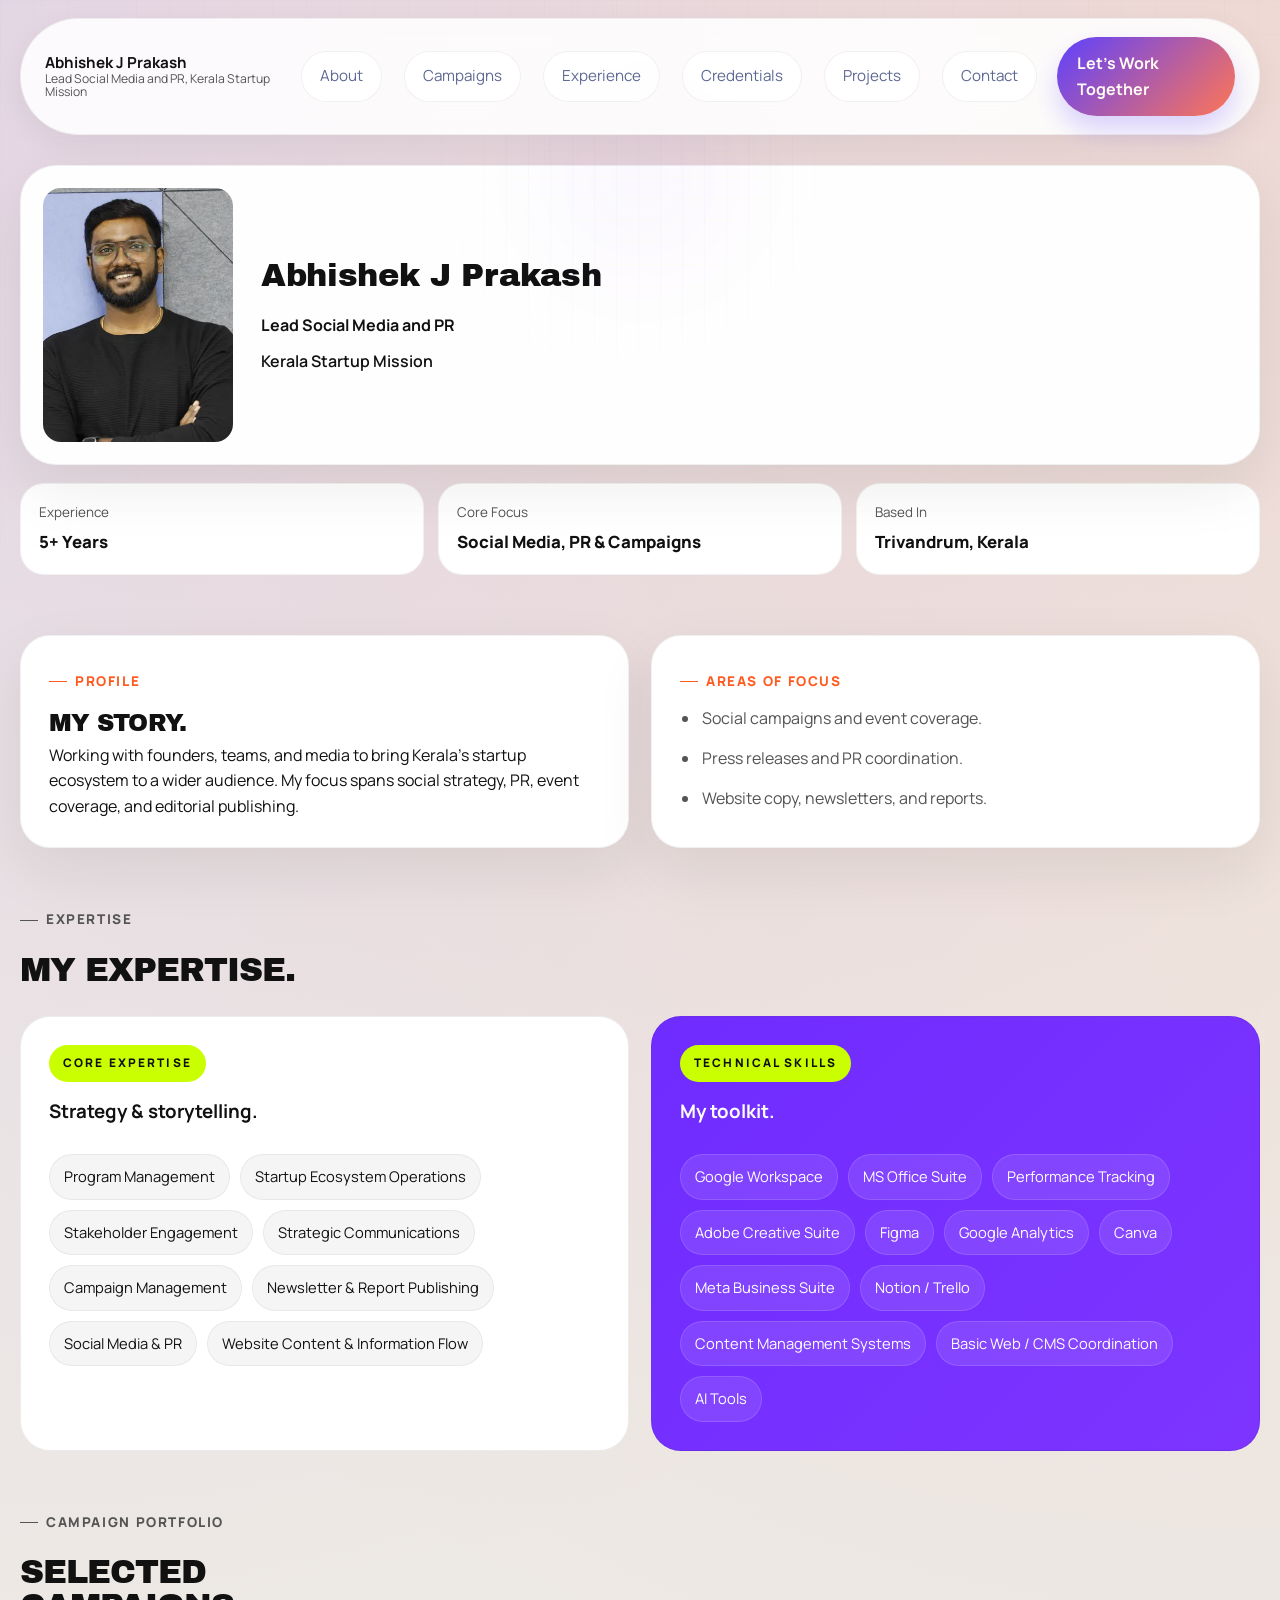
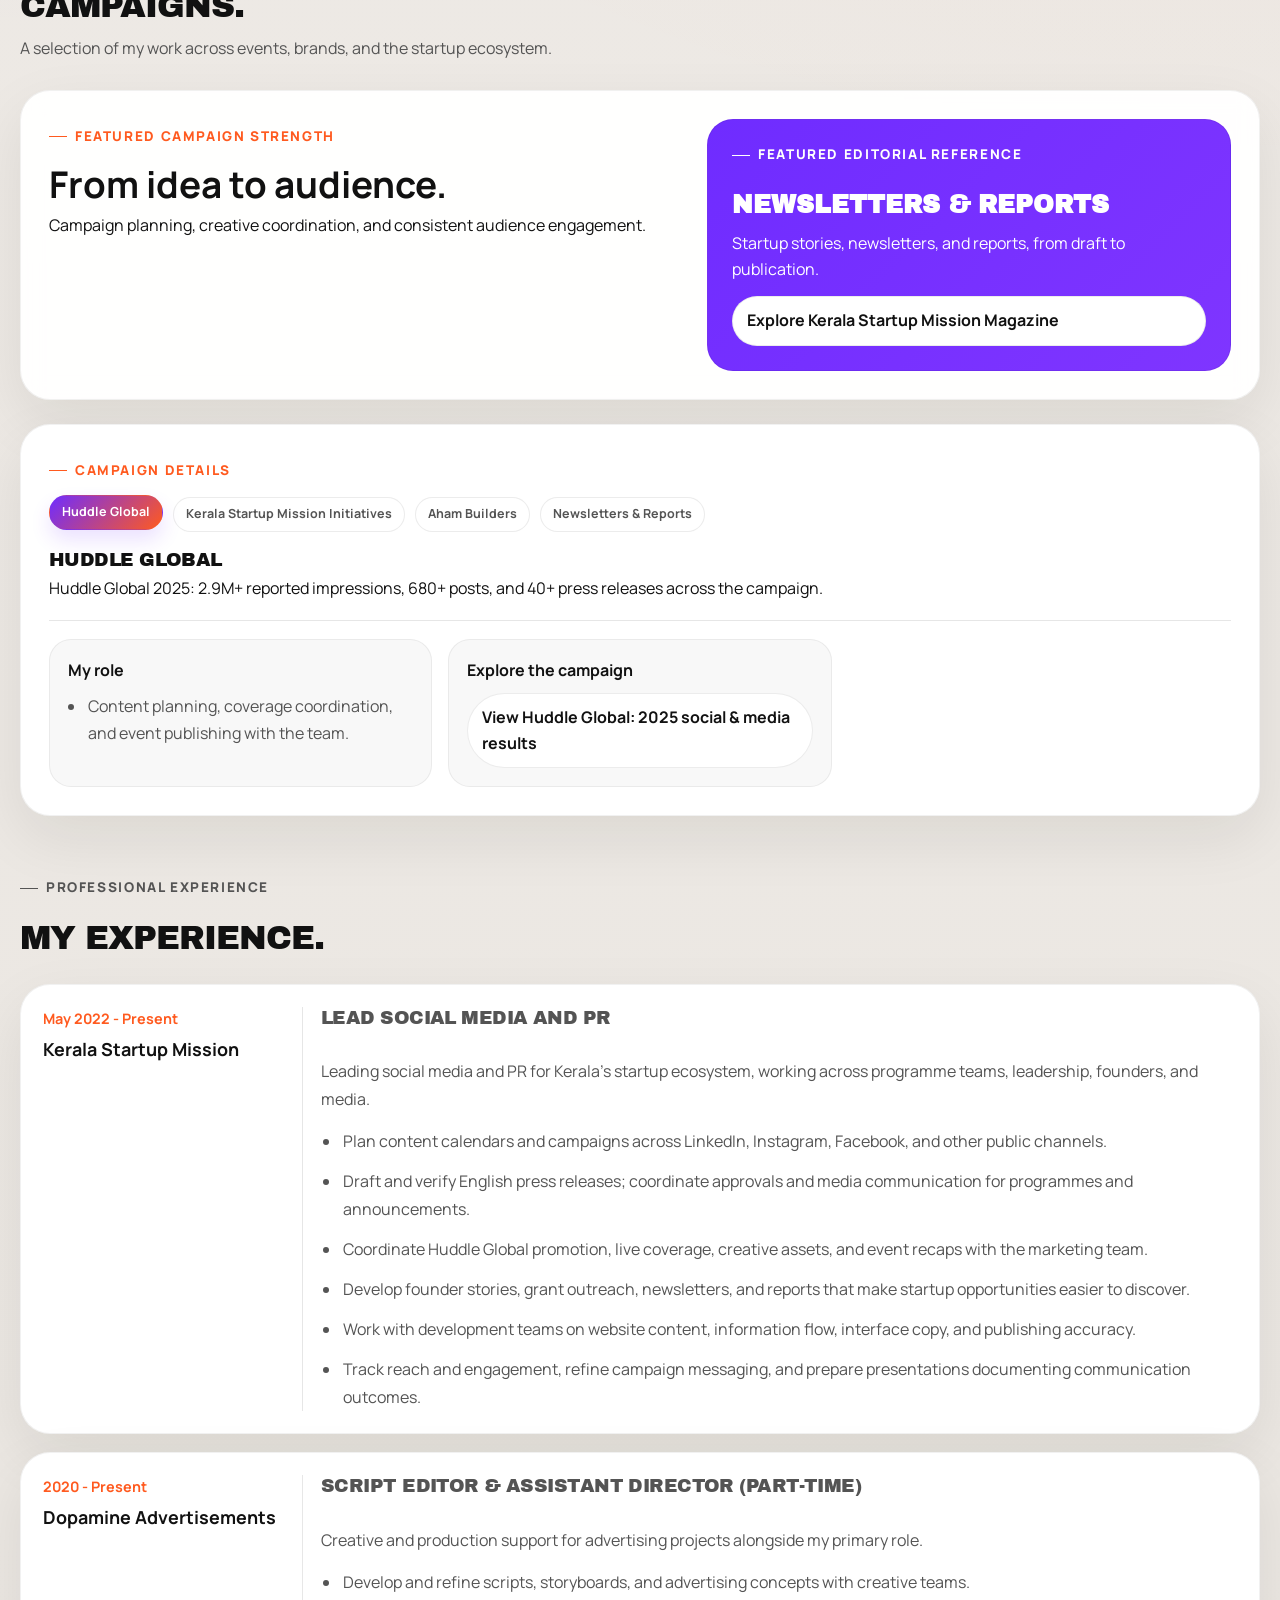
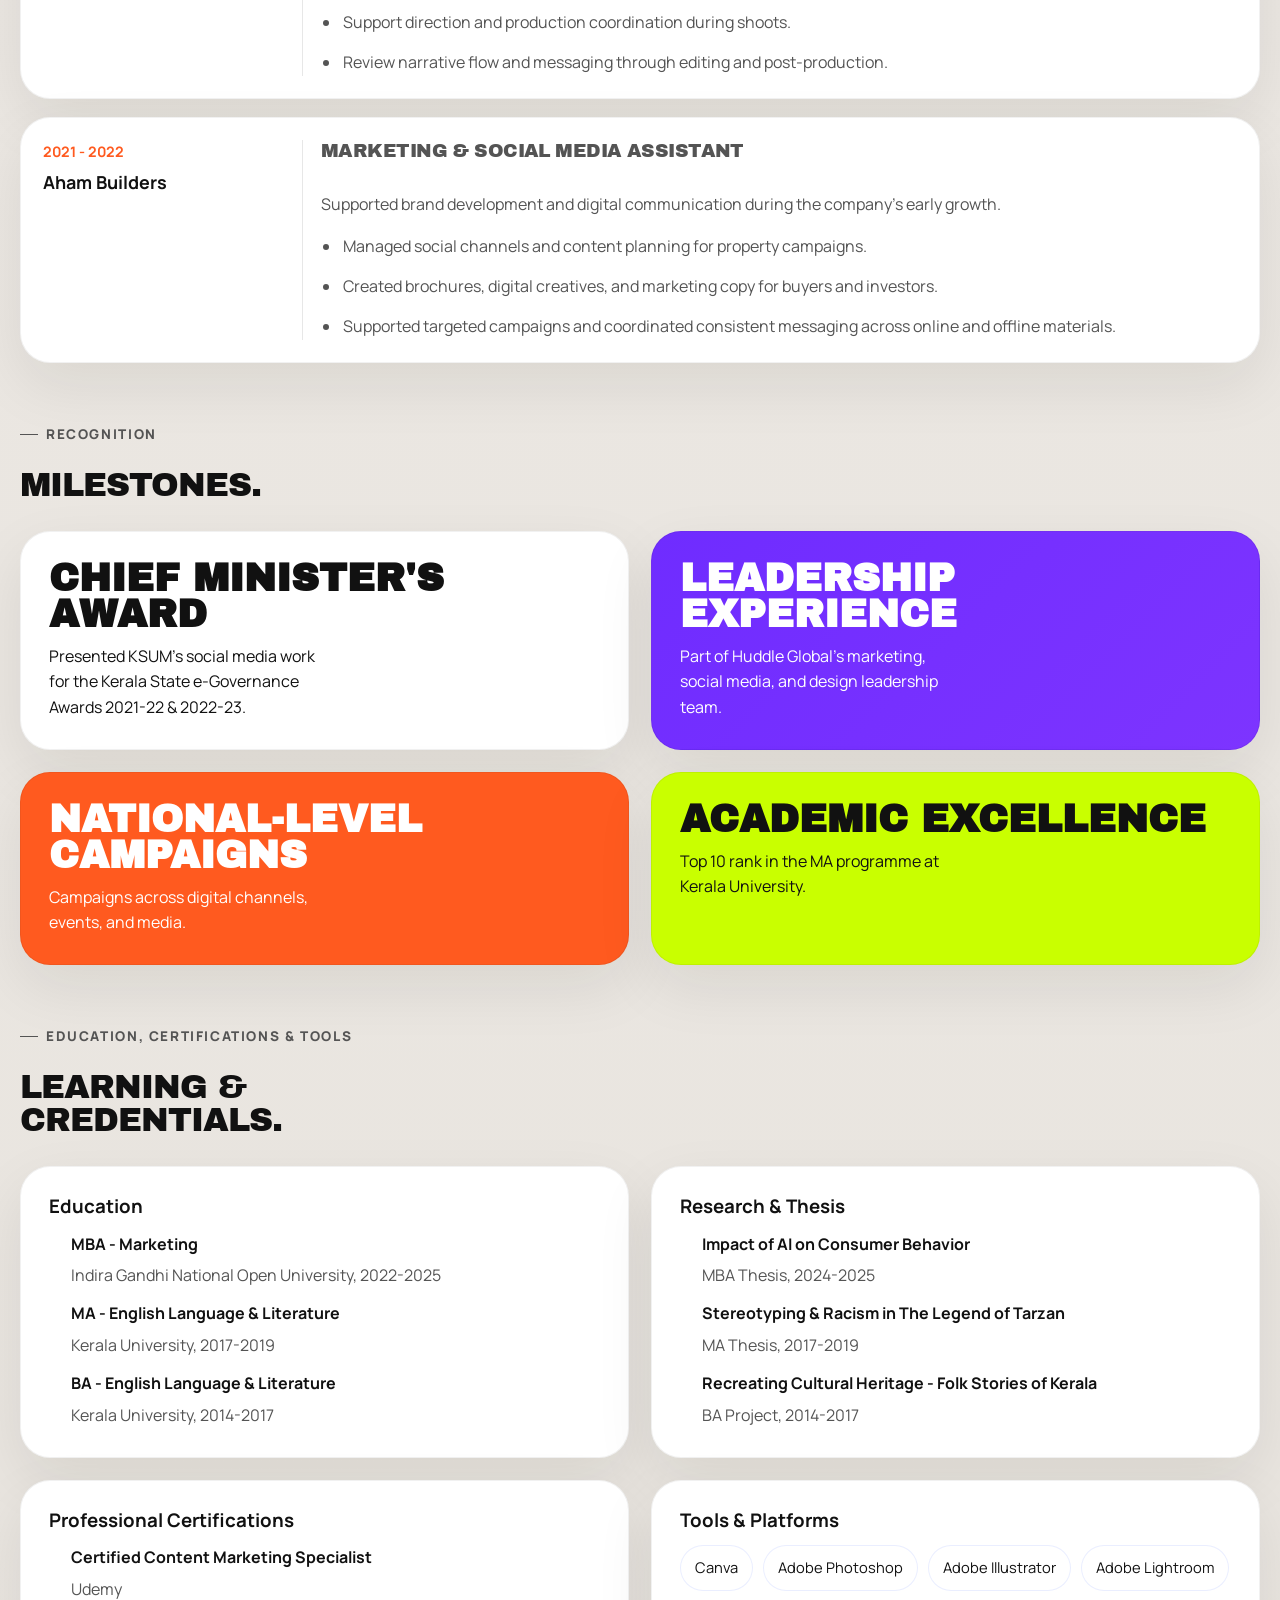
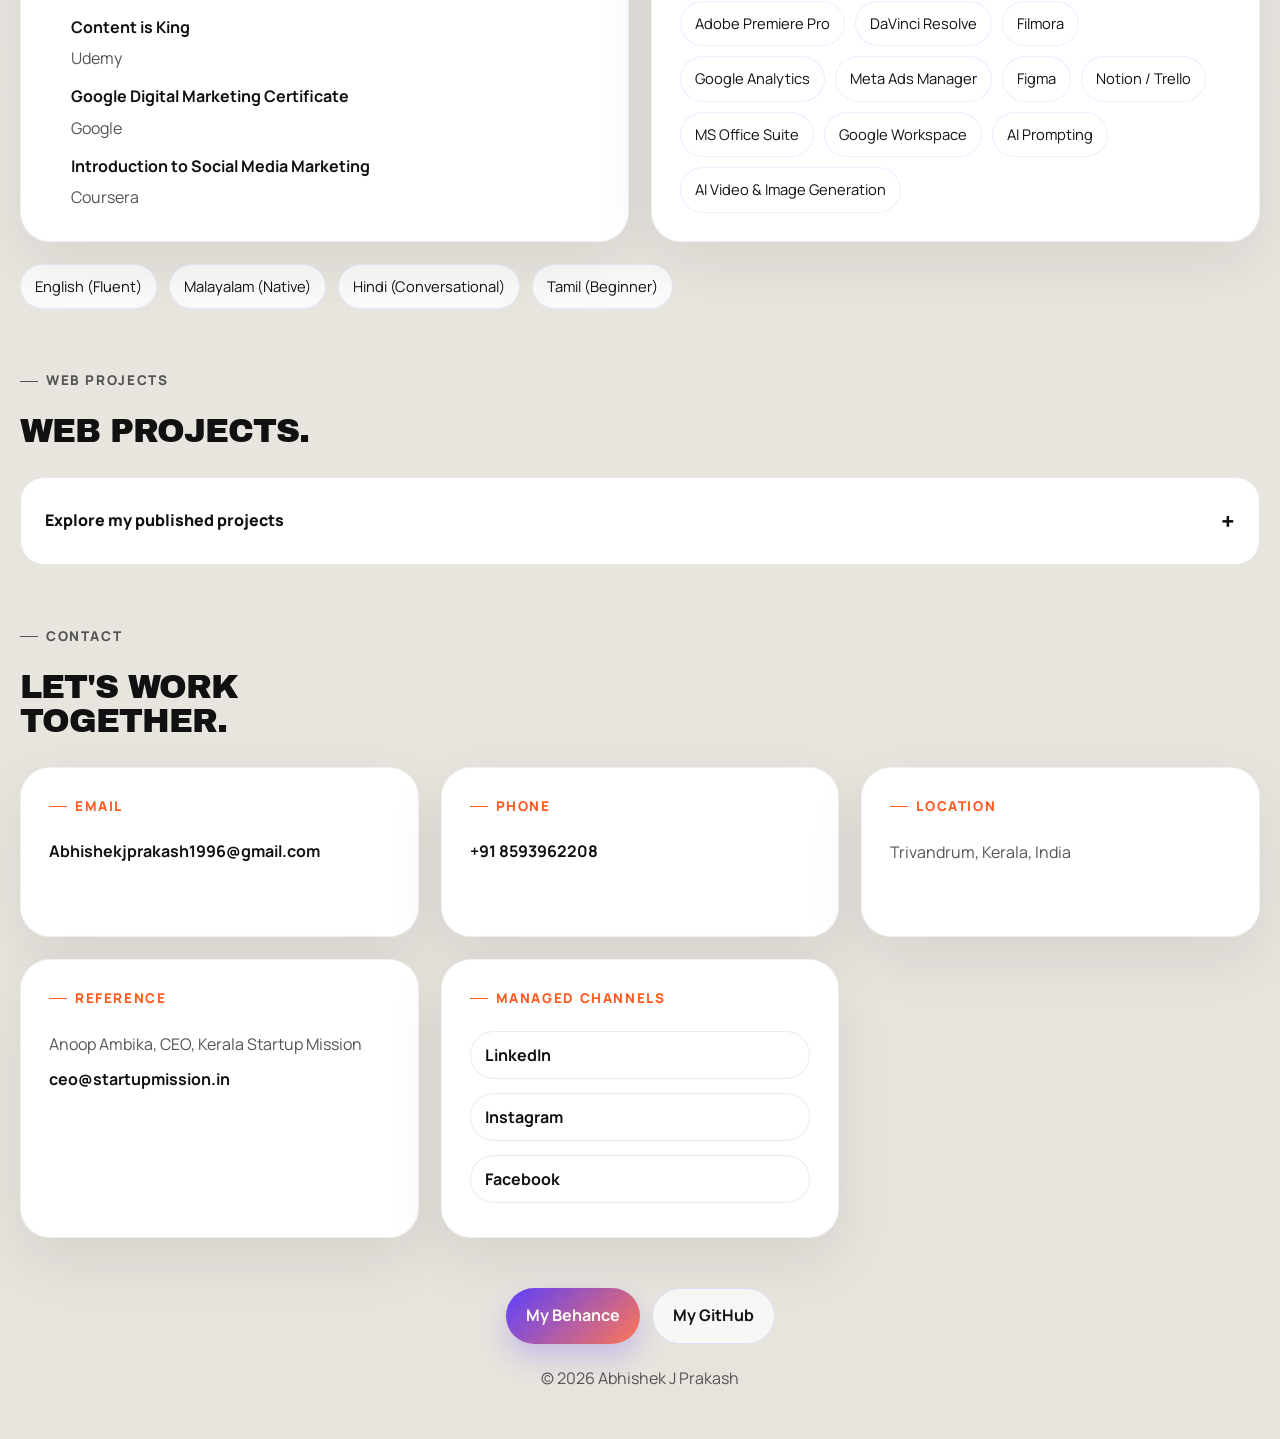
==== commit 20cb4dd0: "Simplify profile hero and retain compact key facts" ====
--- a/index.html
+++ b/index.html
@@ -11,7 +11,7 @@
   <link rel="preconnect" href="https://fonts.googleapis.com">
   <link rel="preconnect" href="https://fonts.gstatic.com" crossorigin>
   <link href="https://fonts.googleapis.com/css2?family=Archivo+Black&amp;family=Manrope:wght@400;600;700;800&amp;display=swap" rel="stylesheet">
-  <link rel="stylesheet" href="styles.css?v=20261002a">
+  <link rel="stylesheet" href="styles.css?v=20261002b">
 </head>
 <body>
   <div class="page-shell">
@@ -37,35 +37,17 @@
     </header>
 
     <main id="top">
-      <section class="hero section">
-        <div class="hero-copy reveal">
-          <div class="hero-badge-row">
-            <p class="eyebrow">Lead Social Media and PR</p>
+      <section class="hero section profile-hero" aria-label="Profile overview">
+        <div class="hero-visual reveal">
+          <div class="portrait-panel">
+            <div class="portrait-copy">
+              <h1 class="profile-name">Abhishek J Prakash</h1>
+              <strong>Lead Social Media and PR</strong>
+              <span class="portrait-summary">Kerala Startup Mission</span>
+            </div>
+            <img src="assets/abhishek-hero.webp" width="480" height="502" decoding="async" fetchpriority="high" alt="Portrait of Abhishek J Prakash">
           </div>
-
-          <div class="hero-heading-block">
-            <h1>Stories that connect.</h1>
-            <p class="hero-text hero-lead">
-              Lead Social Media and PR, Kerala Startup Mission.
-              Turning founder stories into campaigns, press updates, and conversations.
-            </p>
-          </div>
-
-          <div class="hero-points">
-            <div>
-              <strong>Program-led execution</strong>
-              <span>Cross-functional coordination for campaigns, events, reporting, and public communication.</span>
-            </div>
-            <div>
-              <strong>Ecosystem-facing communication</strong>
-              <span>Newsletters, websites, social channels, PR, reports, and founder-focused storytelling.</span>
-            </div>
-            <div>
-              <strong>Stakeholder alignment</strong>
-              <span>Leadership, internal teams, founders, media, and ecosystem partners working from one clear narrative.</span>
-            </div>
-          </div>
-
+        </div>
           <dl class="hero-stats">
             <div>
               <dt>Experience</dt>
@@ -80,28 +62,6 @@
               <dd>Trivandrum, Kerala</dd>
             </div>
           </dl>
-
-          <div class="hero-socials hero-socials-grid">
-            <span class="mini-label">Channels Managed</span>
-            <div class="social-pills">
-              <a href="https://in.linkedin.com/company/kerala-startup-mission" target="_blank" rel="noreferrer">Kerala Startup Mission LinkedIn</a>
-              <a href="https://www.instagram.com/keralastartupmission/" target="_blank" rel="noreferrer">Kerala Startup Mission Instagram</a>
-              <a href="https://www.facebook.com/keralastartupmission/" target="_blank" rel="noreferrer">Kerala Startup Mission Facebook</a>
-            </div>
-          </div>
-        </div>
-
-        <div class="hero-visual reveal">
-          <div class="portrait-panel">
-            <div class="portrait-copy">
-              <span class="mini-label">Current Role</span>
-              <strong>Lead Social Media and PR</strong>
-              <span class="portrait-summary">Kerala Startup Mission</span>
-              <span class="portrait-detail">Leading social media, PR activities, campaigns, and editorial communication.</span>
-            </div>
-            <img src="assets/abhishek-hero.webp" width="480" height="502" decoding="async" fetchpriority="high" alt="Portrait of Abhishek J Prakash">
-          </div>
-        </div>
       </section>
 
       <section id="about" class="section intro-grid">
@@ -402,6 +362,6 @@
     </footer>
   </div>
 
-  <script src="script.js?v=20261002a"></script>
+  <script src="script.js?v=20261002b"></script>
 </body>
 </html>
--- a/styles.css
+++ b/styles.css
@@ -1214,6 +1214,21 @@
 }
 
 /* Compact, non-sticky navigation and lightweight rendering on touch screens. */
+.profile-hero { grid-template-columns: 1fr; gap: 18px; }
+.profile-hero .hero-visual { order: 0; width: 100%; max-width: none; justify-self: stretch; padding: 22px; }
+.profile-hero .portrait-panel { display: grid; grid-template-columns: minmax(110px, 190px) minmax(0, 1fr); gap: 28px; align-items: center; background: transparent; overflow: visible; }
+.profile-hero .portrait-panel img { order: 0; height: auto; aspect-ratio: 3 / 4; border-radius: 18px; }
+.profile-hero .portrait-copy, .profile-hero .portrait-panel:hover .portrait-copy { order: 1; position: static; background: transparent; color: var(--ink); padding: 0; max-height: none; overflow: visible; transform: none; }
+.profile-hero .profile-name { font-size: clamp(1.2rem, 3vw, 2rem); line-height: 1.2; margin: 0 0 12px; max-width: none; text-transform: none; }
+.profile-hero .hero-stats { order: 1; grid-template-columns: repeat(3, minmax(0, 1fr)); }
+@media (max-width: 600px) {
+  .profile-hero .hero-visual { padding: 14px; }
+  .profile-hero .portrait-panel { grid-template-columns: minmax(90px, .75fr) minmax(0, 1.4fr); gap: 12px; }
+  .profile-hero .profile-name { font-size: 1.15rem; margin-bottom: 6px; }
+  .profile-hero .hero-stats { grid-template-columns: 1fr; gap: 8px; }
+  .profile-hero .hero-stats div { display: grid; grid-template-columns: 90px minmax(0, 1fr); align-items: baseline; gap: 12px; padding: 14px 16px; border-radius: 16px; }
+  .profile-hero .hero-stats dd { margin: 0; font-size: .9rem; }
+}
 .menu-toggle { display: none; }
 .reveal { opacity: 1; transform: none; }
 .initiative-intro { padding: 32px; border-radius: 28px; background: var(--sage); }
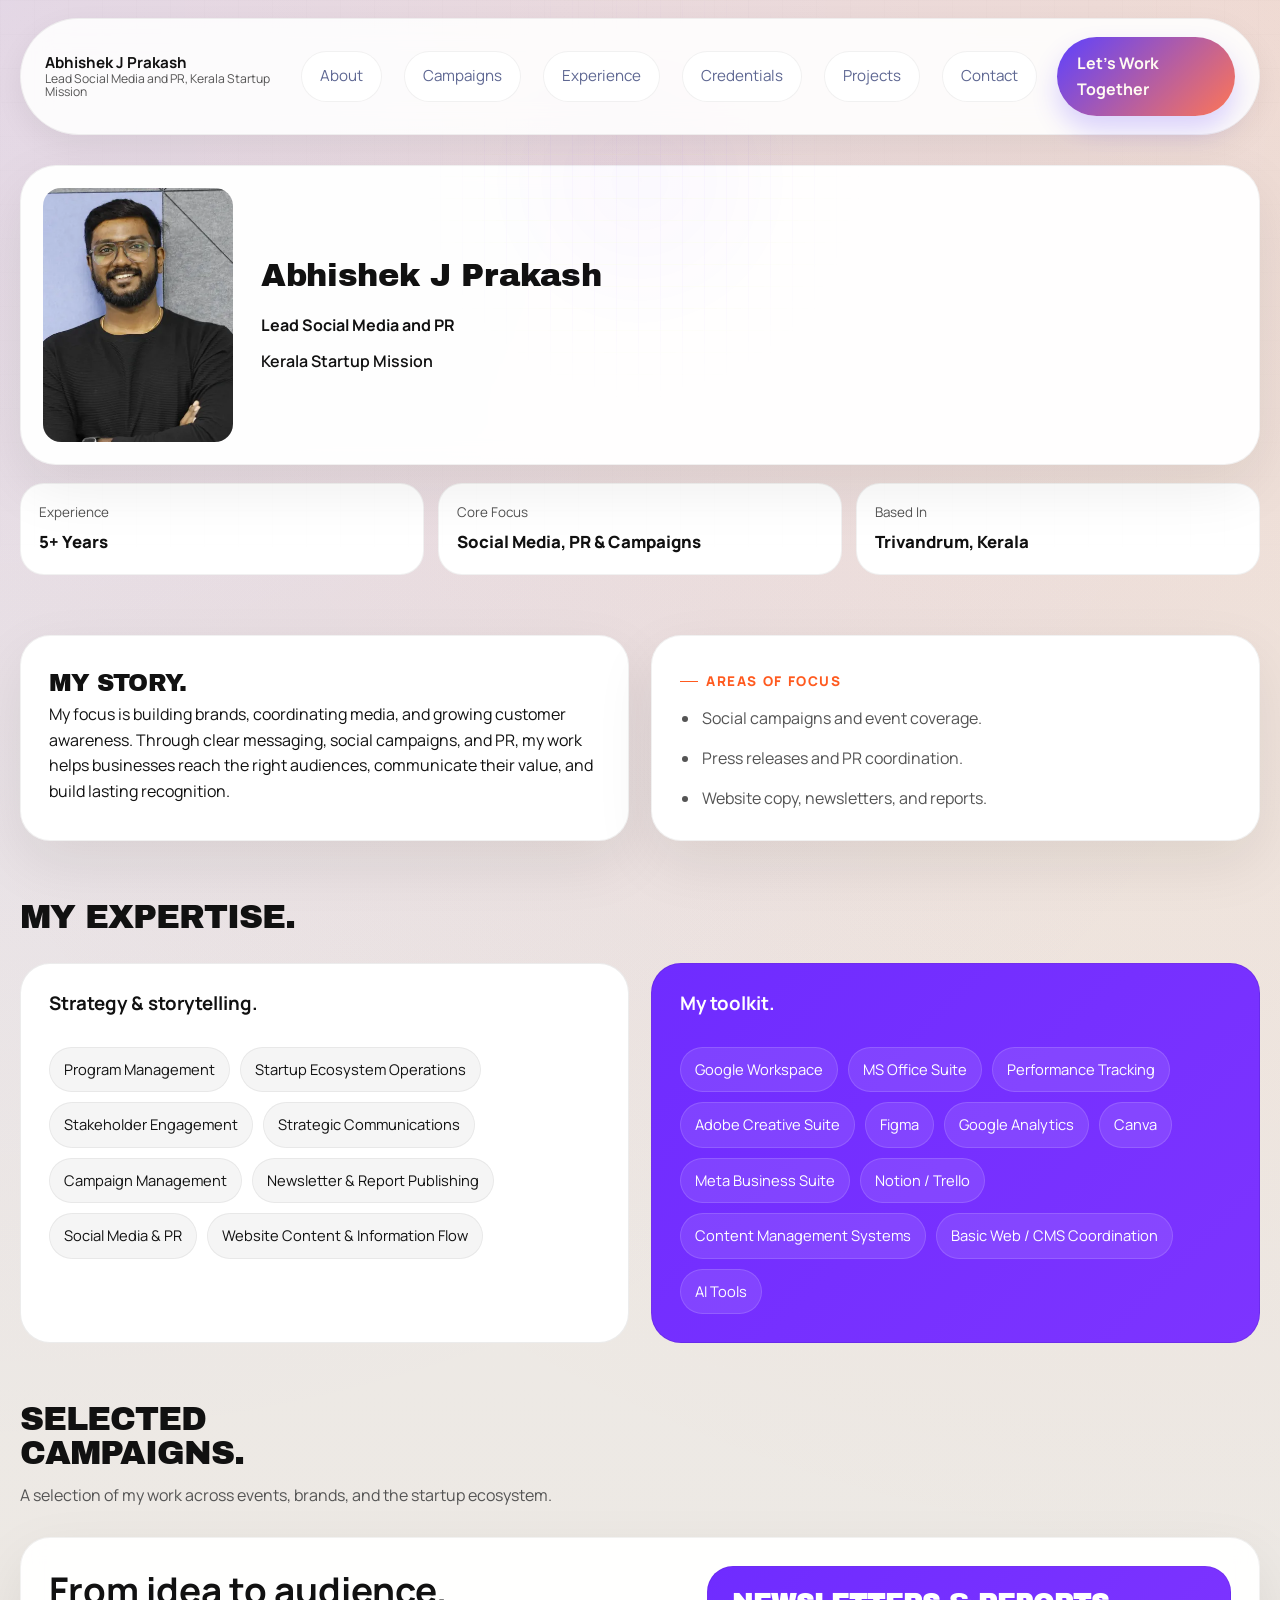
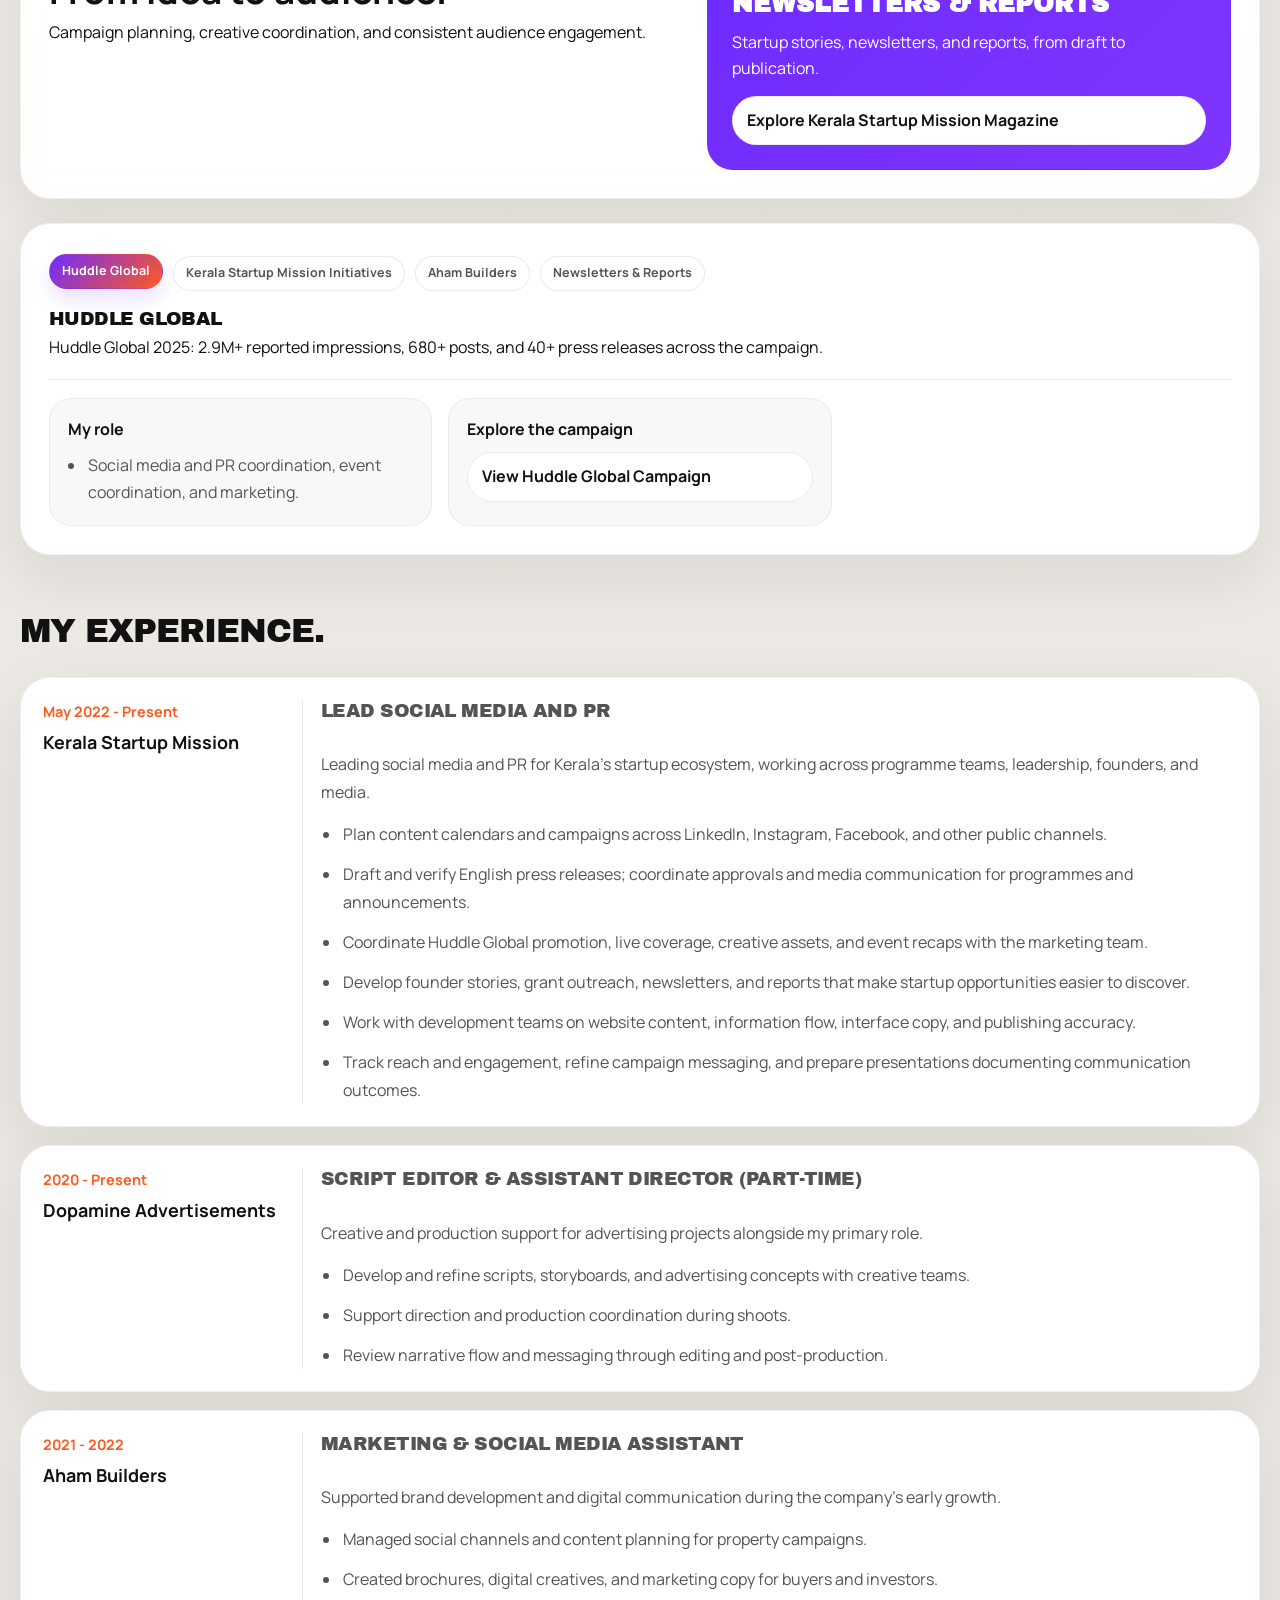
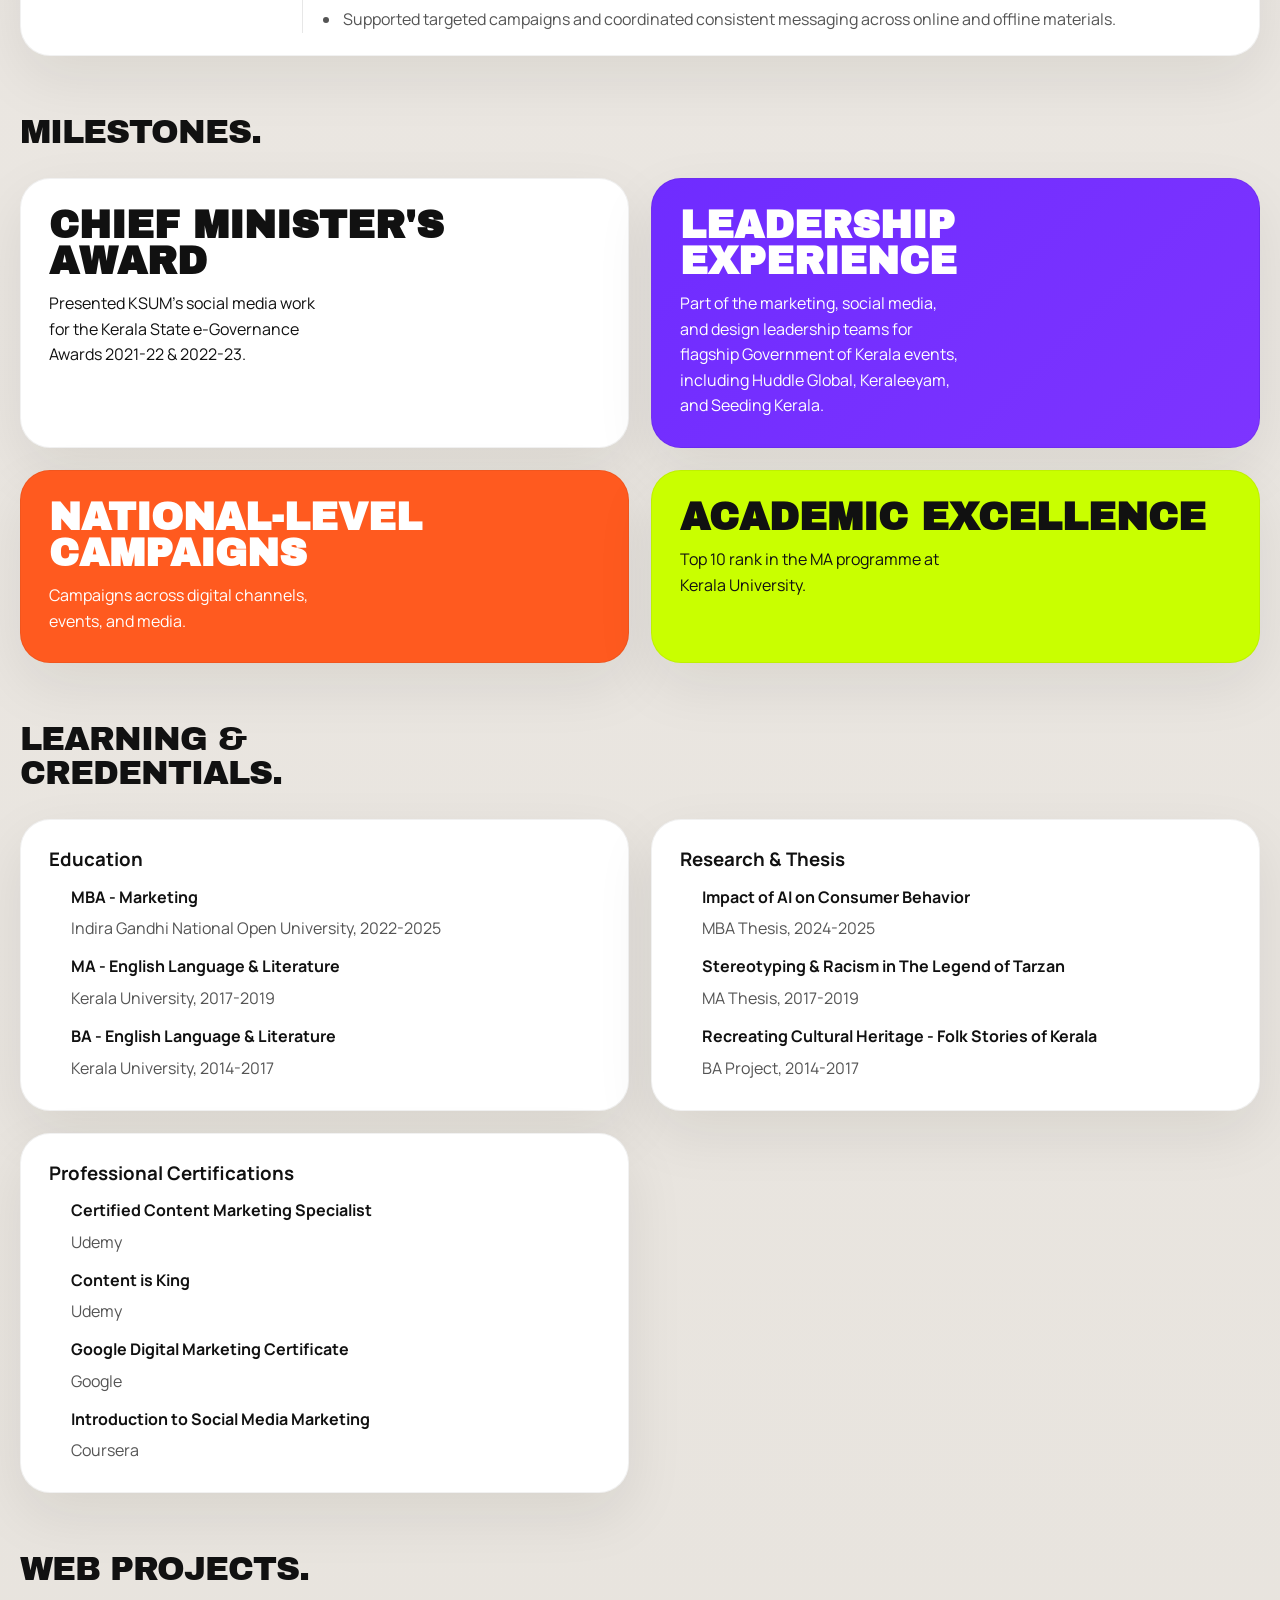
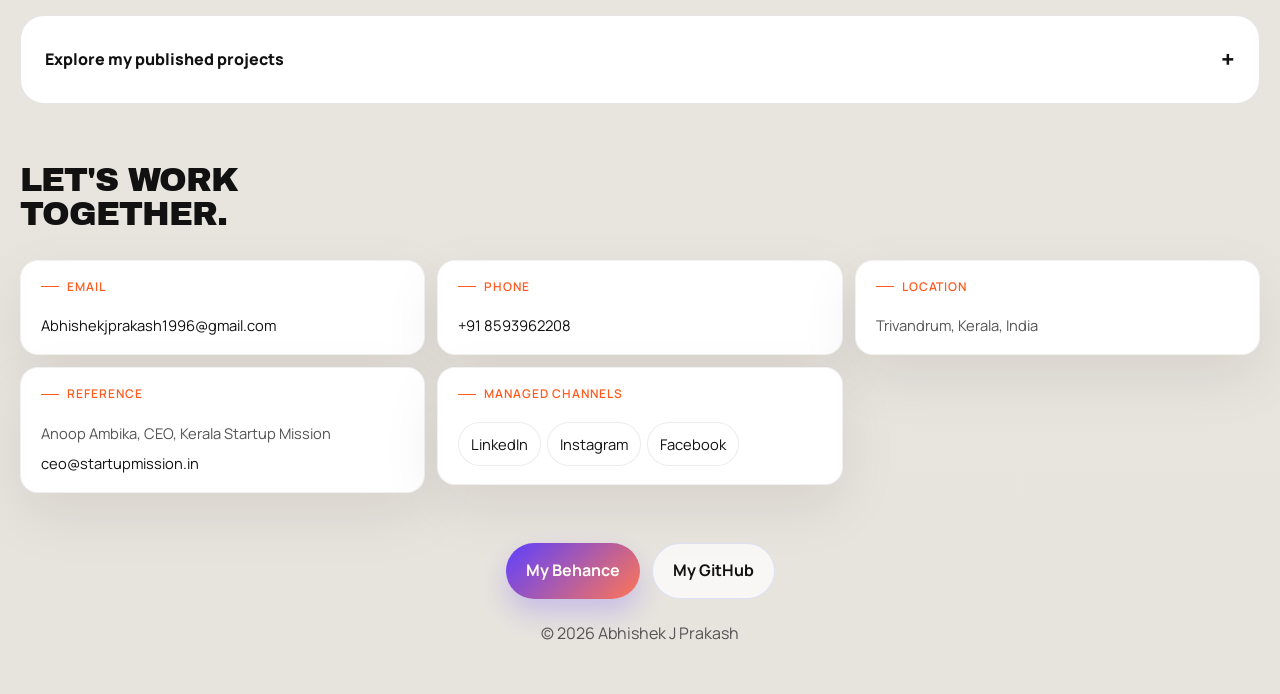
==== commit 43baad2d: "Refine profile focus, simplify headings, and compact contact cards" ====
--- a/index.html
+++ b/index.html
@@ -11,7 +11,7 @@
   <link rel="preconnect" href="https://fonts.googleapis.com">
   <link rel="preconnect" href="https://fonts.gstatic.com" crossorigin>
   <link href="https://fonts.googleapis.com/css2?family=Archivo+Black&amp;family=Manrope:wght@400;600;700;800&amp;display=swap" rel="stylesheet">
-  <link rel="stylesheet" href="styles.css?v=20261002b">
+  <link rel="stylesheet" href="styles.css?v=20261002c">
 </head>
 <body>
   <div class="page-shell">
@@ -66,11 +66,11 @@
 
       <section id="about" class="section intro-grid">
         <article class="info-card reveal">
-          <p class="eyebrow">Profile</p>
           <h2>My story.</h2>
           <p>
-            Working with founders, teams, and media to bring Kerala's startup ecosystem to a wider audience.
-            My focus spans social strategy, PR, event coverage, and editorial publishing.
+            My focus is building brands, coordinating media, and growing customer awareness.
+            Through clear messaging, social campaigns, and PR, my work helps businesses reach the right audiences,
+            communicate their value, and build lasting recognition.
           </p>
         </article>
 
@@ -82,13 +82,11 @@
 
       <section class="section expertise">
         <div class="section-heading reveal">
-          <p class="eyebrow">Expertise</p>
           <h2>My expertise.</h2>
         </div>
 
         <div class="tag-layout reveal">
           <article class="tag-card expertise-card expertise-card-primary">
-            <span class="card-kicker">Core Expertise</span>
             <h3>Strategy & storytelling.</h3>
             <div class="tag-wrap">
               <span>Program Management</span>
@@ -103,7 +101,6 @@
           </article>
 
           <article class="tag-card expertise-card expertise-card-secondary">
-            <span class="card-kicker">Technical Skills</span>
             <h3>My toolkit.</h3>
             <div class="tag-wrap">
               <span>Google Workspace</span>
@@ -125,7 +122,6 @@
 
       <section id="campaigns" class="section campaigns">
         <div class="section-heading reveal">
-          <p class="eyebrow">Campaign Portfolio</p>
           <h2>Selected campaigns.</h2>
           <p>
             A selection of my work across events, brands, and the startup ecosystem.
@@ -134,14 +130,12 @@
 
         <div class="campaign-spotlight reveal">
           <div class="spotlight-copy">
-            <span class="mini-label">Featured Campaign Strength</span>
             <h3>From idea to audience.</h3>
             <p>
               Campaign planning, creative coordination, and consistent audience engagement.
             </p>
           </div>
           <div class="spotlight-panel">
-            <span class="mini-label">Featured Editorial Reference</span>
             <h3>Newsletters & Reports</h3>
             <p>Startup stories, newsletters, and reports, from draft to publication.</p>
             <a class="inline-link" href="https://magazine.startupmission.in/" target="_blank" rel="noreferrer">Explore Kerala Startup Mission Magazine</a>
@@ -150,7 +144,6 @@
 
         <aside id="campaign-detail" class="campaign-detail reveal">
           <div class="campaign-detail-header">
-            <p class="eyebrow">Campaign Details</p>
             <div id="campaign-detail-tabs" class="campaign-detail-tabs" aria-label="Campaign detail tabs"></div>
             <h3 id="campaign-title">Huddle Global 2022-2025</h3>
             <p id="campaign-summary"></p>
@@ -161,7 +154,6 @@
 
       <section id="experience" class="section experience">
         <div class="section-heading reveal">
-          <p class="eyebrow">Professional Experience</p>
           <h2>My experience.</h2>
         </div>
 
@@ -221,7 +213,6 @@
 
       <section class="section achievements">
         <div class="section-heading reveal">
-          <p class="eyebrow">Recognition</p>
           <h2>Milestones.</h2>
         </div>
 
@@ -232,7 +223,7 @@
           </article>
           <article class="achievement-card">
             <h3>Leadership Experience</h3>
-            <p>Part of Huddle Global's marketing, social media, and design leadership team.</p>
+            <p>Part of the marketing, social media, and design leadership teams for flagship Government of Kerala events, including Huddle Global, Keraleeyam, and Seeding Kerala.</p>
           </article>
           <article class="achievement-card">
             <h3>National-Level Campaigns</h3>
@@ -247,7 +238,6 @@
 
       <section id="credentials" class="section credentials">
         <div class="section-heading reveal">
-          <p class="eyebrow">Education, Certifications & Tools</p>
           <h2>Learning & credentials.</h2>
         </div>
 
@@ -280,38 +270,12 @@
             </ul>
           </article>
 
-          <article class="info-card reveal">
-            <h3>Tools & Platforms</h3>
-            <div class="tag-wrap">
-              <span>Canva</span>
-              <span>Adobe Photoshop</span>
-              <span>Adobe Illustrator</span>
-              <span>Adobe Lightroom</span>
-              <span>Adobe Premiere Pro</span>
-              <span>DaVinci Resolve</span>
-              <span>Filmora</span>
-              <span>Google Analytics</span>
-              <span>Meta Ads Manager</span>
-              <span>Figma</span>
-              <span>Notion / Trello</span>
-              <span>MS Office Suite</span>
-              <span>Google Workspace</span>
-              <span>AI Prompting</span>
-              <span>AI Video & Image Generation</span>
-            </div>
-          </article>
-        </div>
-
-        <div class="language-strip reveal">
-          <span>English (Fluent)</span>
-          <span>Malayalam (Native)</span>
-          <span>Hindi (Conversational)</span>
-          <span>Tamil (Beginner)</span>
-        </div>
-      </section>
+</div>
+
+</section>
 
       <section id="web-projects" class="section">
-        <div class="section-heading"><p class="eyebrow">Web projects</p><h2>Web projects.</h2></div>
+        <div class="section-heading"><h2>Web projects.</h2></div>
         <details class="project-dropdown"><summary>Explore my published projects <span aria-hidden="true">+</span></summary>
           <div class="project-list"><a href="https://abhiz1996.github.io/KSUM-LINKHUB/" target="_blank" rel="noreferrer">KSUM LinkHub<span aria-hidden="true">↗</span></a>
 <a href="https://ksum-qr-creator.vercel.app" target="_blank" rel="noreferrer">KSUM QR Creator<span aria-hidden="true">↗</span></a>
@@ -322,7 +286,6 @@
       </section>
       <section id="contact" class="section contact">
         <div class="section-heading reveal">
-          <p class="eyebrow">Contact</p>
           <h2>Let's work together.</h2>
         </div>
 
@@ -362,6 +325,6 @@
     </footer>
   </div>
 
-  <script src="script.js?v=20261002b"></script>
+  <script src="script.js?v=20261002c"></script>
 </body>
 </html>
--- a/styles.css
+++ b/styles.css
@@ -1018,11 +1018,11 @@
   flex-direction: column;
   gap: 10px;
   justify-content: flex-start;
-  min-height: 170px;
+  min-height: 0;
 }
 
 .contact-card a {
-  font-weight: 700;
+  font-weight: 400;
   line-height: 1.5;
   overflow-wrap: anywhere;
 }
@@ -1037,7 +1037,7 @@
 }
 
 .social-pills-stacked a {
-  width: 100%;
+  width: auto;
   justify-content: center;
 }
 
@@ -1228,6 +1228,16 @@
   .profile-hero .hero-stats { grid-template-columns: 1fr; gap: 8px; }
   .profile-hero .hero-stats div { display: grid; grid-template-columns: 90px minmax(0, 1fr); align-items: baseline; gap: 12px; padding: 14px 16px; border-radius: 16px; }
   .profile-hero .hero-stats dd { margin: 0; font-size: .9rem; }
+}
+.contact .contact-grid { gap: 12px; align-items: start; }
+.contact .contact-card { padding: 18px 20px; gap: 8px; border-radius: 18px; min-width: 0; }
+.contact .contact-card .mini-label { font-weight: 600; font-size: .75rem; letter-spacing: .08em; line-height: 1.3; }
+.contact .contact-card a, .contact .contact-card p { font-weight: 400; font-size: .92rem; line-height: 1.5; margin: 0; }
+.contact .social-pills-stacked { flex-direction: row; flex-wrap: wrap; gap: 6px; }
+.contact .social-pills-stacked a { padding: 10px 12px; min-height: 44px; }
+@media (max-width: 760px) {
+  .contact .contact-card { padding: 15px 16px; }
+  .contact .contact-grid { gap: 10px; }
 }
 .menu-toggle { display: none; }
 .reveal { opacity: 1; transform: none; }
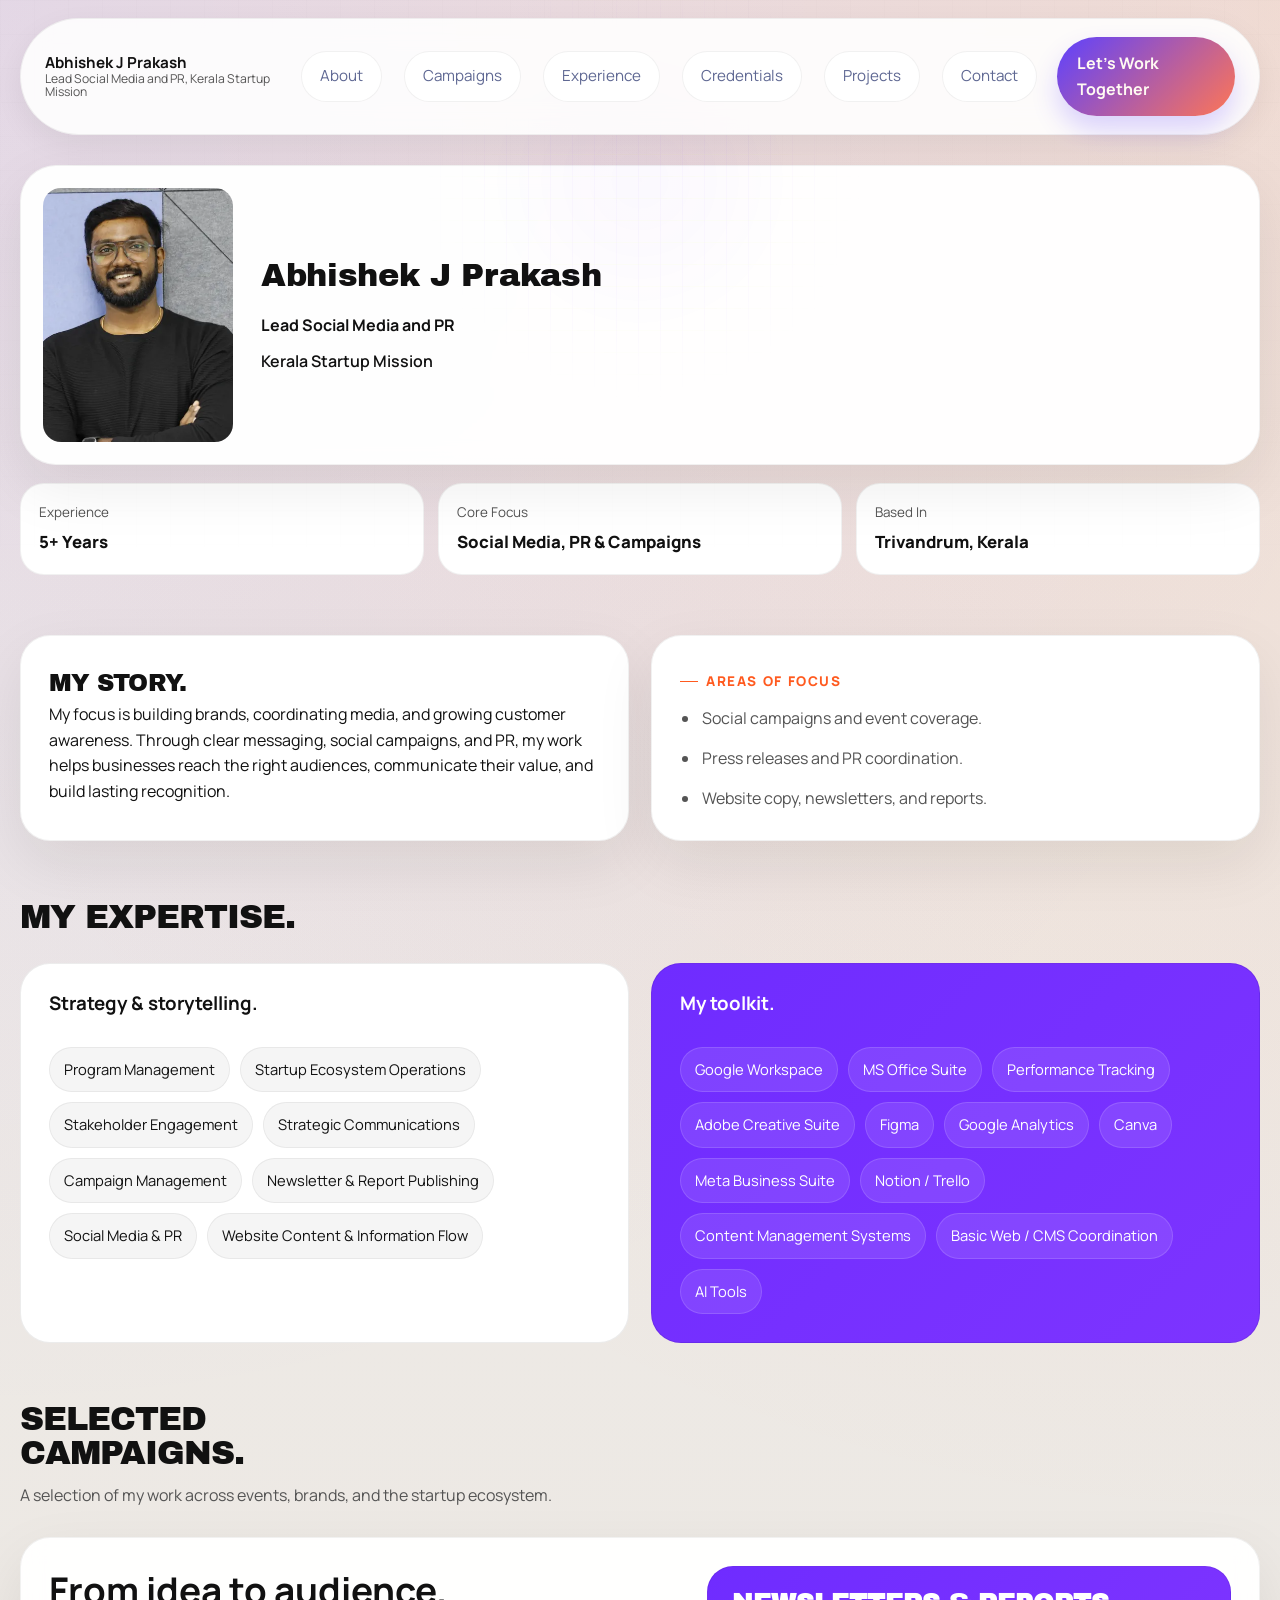
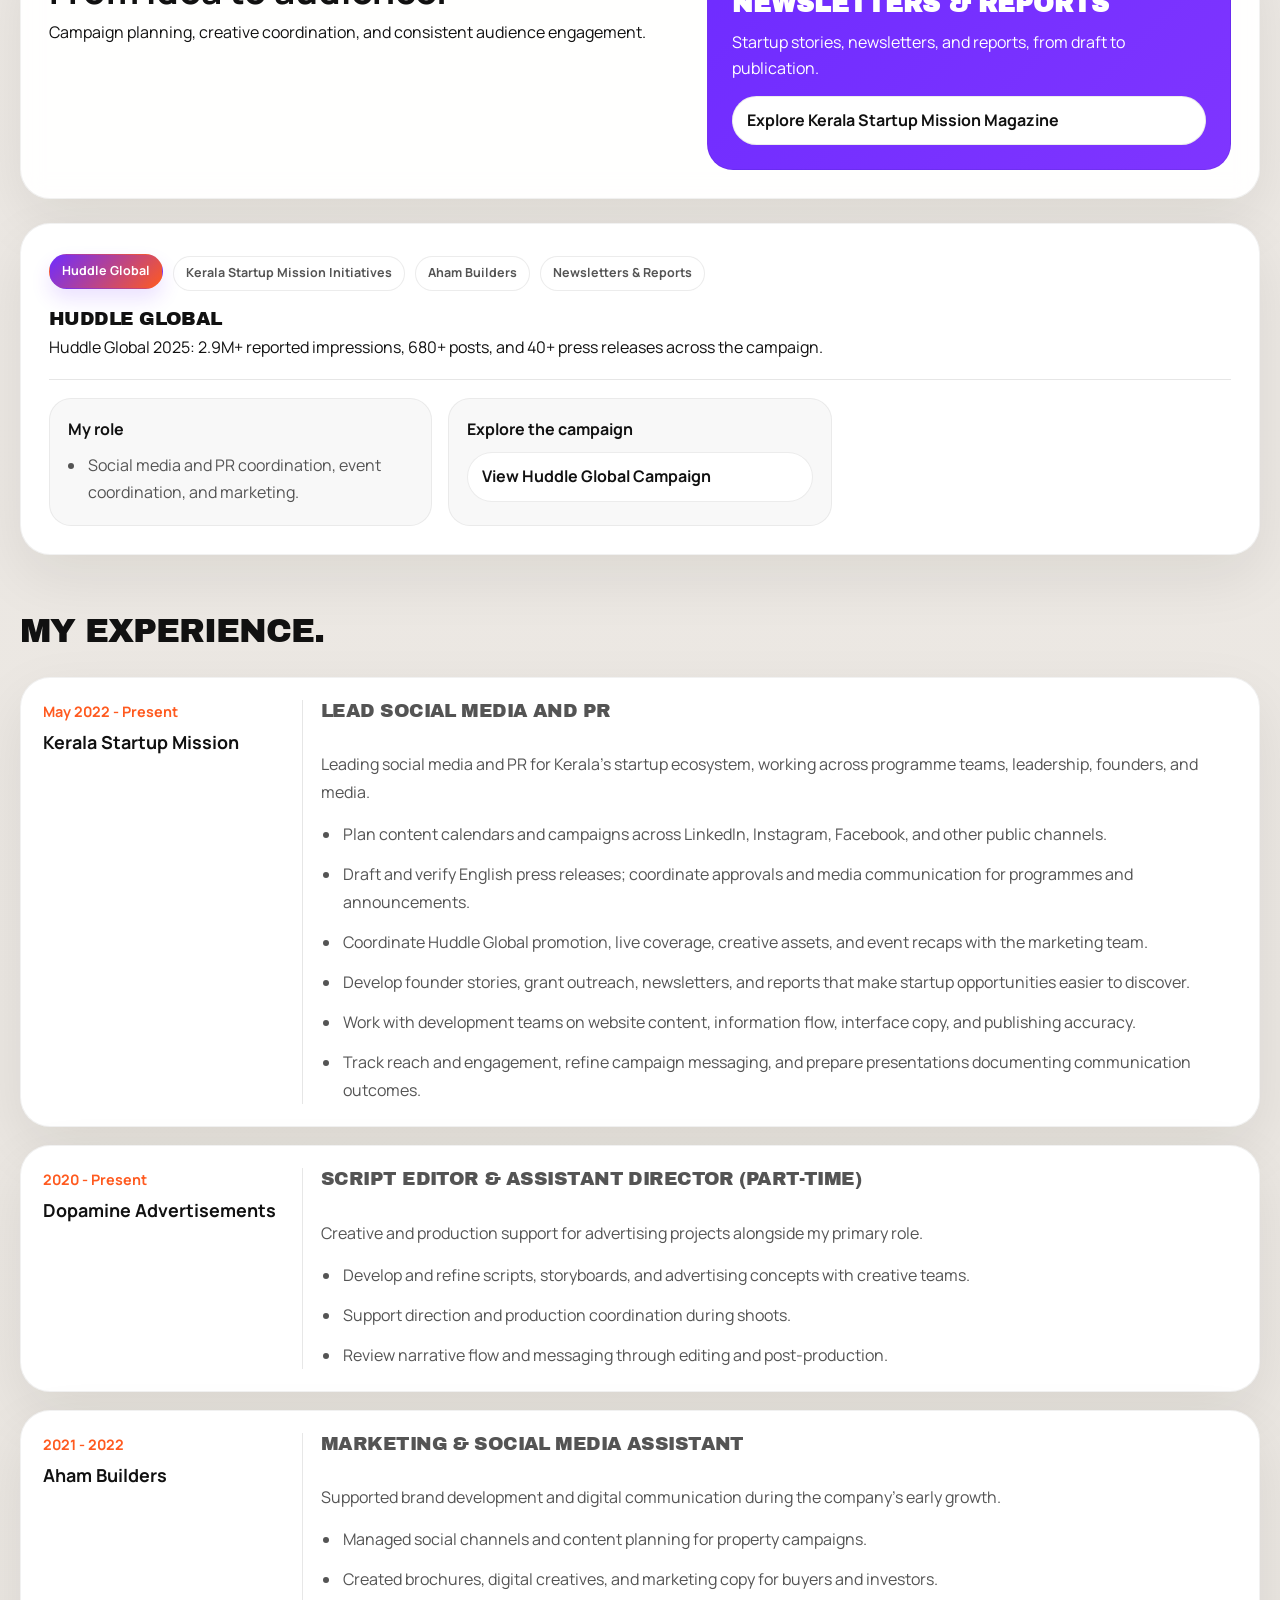
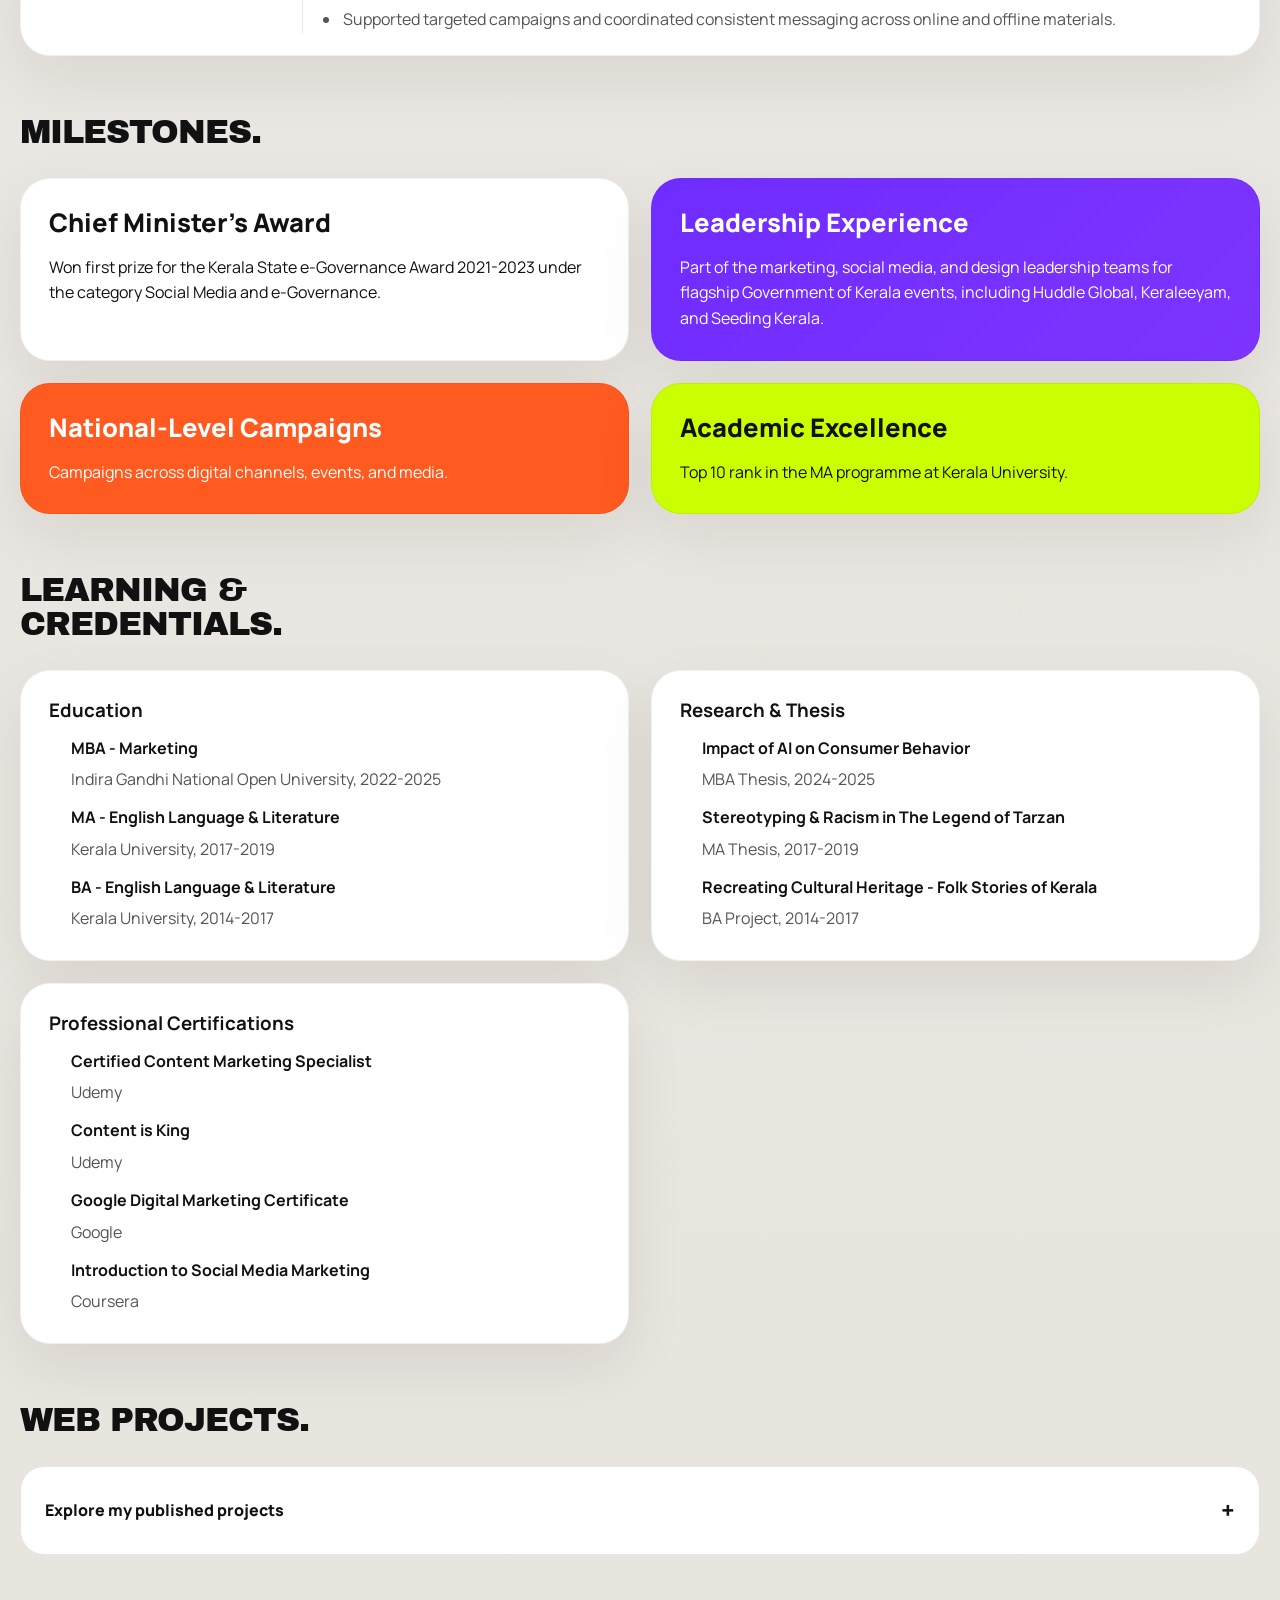
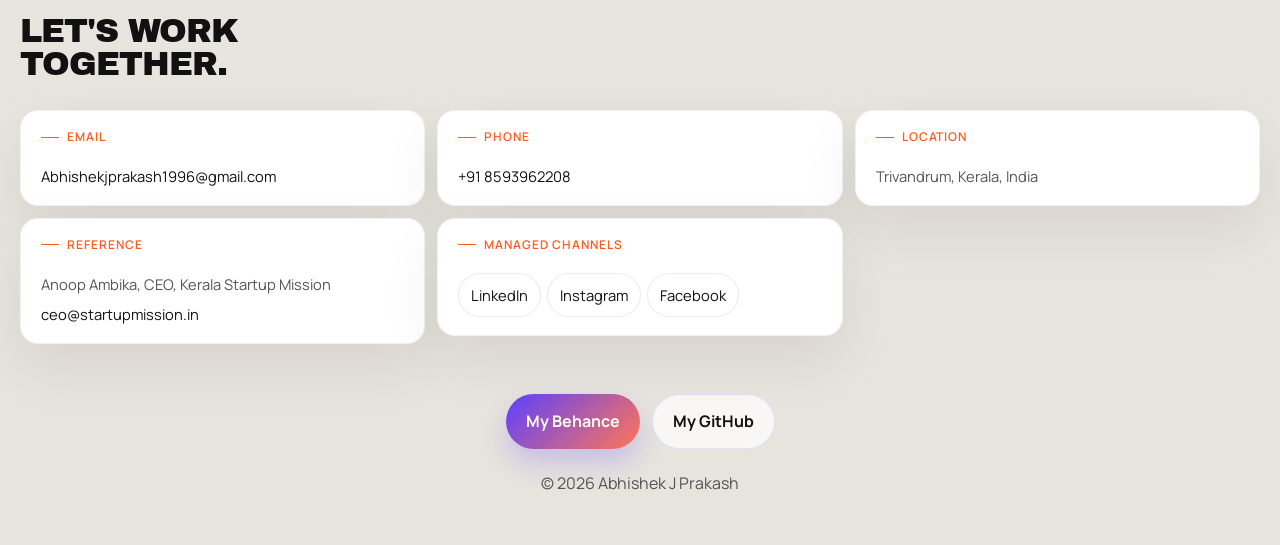
==== commit 1e8d9daf: "Align milestone card typography and update award description" ====
--- a/index.html
+++ b/index.html
@@ -11,7 +11,7 @@
   <link rel="preconnect" href="https://fonts.googleapis.com">
   <link rel="preconnect" href="https://fonts.gstatic.com" crossorigin>
   <link href="https://fonts.googleapis.com/css2?family=Archivo+Black&amp;family=Manrope:wght@400;600;700;800&amp;display=swap" rel="stylesheet">
-  <link rel="stylesheet" href="styles.css?v=20261002c">
+  <link rel="stylesheet" href="styles.css?v=20261002e">
 </head>
 <body>
   <div class="page-shell">
@@ -219,7 +219,7 @@
         <div class="achievement-grid reveal">
           <article class="achievement-card">
             <h3>Chief Minister's Award</h3>
-            <p>Presented KSUM's social media work for the Kerala State e-Governance Awards 2021-22 & 2022-23.</p>
+            <p>Won first prize for the Kerala State e-Governance Award 2021-2023 under the category Social Media and e-Governance.</p>
           </article>
           <article class="achievement-card">
             <h3>Leadership Experience</h3>
--- a/styles.css
+++ b/styles.css
@@ -927,7 +927,9 @@
 .achievement-card {
   display: grid;
   align-content: start;
-  gap: 12px;
+  gap: 16px;
+  min-width: 0;
+  text-align: left;
   padding: 28px;
   border-radius: var(--radius-lg);
   transition: transform 180ms ease, box-shadow 180ms ease;
@@ -935,14 +937,16 @@
 
 .achievement-card h3 {
   margin: 0;
-  font-family: "Archivo Black", sans-serif;
-  font-size: clamp(1.6rem, 3vw, 2.7rem);
-  line-height: 0.94;
-  text-transform: uppercase;
+  font-family: "Manrope", sans-serif;
+  font-weight: 800;
+  font-size: clamp(1.2rem, 2vw, 1.65rem);
+  line-height: 1.25;
+  text-transform: none;
+  overflow-wrap: anywhere;
 }
 
 .achievement-card p {
-  max-width: 28ch;
+  max-width: none;
   font-size: 1rem;
   line-height: 1.6;
 }
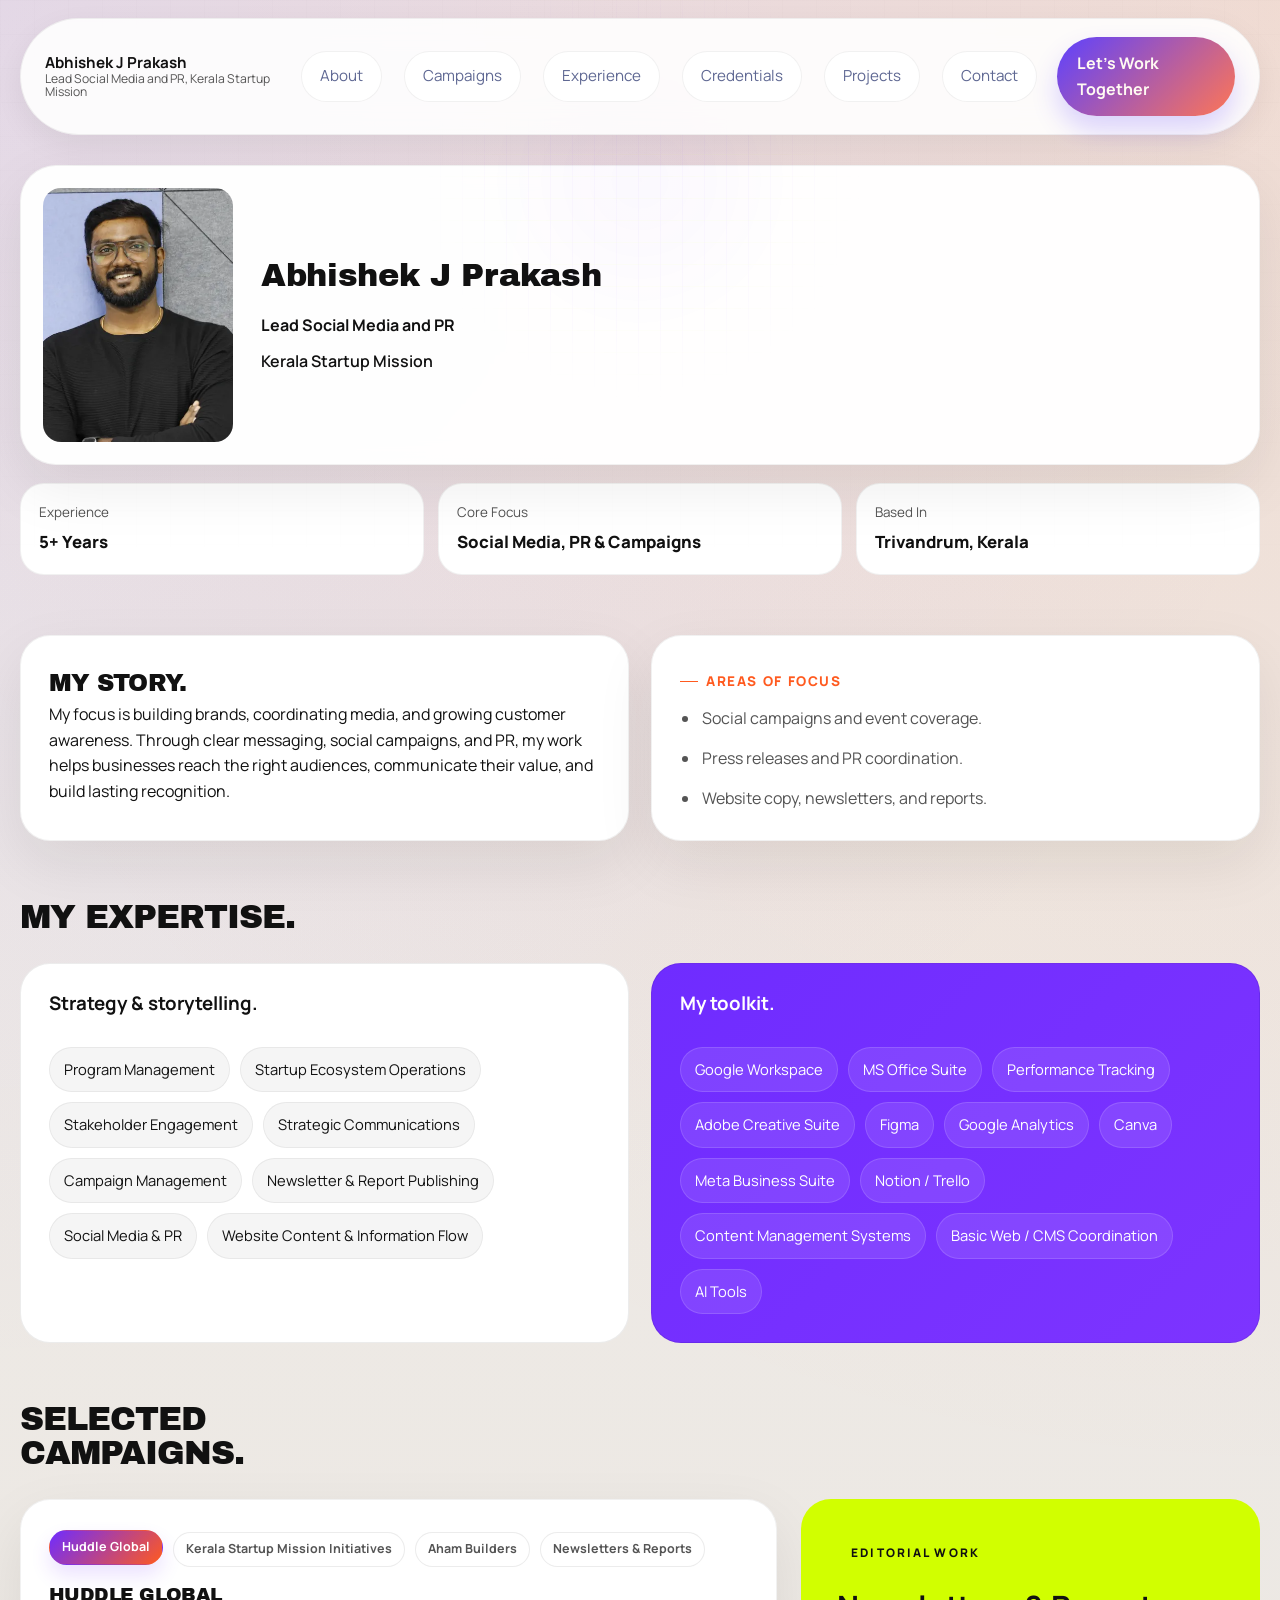
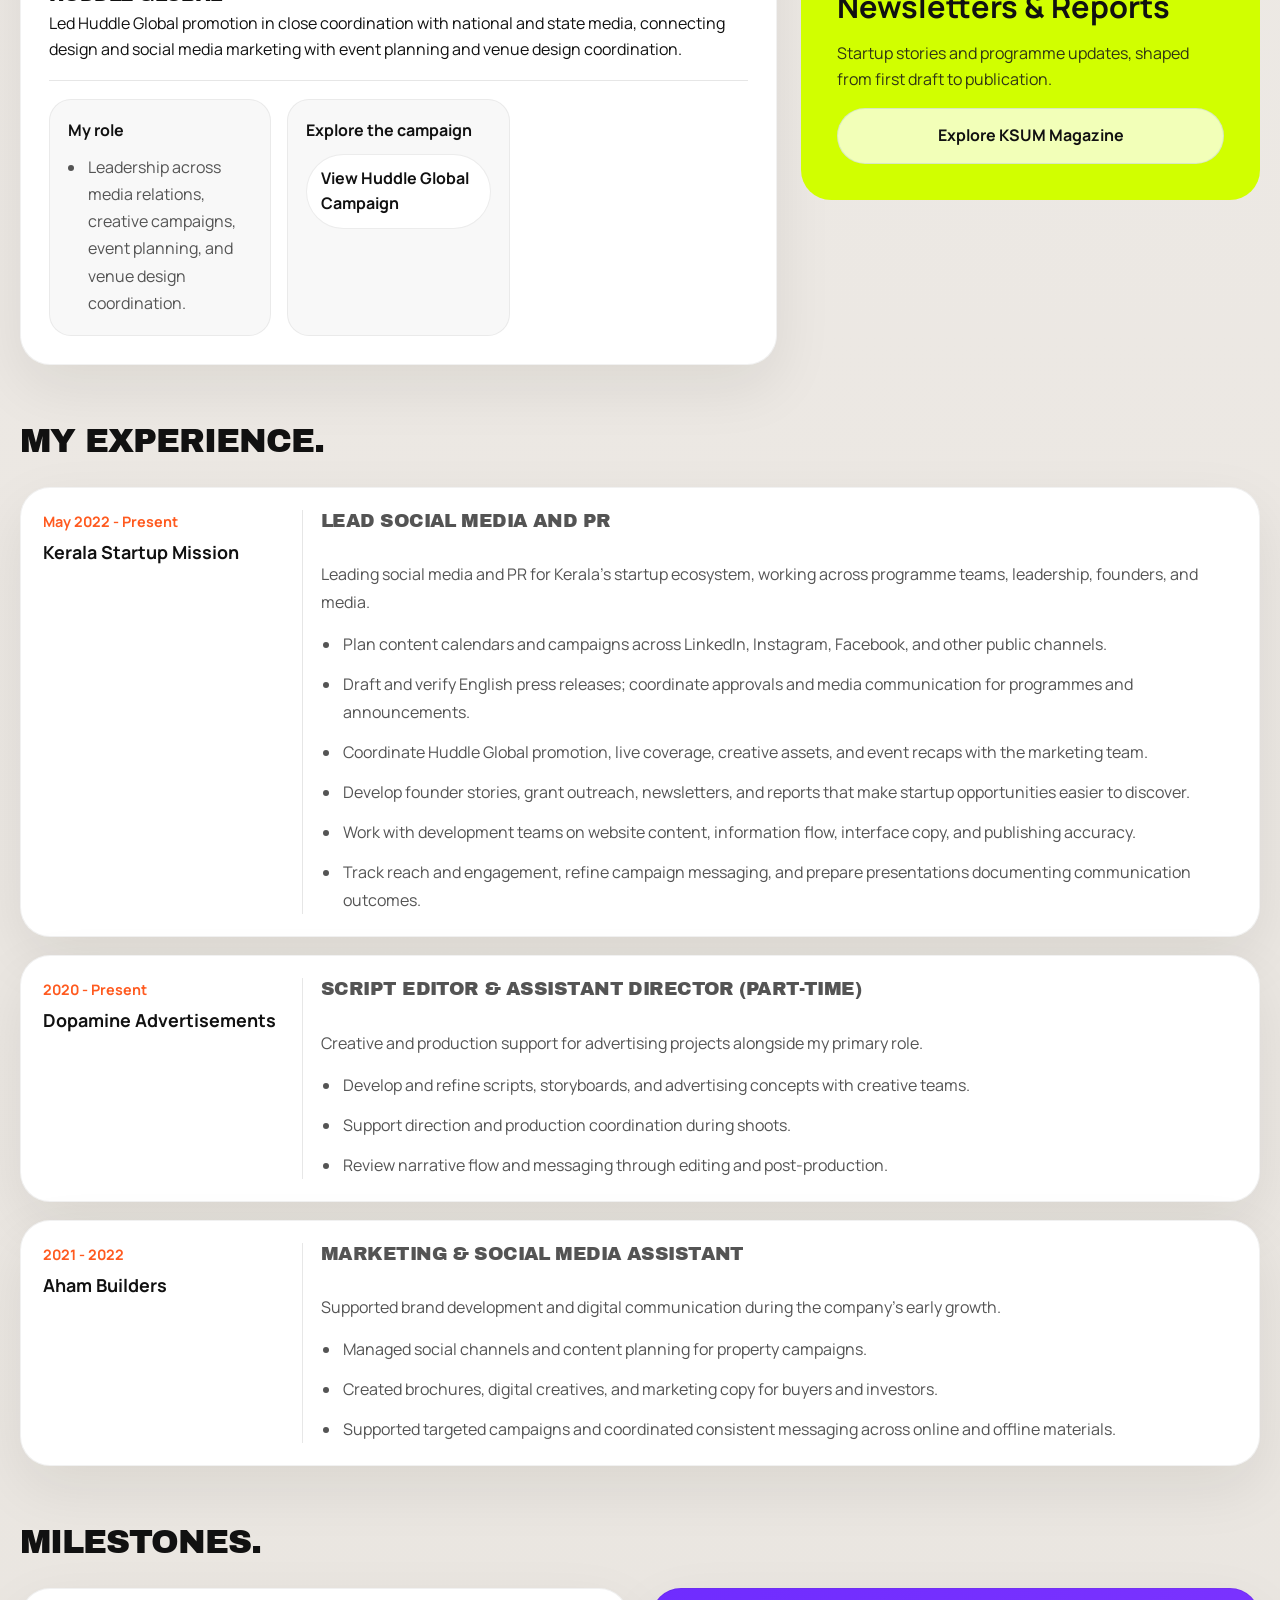
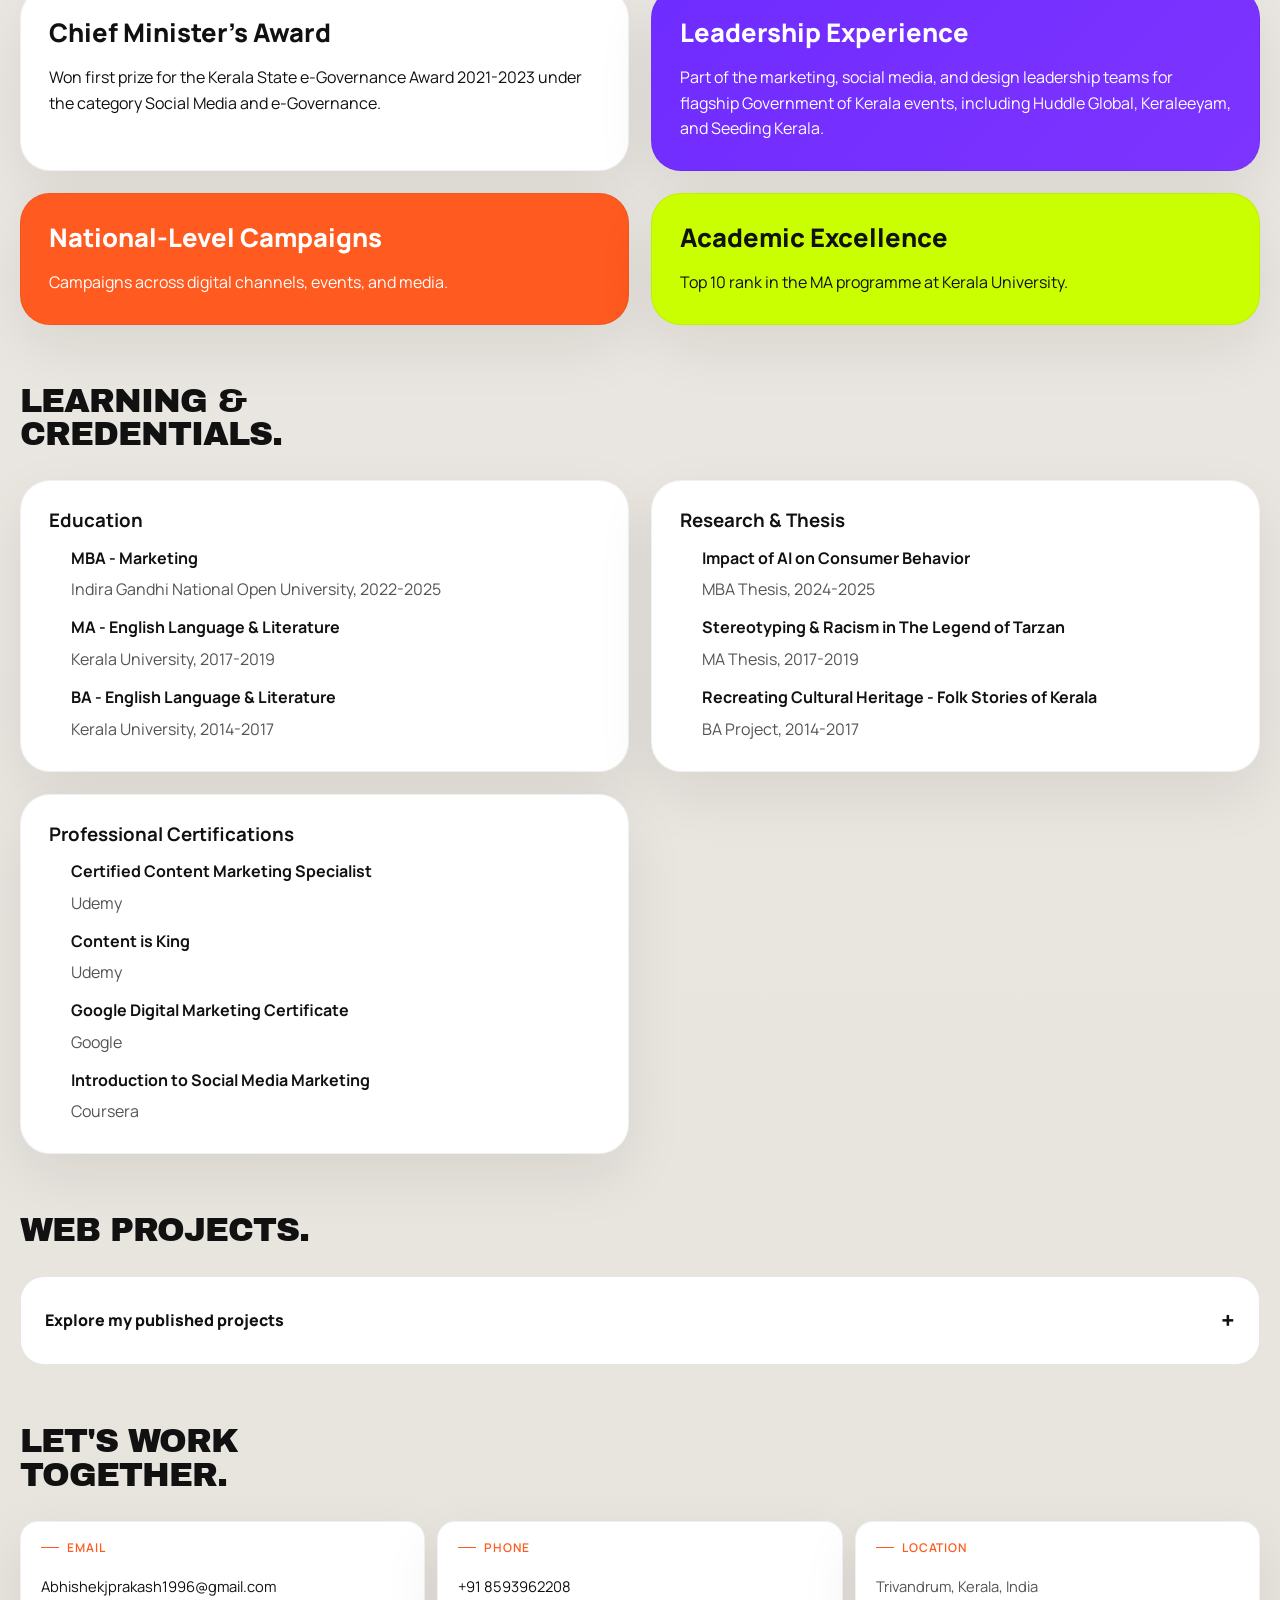
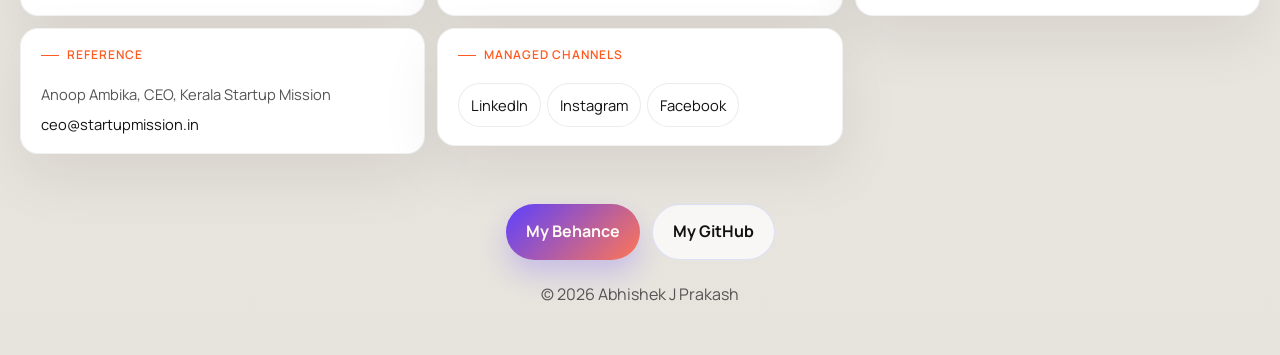
==== commit d6edc9e5: "Simplify campaign pages and highlight editorial work" ====
--- a/index.html
+++ b/index.html
@@ -11,7 +11,7 @@
   <link rel="preconnect" href="https://fonts.googleapis.com">
   <link rel="preconnect" href="https://fonts.gstatic.com" crossorigin>
   <link href="https://fonts.googleapis.com/css2?family=Archivo+Black&amp;family=Manrope:wght@400;600;700;800&amp;display=swap" rel="stylesheet">
-  <link rel="stylesheet" href="styles.css?v=20261002e">
+  <link rel="stylesheet" href="styles.css?v=20261002f">
 </head>
 <body>
   <div class="page-shell">
@@ -123,25 +123,9 @@
       <section id="campaigns" class="section campaigns">
         <div class="section-heading reveal">
           <h2>Selected campaigns.</h2>
-          <p>
-            A selection of my work across events, brands, and the startup ecosystem.
-          </p>
-        </div>
-
-        <div class="campaign-spotlight reveal">
-          <div class="spotlight-copy">
-            <h3>From idea to audience.</h3>
-            <p>
-              Campaign planning, creative coordination, and consistent audience engagement.
-            </p>
-          </div>
-          <div class="spotlight-panel">
-            <h3>Newsletters & Reports</h3>
-            <p>Startup stories, newsletters, and reports, from draft to publication.</p>
-            <a class="inline-link" href="https://magazine.startupmission.in/" target="_blank" rel="noreferrer">Explore Kerala Startup Mission Magazine</a>
-          </div>
-        </div>
-
+        </div>
+
+        <div class="campaign-workspace">
         <aside id="campaign-detail" class="campaign-detail reveal">
           <div class="campaign-detail-header">
             <div id="campaign-detail-tabs" class="campaign-detail-tabs" aria-label="Campaign detail tabs"></div>
@@ -150,6 +134,13 @@
           </div>
           <div id="campaign-sections" class="campaign-sections"></div>
         </aside>
+          <article class="newsletter-feature reveal">
+            <span class="card-kicker">Editorial work</span>
+            <h3>Newsletters &amp; Reports</h3>
+            <p>Startup stories and programme updates, shaped from first draft to publication.</p>
+            <a class="button button-secondary" href="https://magazine.startupmission.in/" target="_blank" rel="noreferrer">Explore KSUM Magazine</a>
+          </article>
+        </div>
       </section>
 
       <section id="experience" class="section experience">
@@ -325,6 +316,6 @@
     </footer>
   </div>
 
-  <script src="script.js?v=20261002c"></script>
+  <script src="script.js?v=20261002f"></script>
 </body>
 </html>
--- a/styles.css
+++ b/styles.css
@@ -766,6 +766,39 @@
   border-color: rgba(255, 255, 255, 0.14);
 }
 
+.campaign-workspace {
+  display: grid;
+  grid-template-columns: minmax(0, 1.65fr) minmax(0, 1fr);
+  align-items: start;
+  gap: 24px;
+}
+.newsletter-feature {
+  display: grid;
+  gap: 16px;
+  padding: clamp(22px, 3vw, 36px);
+  border-radius: 30px;
+  background: #d1ff00;
+  color: #111;
+}
+.newsletter-feature h3 { margin: 0; font-size: clamp(1.4rem, 2.4vw, 2rem); line-height: 1.2; }
+.newsletter-feature p { margin: 0; color: #303514; }
+.newsletter-feature .button { white-space: normal; text-align: center; }
+.initiative-heading h1 { font-family: "Archivo Black", sans-serif; font-size: clamp(1.9rem, 4vw, 3.5rem); line-height: 1.15; max-width: 22ch; margin: 0 0 20px; }
+.initiative-heading p { max-width: 65ch; margin: 0; }
+.channel-outreach { display: grid; grid-template-columns: repeat(3, minmax(0, 1fr)); gap: 18px; }
+.channel-outreach article { padding: 24px; border-radius: 24px; background: #fff; display: flex; flex-direction: column; align-items: start; gap: 12px; }
+.channel-outreach h3, .channel-outreach p { margin: 0; }
+.channel-outreach strong { font-size: clamp(1.7rem, 3vw, 2.5rem); }
+.channel-outreach a { margin-top: auto; }
+.case-metrics.social-totals { grid-template-columns: repeat(2, minmax(0, 1fr)); }
+@media (max-width: 900px) {
+  .campaign-workspace, .channel-outreach { grid-template-columns: minmax(0, 1fr); }
+  .newsletter-feature { border-radius: 20px; }
+}
+@media (max-width: 480px) {
+  .case-metrics.social-totals { grid-template-columns: minmax(0, 1fr); }
+}
+
 .campaign-spotlight {
   display: grid;
   grid-template-columns: 1.1fr 0.9fr;
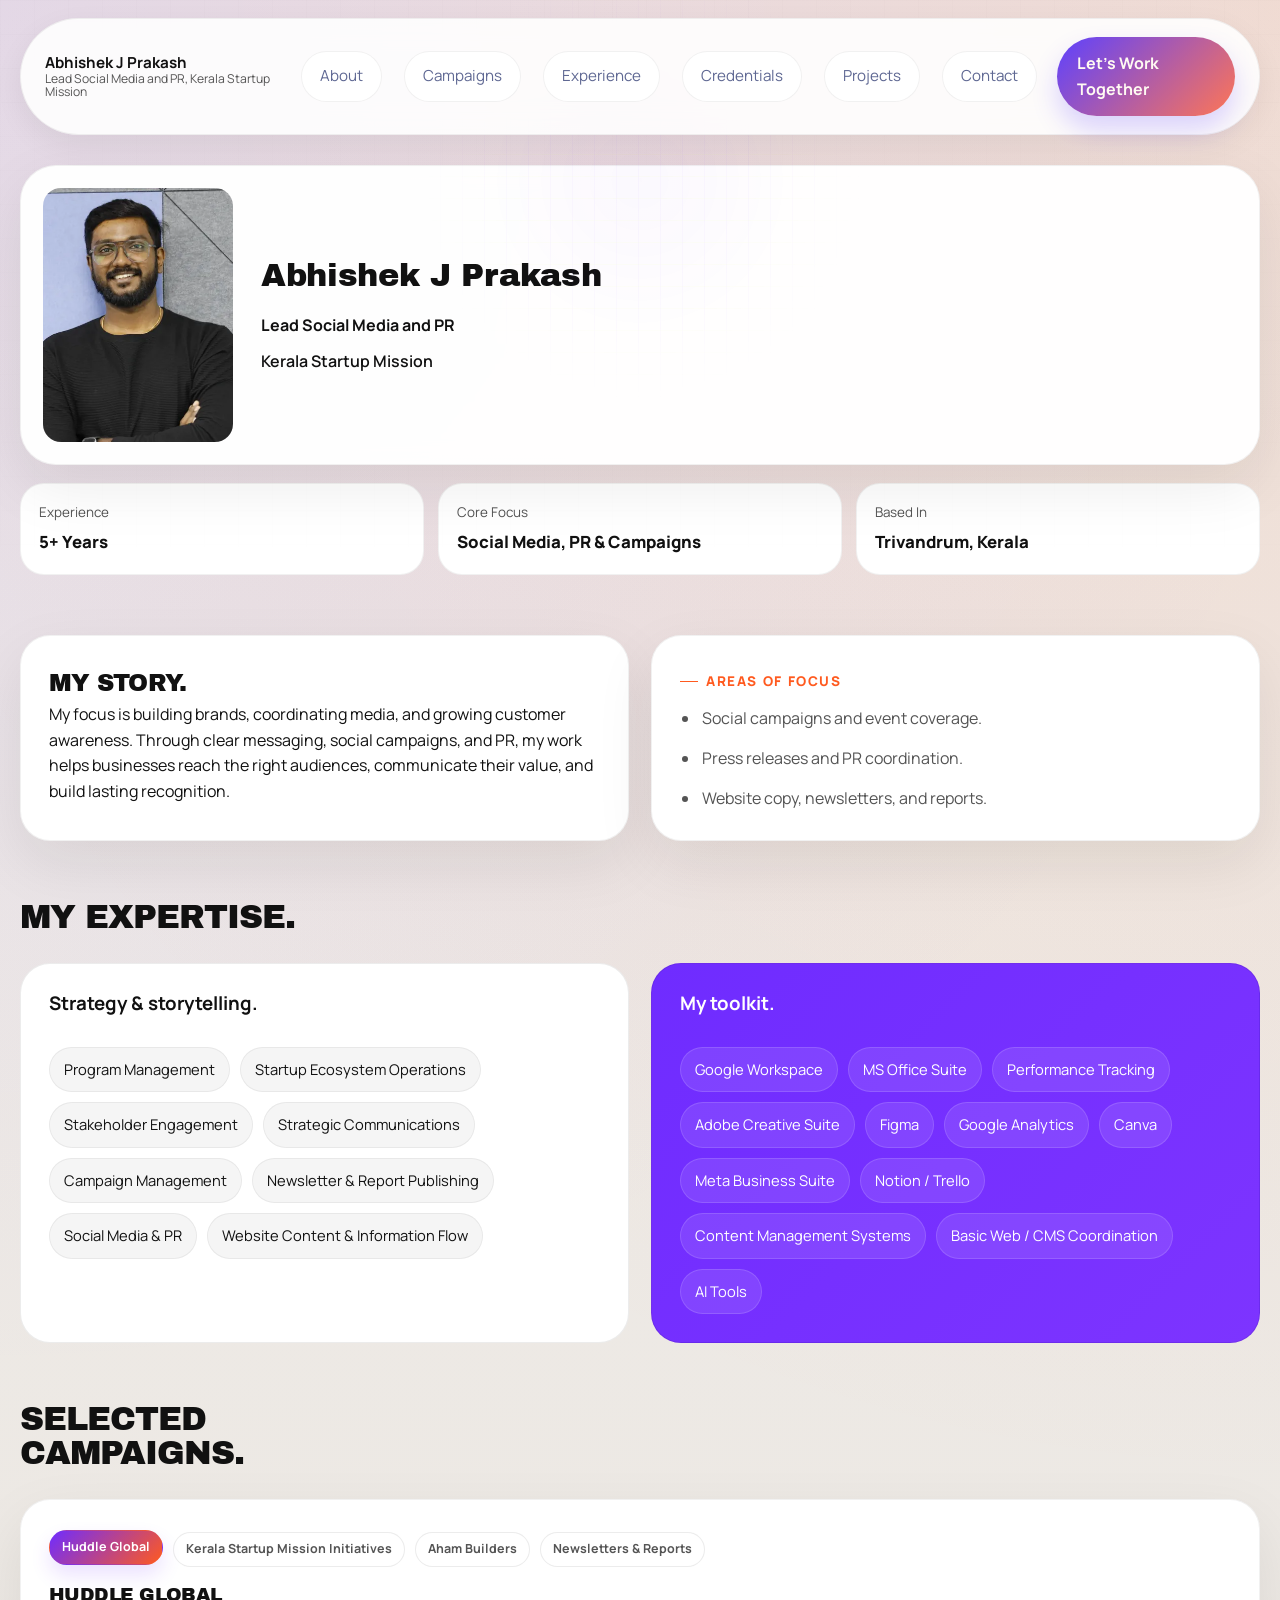
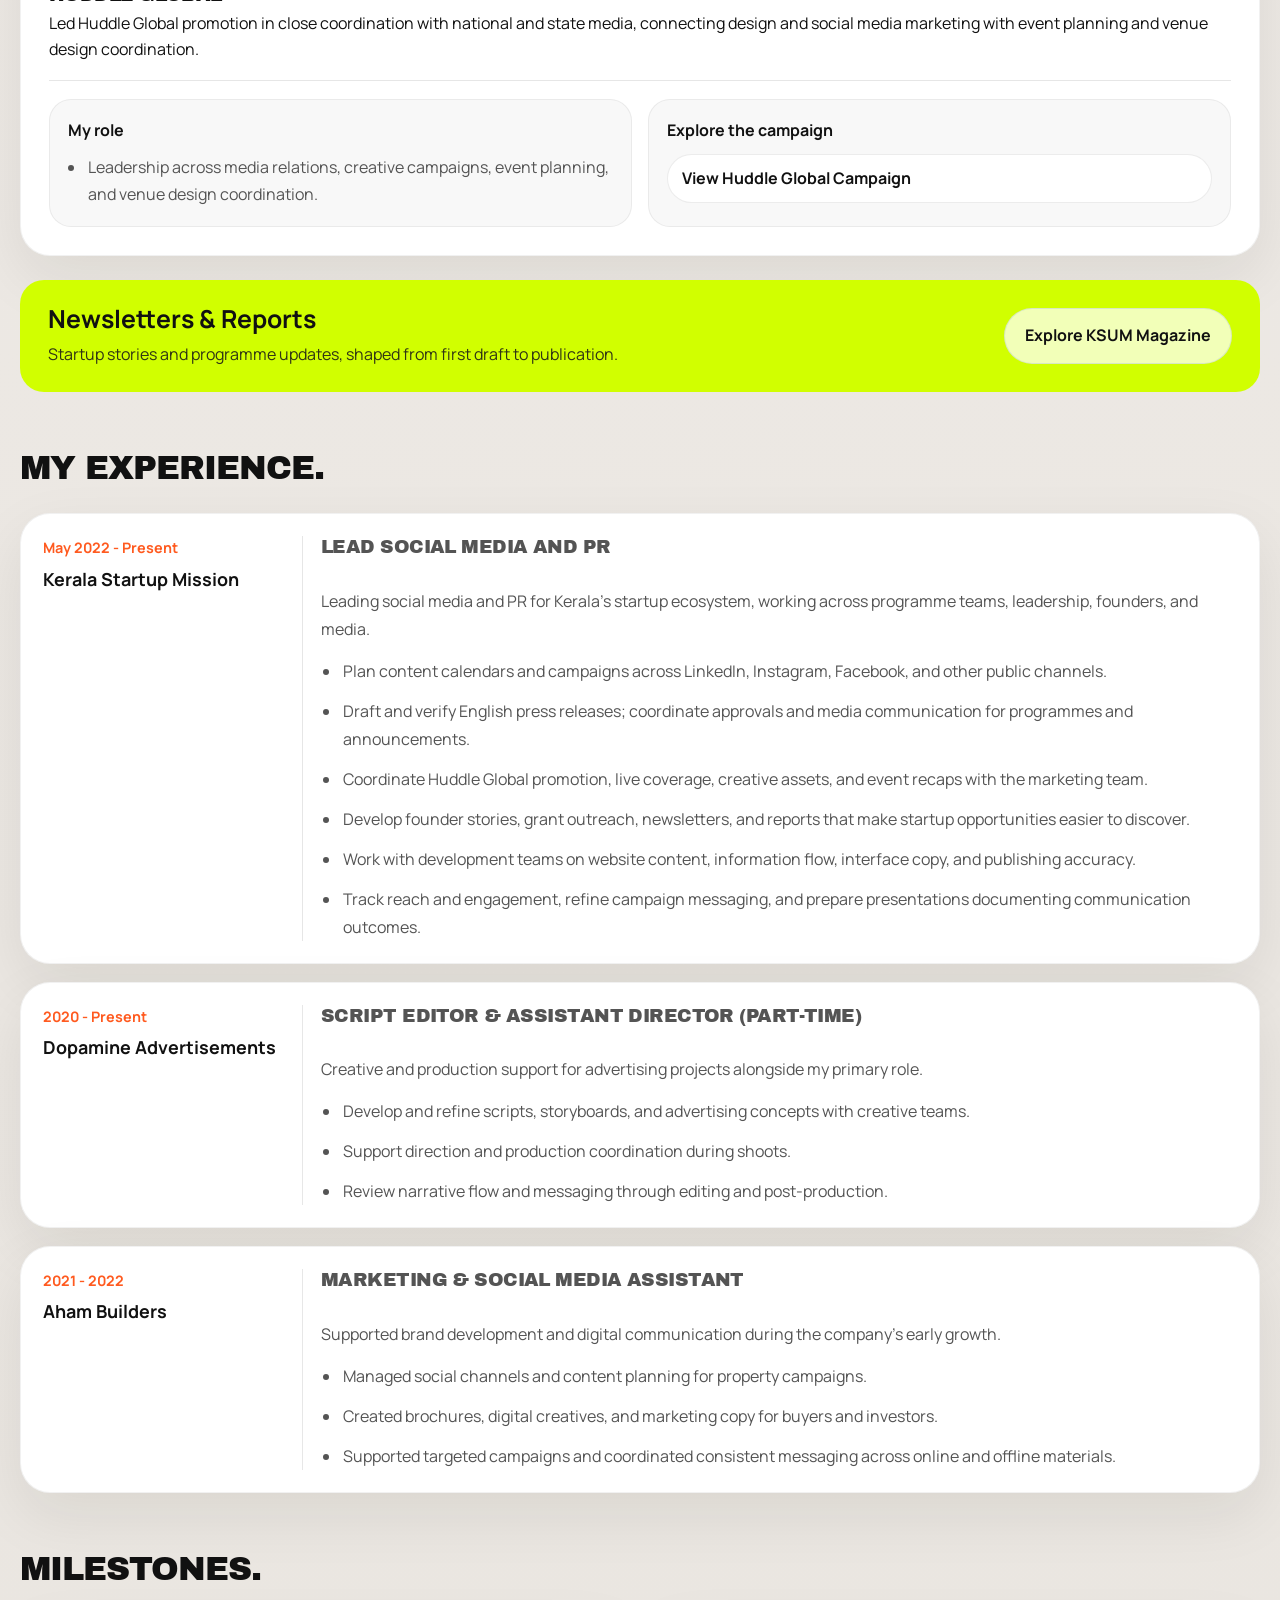
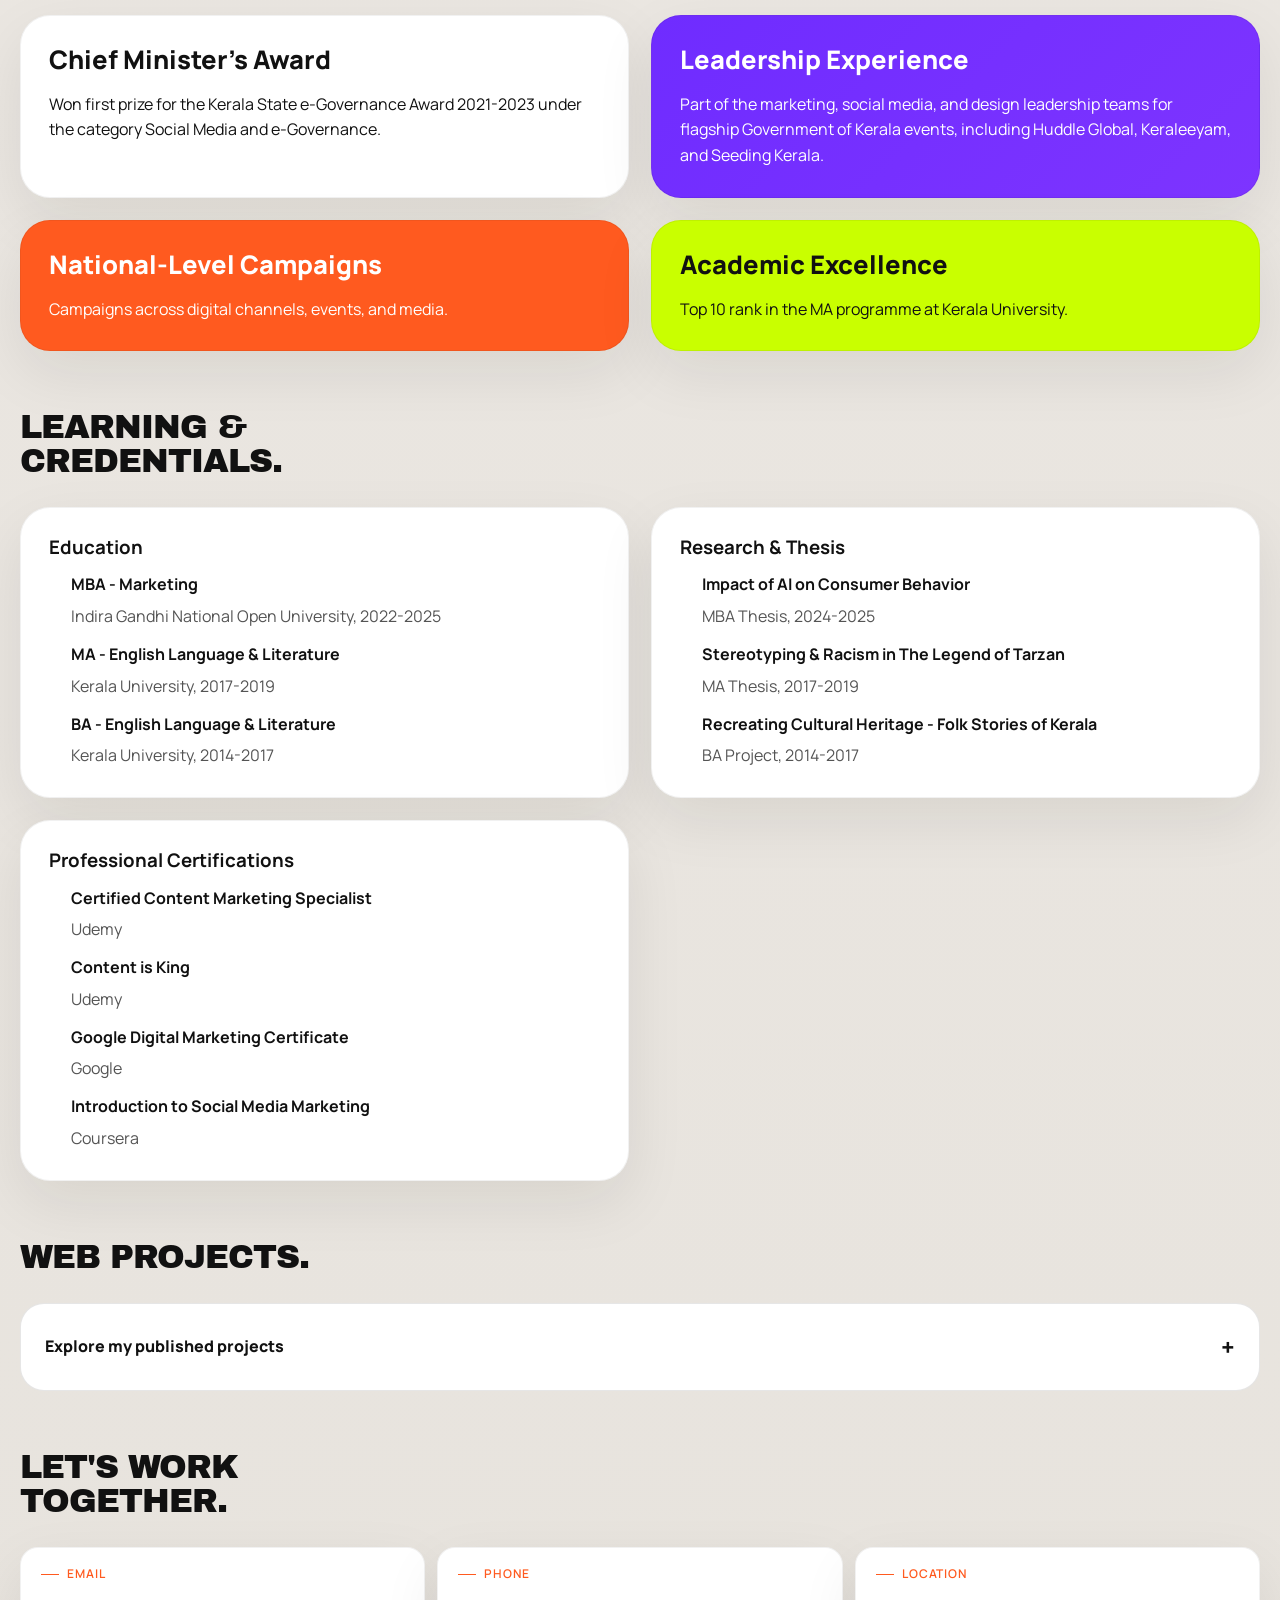
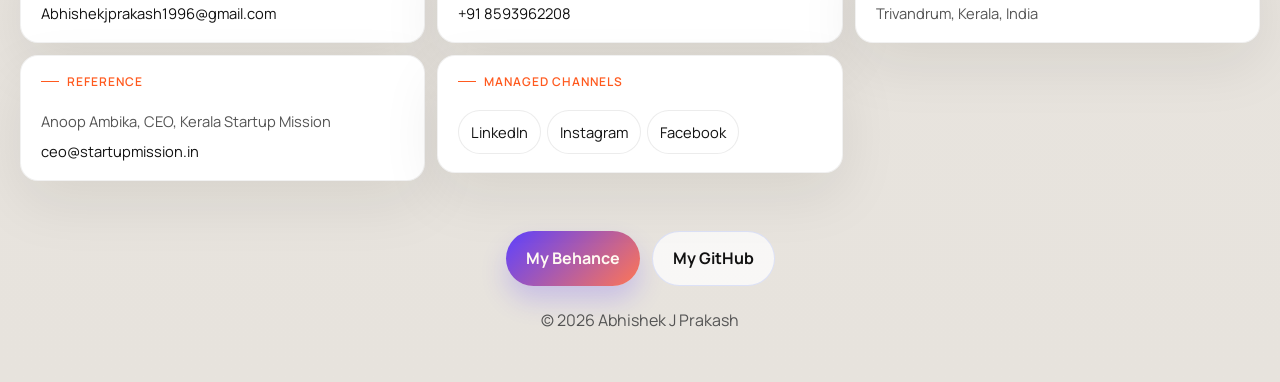
==== commit b982e7e3: "Expand campaign layout and update channel followers" ====
--- a/index.html
+++ b/index.html
@@ -11,7 +11,7 @@
   <link rel="preconnect" href="https://fonts.googleapis.com">
   <link rel="preconnect" href="https://fonts.gstatic.com" crossorigin>
   <link href="https://fonts.googleapis.com/css2?family=Archivo+Black&amp;family=Manrope:wght@400;600;700;800&amp;display=swap" rel="stylesheet">
-  <link rel="stylesheet" href="styles.css?v=20261002f">
+  <link rel="stylesheet" href="styles.css?v=20261002g">
 </head>
 <body>
   <div class="page-shell">
@@ -135,9 +135,10 @@
           <div id="campaign-sections" class="campaign-sections"></div>
         </aside>
           <article class="newsletter-feature reveal">
-            <span class="card-kicker">Editorial work</span>
-            <h3>Newsletters &amp; Reports</h3>
-            <p>Startup stories and programme updates, shaped from first draft to publication.</p>
+            <div>
+              <h3>Newsletters &amp; Reports</h3>
+              <p>Startup stories and programme updates, shaped from first draft to publication.</p>
+            </div>
             <a class="button button-secondary" href="https://magazine.startupmission.in/" target="_blank" rel="noreferrer">Explore KSUM Magazine</a>
           </article>
         </div>
--- a/styles.css
+++ b/styles.css
@@ -768,20 +768,22 @@
 
 .campaign-workspace {
   display: grid;
-  grid-template-columns: minmax(0, 1.65fr) minmax(0, 1fr);
+  grid-template-columns: minmax(0, 1fr);
   align-items: start;
   gap: 24px;
 }
 .newsletter-feature {
   display: grid;
-  gap: 16px;
-  padding: clamp(22px, 3vw, 36px);
-  border-radius: 30px;
+  grid-template-columns: minmax(0, 1fr) auto;
+  align-items: center;
+  gap: 20px;
+  padding: 24px 28px;
+  border-radius: 24px;
   background: #d1ff00;
   color: #111;
 }
-.newsletter-feature h3 { margin: 0; font-size: clamp(1.4rem, 2.4vw, 2rem); line-height: 1.2; }
-.newsletter-feature p { margin: 0; color: #303514; }
+.newsletter-feature h3 { margin: 0 0 8px; font-size: clamp(1.2rem, 2vw, 1.55rem); line-height: 1.2; }
+.newsletter-feature p { margin: 0; color: #303514; max-width: 65ch; }
 .newsletter-feature .button { white-space: normal; text-align: center; }
 .initiative-heading h1 { font-family: "Archivo Black", sans-serif; font-size: clamp(1.9rem, 4vw, 3.5rem); line-height: 1.15; max-width: 22ch; margin: 0 0 20px; }
 .initiative-heading p { max-width: 65ch; margin: 0; }
@@ -793,7 +795,8 @@
 .case-metrics.social-totals { grid-template-columns: repeat(2, minmax(0, 1fr)); }
 @media (max-width: 900px) {
   .campaign-workspace, .channel-outreach { grid-template-columns: minmax(0, 1fr); }
-  .newsletter-feature { border-radius: 20px; }
+  .newsletter-feature { grid-template-columns: minmax(0, 1fr); border-radius: 20px; padding: 22px; }
+  .newsletter-feature .button { justify-self: start; max-width: 100%; }
 }
 @media (max-width: 480px) {
   .case-metrics.social-totals { grid-template-columns: minmax(0, 1fr); }
@@ -883,7 +886,7 @@
 
 .campaign-sections {
   display: grid;
-  grid-template-columns: repeat(3, minmax(0, 1fr));
+  grid-template-columns: repeat(2, minmax(0, 1fr));
   gap: 16px;
 }
 
